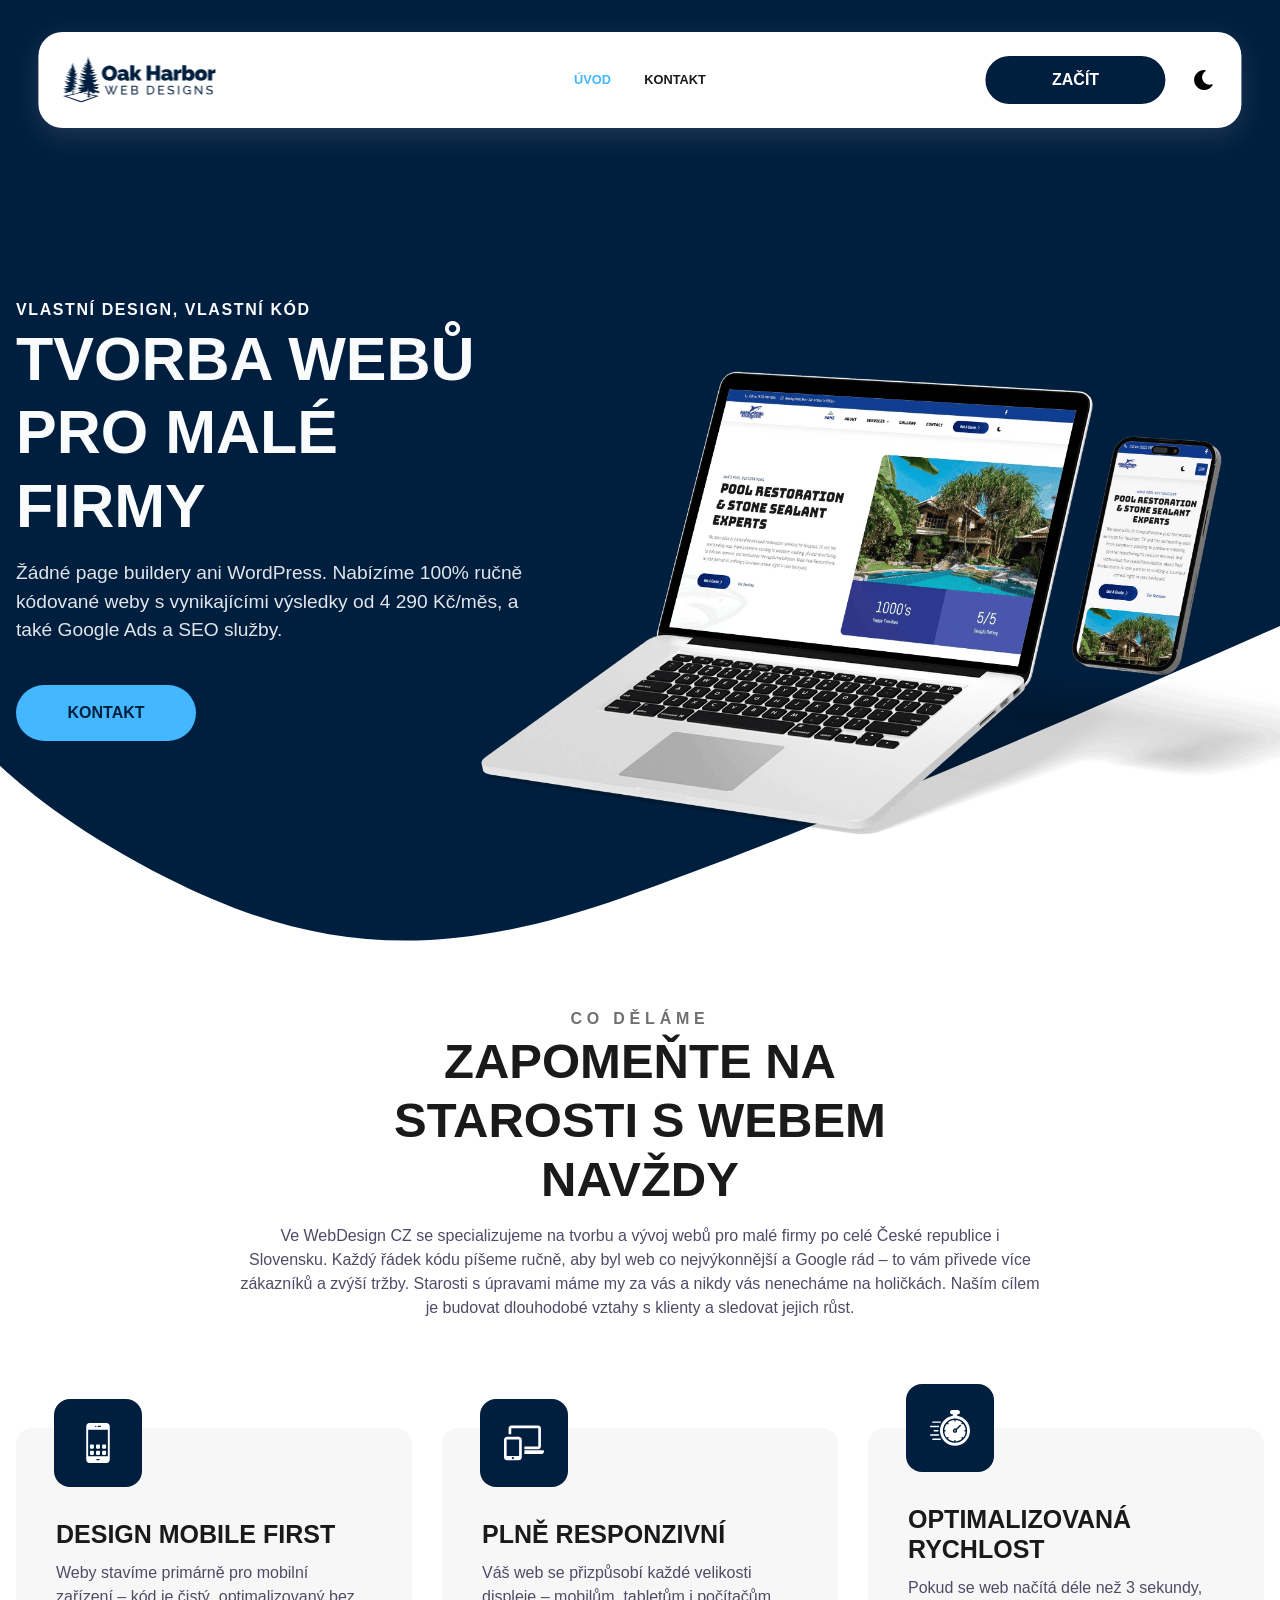
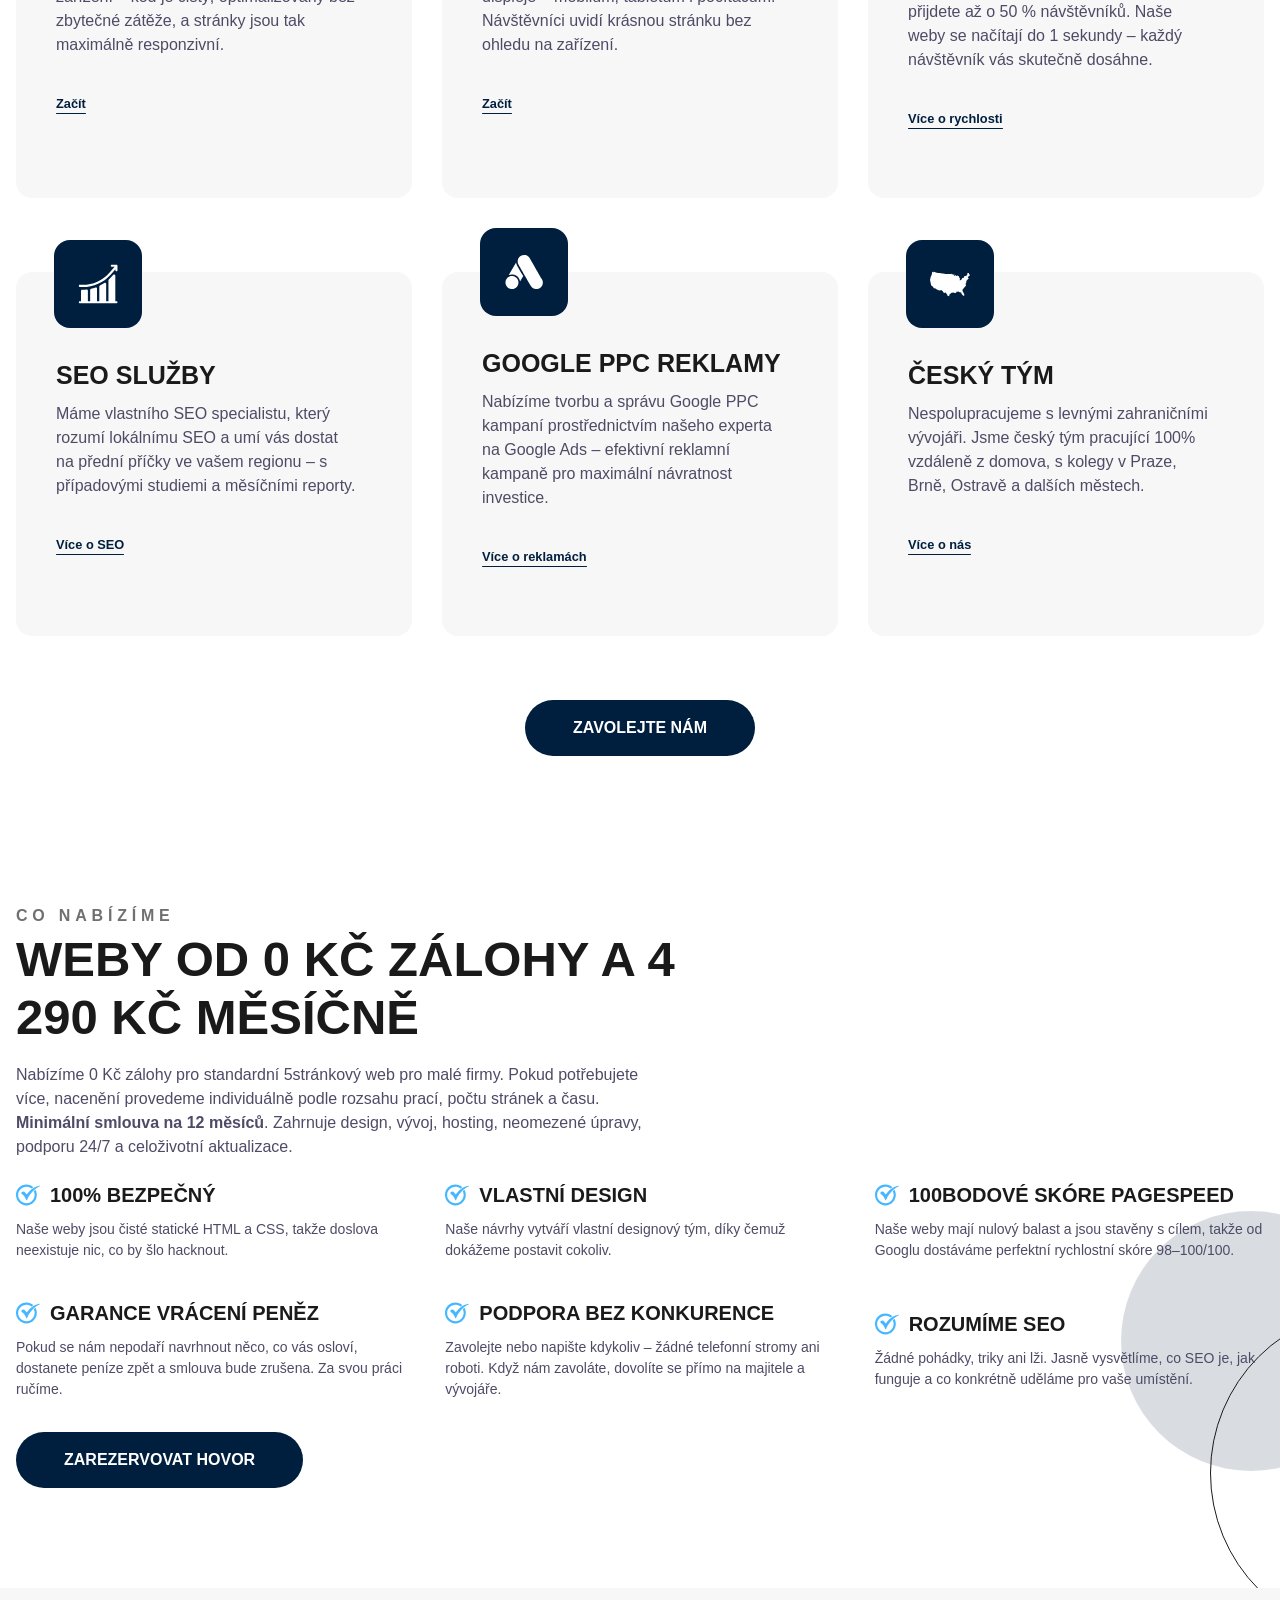
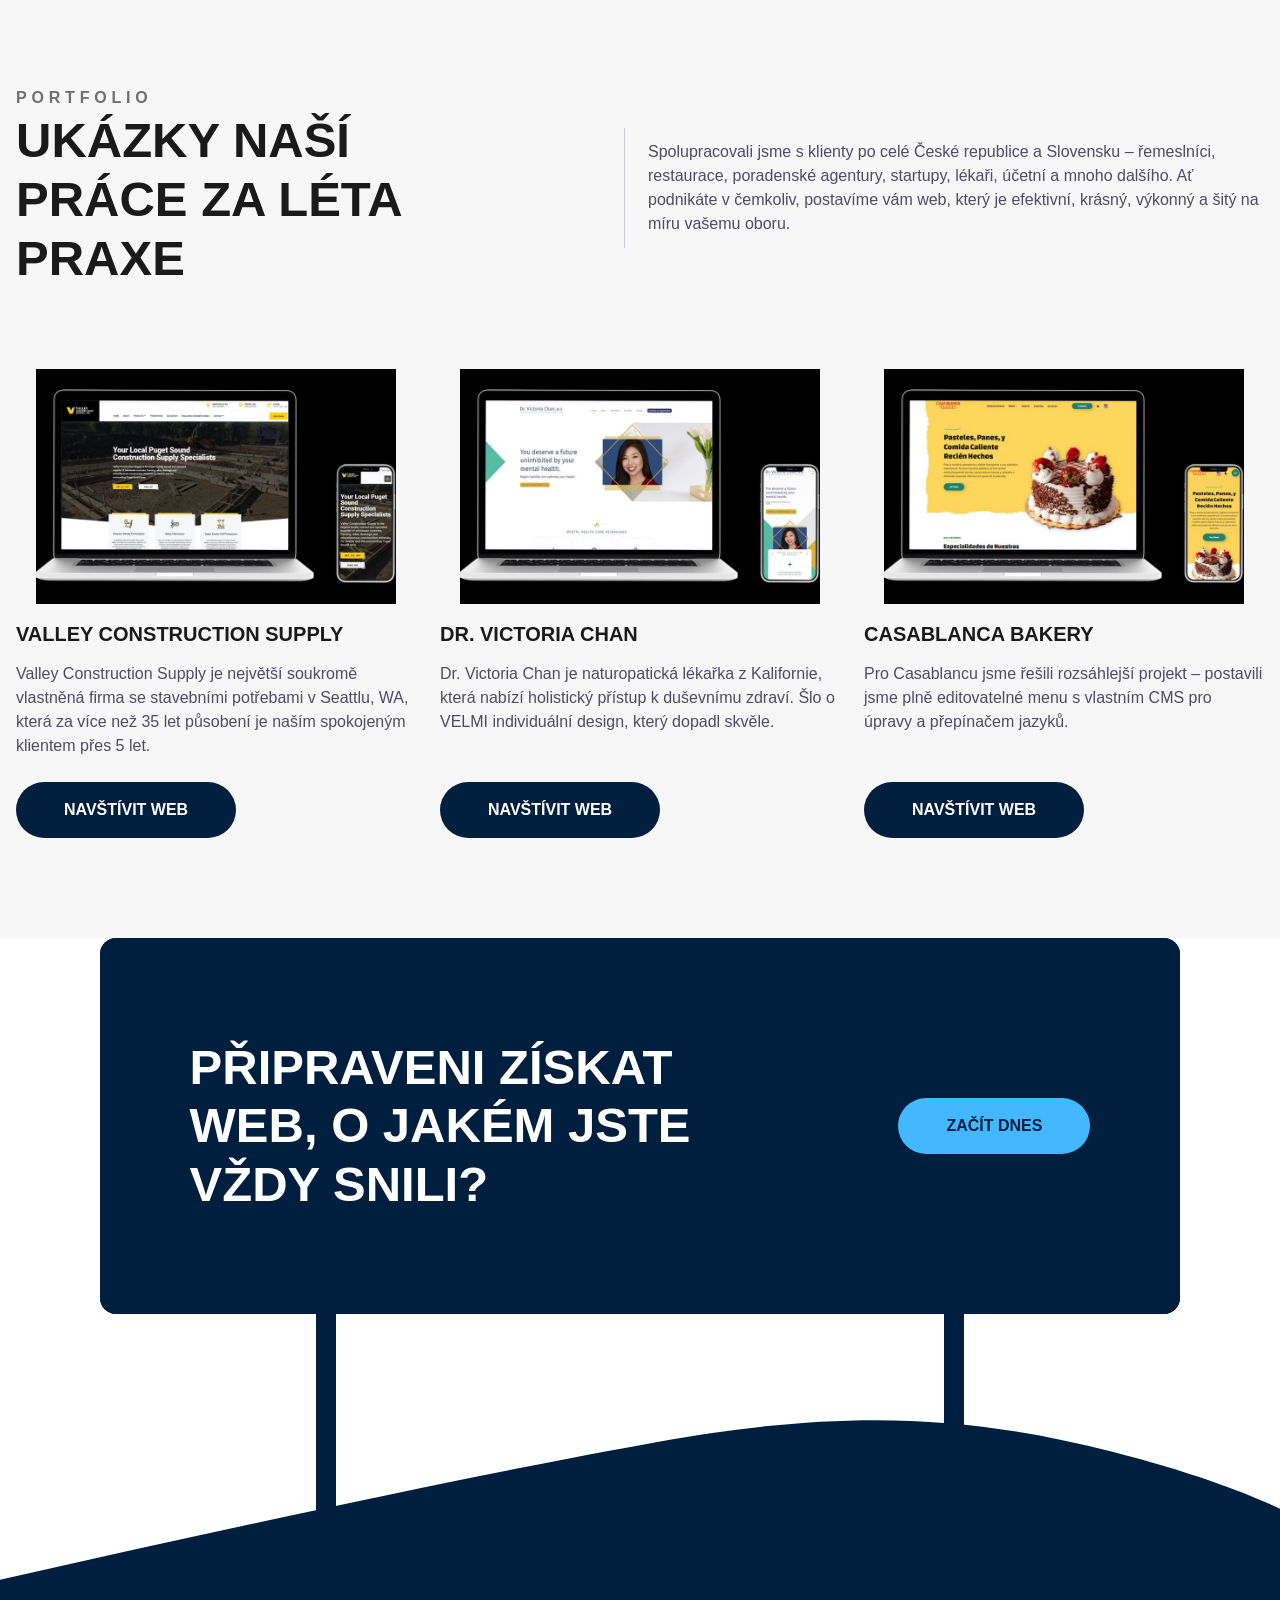
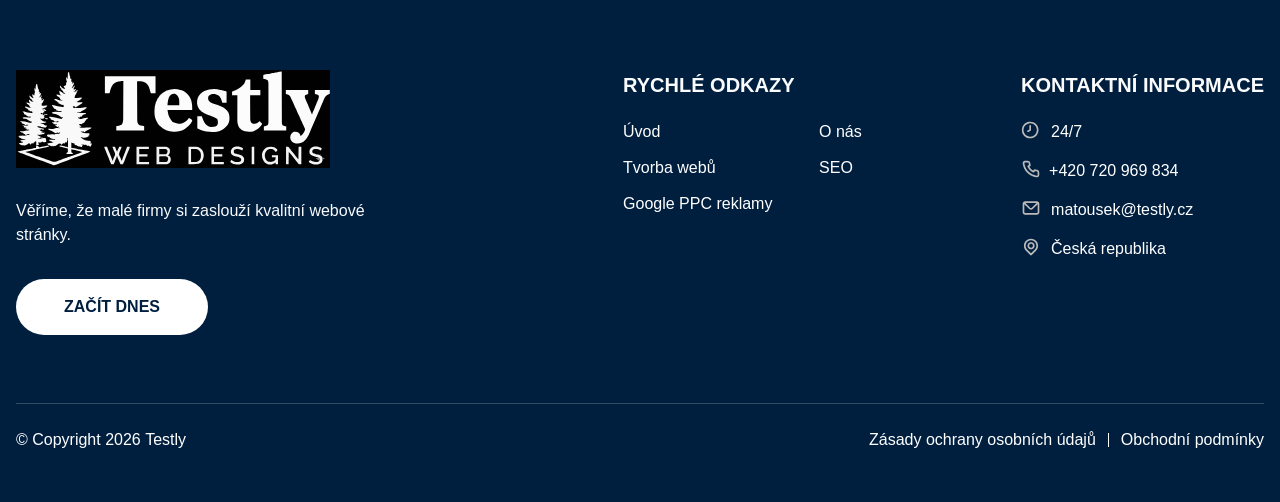
==== portfolio/index.html @ b595e2d2 "bruh" ====
<!DOCTYPE html>
<html lang="cs">
<head>
  <meta charset="UTF-8">
  <meta content="IE=edge" http-equiv="X-UA-Compatible">
  <meta content="width=device-width,initial-scale=1" name="viewport">
  <meta content="Jsme jiná agentura pro tvorbu webů – každý web ručně kódujeme, bez použití page builderů. S našimi výkonnými weby, SEO a Google Ads týmem vám pomůžeme rozrůst vaše podnikání a získat více online zákazníků." name="description">
  <meta content="telephone=no" name="format-detection">
  <meta content="Tvorba webů pro malé firmy | WebDesign CZ | 0 Kč záloha, od 4 290 Kč/měs" property="og:title">
  <meta content="Jsme jiná agentura pro tvorbu webů – každý web ručně kódujeme, bez použití page builderů." property="og:description">
  <meta content="website" property="og:type">
  <link href="./Small Business Web Designer _ Oak Harbor Web Designs _ $0 Down $175 Per Month_files/logo-white.svg" rel="preload" as="image">
  <link href="./Small Business Web Designer _ Oak Harbor Web Designs _ $0 Down $175 Per Month_files/satellite.svg" rel="preload" as="image">
  <link href="./Small Business Web Designer _ Oak Harbor Web Designs _ $0 Down $175 Per Month_files/root.css" rel="stylesheet">
  <link href="./Small Business Web Designer _ Oak Harbor Web Designs _ $0 Down $175 Per Month_files/dark.css" rel="stylesheet">
  <script defer src="./Small Business Web Designer _ Oak Harbor Web Designs _ $0 Down $175 Per Month_files/dark.js"></script>
  <script defer src="./Small Business Web Designer _ Oak Harbor Web Designs _ $0 Down $175 Per Month_files/nav.js"></script>
  <link href="./Small Business Web Designer _ Oak Harbor Web Designs _ $0 Down $175 Per Month_files/critical.css" rel="stylesheet">
  <link href="./Small Business Web Designer _ Oak Harbor Web Designs _ $0 Down $175 Per Month_files/local.css" rel="stylesheet" media="all">
  <style>
    /* After Dark neon text — smaller, pushed below logo */
    #cs-navigation .neon,
    #cs-footer-840 .neon {
      bottom: -1.6rem;
    }
    #cs-navigation .neon span,
    #cs-footer-840 .neon span {
      font-size: clamp(0.6rem, 0.9vw, 0.85rem) !important;
    }

    /* Remove photo — stretch content full width */
    #sbs-1362 .cs-container {
      max-width: 80rem !important;
    }
    #sbs-1362 .cs-content {
      max-width: 100% !important;
      width: 100% !important;
    }
    #sbs-1362 #list-1597 {
      max-width: 100% !important;
    }
    @media only screen and (min-width: 48rem) {
      #sbs-1362 #list-1597 {
        grid-template-columns: repeat(3, 1fr) !important;
      }
      #sbs-1362 #list-1597 .cs-item {
        grid-column: span 1 !important;
      }
    }
  </style>
  <script type="application/ld+json">{
    "@context": "http://schema.org",
    "@type": "LocalBusiness",
    "name": "WebDesign CZ",
    "telephone": "+420 123 456 789",
    "email": "info@webdesigncz.cz",
    "url": "https://webdesigncz.cz/"
  }</script>
  <title>Tvorba webů pro malé firmy | WebDesign CZ | 0 Kč záloha, od 4 290 Kč/měs</title>
</head>
<body class="dark-mode" br-mode="off">

<a class="skip" href="#main" aria-label="Přejít na hlavní obsah">Přejít na hlavní obsah</a>

<!-- NAVIGATION -->
<header id="cs-navigation">
  <div class="cs-container">
    <a class="cs-logo" href="index.html" aria-label="zpět na úvod">
      <img alt="logo" decoding="async" height="43" src="./Small Business Web Designer _ Oak Harbor Web Designs _ $0 Down $175 Per Month_files/logo.svg" width="197" aria-hidden="true" class="cs-default">
      <img alt="logo" decoding="async" height="43" src="./Small Business Web Designer _ Oak Harbor Web Designs _ $0 Down $175 Per Month_files/logo-white.svg" width="197" aria-hidden="true" class="cs-onscroll" loading="lazy">
      <div class="neon" aria-hidden="true" aria-label="after dark"><span>A</span> <span>f</span> <span>t</span> <span>e</span> <span>r</span> <span>D</span> <span>a</span> <span>r</span> <span>k</span></div>
    </a>
    <nav class="cs-nav" role="navigation">
      <button aria-label="přepnout mobilní menu" class="cs-toggle">
        <div class="cs-box" aria-hidden="true">
          <span class="cs-line cs-line1" aria-hidden="true"></span>
          <span class="cs-line cs-line2" aria-hidden="true"></span>
          <span class="cs-line cs-line3" aria-hidden="true"></span>
        </div>
      </button>
      <div class="cs-ul-wrapper">
        <ul class="cs-ul" id="cs-expanded" aria-expanded="false">
          <li class="cs-li"><a class="cs-li-link cs-active" href="index.html">Úvod</a></li>

          <li class="cs-li"><a class="cs-li-link" href="kontakt.html">Kontakt</a></li>
        </ul>
      </div>
    </nav>
    <a class="cs-button-solid" href="#">Začít</a>
    <button aria-label="přepnout tmavý režim" id="dark-mode-toggle">
      <img alt="měsíc" decoding="async" height="15" src="./Small Business Web Designer _ Oak Harbor Web Designs _ $0 Down $175 Per Month_files/moon.svg" width="15" aria-hidden="true" class="cs-moon">
      <img alt="slunce" decoding="async" height="15" src="./Small Business Web Designer _ Oak Harbor Web Designs _ $0 Down $175 Per Month_files/sun.svg" width="15" aria-hidden="true" class="cs-sun">
    </button>
  </div>
</header>

<!-- MAIN CONTENT -->
<main id="main">

  <!-- HERO SECTION -->
  <section id="hero-855">
    <div class="cs-container">
      <div class="cs-content">
        <span class="cs-topper">Vlastní design, vlastní kód</span>
        <h1 class="cs-title">Tvorba webů pro malé firmy</h1>
        <p class="cs-text">Žádné page buildery ani WordPress. Nabízíme 100% ručně kódované weby s vynikajícími výsledky od 4 290 Kč/měs, a také Google Ads a SEO služby.</p>
        <div class="cs-button-box">
          <a class="cs-button-solid cs-secondary" href="kontakt.html">Kontakt</a>
        </div>
      </div>
      <picture class="cs-picture">
        <source media="(max-width: 600px)" srcset="./Small Business Web Designer _ Oak Harbor Web Designs _ $0 Down $175 Per Month_files/laptop.png">
        <source media="(min-width: 601px)" srcset="./Small Business Web Designer _ Oak Harbor Web Designs _ $0 Down $175 Per Month_files/laptop.png">
        <img alt="laptop zobrazující ukázkový web" decoding="async" height="493" src="./Small Business Web Designer _ Oak Harbor Web Designs _ $0 Down $175 Per Month_files/laptop.png" width="936" loading="eager">
      </picture>
    </div>
    <svg class="cs-wave desktop" fill="none" preserveAspectRatio="none" viewBox="0 0 1920 500" xmlns="http://www.w3.org/2000/svg">
      <path d="M251.463 378.438C126.937 315.555 47.343 253.833 0 209.721V501h1920V0c-356.51 157.88-717.07 312.544-986.268 407.584-269.195 95.039-457.636 84.299-682.269-29.146Z" fill="#fff"></path>
    </svg>
    <svg class="cs-wave mobile" fill="none" preserveAspectRatio="none" viewBox="0 0 1920 760" xmlns="http://www.w3.org/2000/svg" height="990" width="1920">
      <g clip-path="url(#a)"><path d="M251.463 378.438C126.937 315.555 47.343 253.833 0 209.721V501h1920V0c-356.51 157.88-717.07 312.544-986.268 407.584-269.195 95.039-457.636 84.299-682.269-29.146Z" fill="#fff"></path></g>
      <path d="M0 498h1920v492H0z" fill="#fff"></path>
      <defs><clipPath id="a"><path d="M0 0h1920v501H0z" fill="#fff"></path></clipPath></defs>
    </svg>
    <img alt="ufo" decoding="async" height="15" src="./Small Business Web Designer _ Oak Harbor Web Designs _ $0 Down $175 Per Month_files/hero-dark.svg" width="15" aria-hidden="true" class="cs-wave cs-dark desktop" loading="lazy">
    <img alt="ufo" decoding="async" height="15" src="./Small Business Web Designer _ Oak Harbor Web Designs _ $0 Down $175 Per Month_files/mobile-trees.svg" width="15" aria-hidden="true" class="cs-wave cs-dark mobile" loading="lazy">
    <div class="universe universe1">
      <span class="shooting-star"></span>
      <span class="shooting-star shooting-star2"></span>
      <img alt="ikona" decoding="async" height="20" src="./Small Business Web Designer _ Oak Harbor Web Designs _ $0 Down $175 Per Month_files/satellite.svg" width="20" aria-hidden="true" class="satellite" loading="lazy">
      <span class="star star1"></span><span class="star star2"></span><span class="star star3"></span><span class="star star4"></span><span class="star star5"></span><span class="star star6"></span><span class="star star7"></span><span class="star star8"></span><span class="star star9"></span><span class="star star10"></span><span class="star star11"></span><span class="star star12"></span><span class="star star13"></span>
    </div>
    <div class="universe universe2">
      <img alt="ikona" decoding="async" height="20" src="./Small Business Web Designer _ Oak Harbor Web Designs _ $0 Down $175 Per Month_files/satellite.svg" width="20" aria-hidden="true" class="satellite" loading="lazy">
      <span class="star star1"></span><span class="star star2"></span><span class="star star3"></span><span class="star star4"></span><span class="star star5"></span><span class="star star6"></span><span class="star star7"></span><span class="star star8"></span><span class="star star9"></span><span class="star star10"></span><span class="star star11"></span><span class="star star12"></span><span class="star star13"></span>
    </div>
    <div class="universe universe3">
      <img alt="ikona" decoding="async" height="20" src="./Small Business Web Designer _ Oak Harbor Web Designs _ $0 Down $175 Per Month_files/satellite.svg" width="20" aria-hidden="true" class="satellite" loading="lazy">
      <span class="star star1"></span><span class="star star2"></span><span class="star star3"></span><span class="star star4"></span><span class="star star5"></span><span class="star star6"></span><span class="star star7"></span><span class="star star8"></span><span class="star star9"></span><span class="star star10"></span><span class="star star11"></span><span class="star star12"></span><span class="star star13"></span>
    </div>
    <div class="cs-ufo-wrapper">
      <div class="cs-ufo">
        <img alt="ufo" decoding="async" height="15" src="./Small Business Web Designer _ Oak Harbor Web Designs _ $0 Down $175 Per Month_files/ufo.svg" width="15" aria-hidden="true" class="cs-alien" loading="lazy">
        <img alt="ufo" decoding="async" height="15" src="./Small Business Web Designer _ Oak Harbor Web Designs _ $0 Down $175 Per Month_files/tractor-beam.svg" width="15" aria-hidden="true" class="cs-beam" loading="lazy">
      </div>
    </div>
  </section>

  <!-- SERVICES SECTION -->
  <section id="services-966">
    <div class="cs-container">
      <div class="cs-content">
        <span class="cs-topper">Co děláme</span>
        <h2 class="cs-title">Zapomeňte na starosti s webem navždy</h2>
        <p class="cs-text">Ve WebDesign CZ se specializujeme na tvorbu a vývoj webů pro malé firmy po celé České republice i Slovensku. Každý řádek kódu píšeme ručně, aby byl web co nejvýkonnější a Google rád – to vám přivede více zákazníků a zvýší tržby. Starosti s úpravami máme my za vás a nikdy vás nenecháme na holičkách. Naším cílem je budovat dlouhodobé vztahy s klienty a sledovat jejich růst.</p>
      </div>
      <ul class="cs-card-group">
        <li class="cs-item">
          <a class="cs-link" href="#">
            <picture class="cs-icon-wrapper">
              <img alt="ikona" decoding="async" height="40" src="./Small Business Web Designer _ Oak Harbor Web Designs _ $0 Down $175 Per Month_files/i1.svg" width="40" class="cs-icon" loading="lazy">
            </picture>
            <h3 class="cs-h3">Design Mobile First</h3>
            <p class="cs-item-text">Weby stavíme primárně pro mobilní zařízení – kód je čistý, optimalizovaný bez zbytečné zátěže, a stránky jsou tak maximálně responzivní.</p>
            <span class="cs-fake-link">Začít</span>
            <div class="cs-background" aria-hidden="true">
              <div class="universe universe1">
                <span class="shooting-star"></span>
                <span class="shooting-star shooting-star2"></span>
                <img alt="ikona" decoding="async" height="20" src="./Small Business Web Designer _ Oak Harbor Web Designs _ $0 Down $175 Per Month_files/satellite.svg" width="20" aria-hidden="true" class="satellite" loading="lazy">
                <span class="star star1"></span><span class="star star2"></span><span class="star star3"></span><span class="star star4"></span><span class="star star5"></span><span class="star star6"></span><span class="star star7"></span><span class="star star8"></span><span class="star star9"></span><span class="star star10"></span><span class="star star11"></span><span class="star star12"></span><span class="star star13"></span>
              </div>
              <img alt="grafika stromů" decoding="async" height="1200" src="./Small Business Web Designer _ Oak Harbor Web Designs _ $0 Down $175 Per Month_files/trees-m.webp" width="1920" aria-hidden="true" class="cs-graphic" loading="lazy">
            </div>
          </a>
        </li>
        <li class="cs-item">
          <a class="cs-link" href="#">
            <picture class="cs-icon-wrapper">
              <img alt="ikona" decoding="async" height="40" src="./Small Business Web Designer _ Oak Harbor Web Designs _ $0 Down $175 Per Month_files/i2.svg" width="40" class="cs-icon" loading="lazy">
            </picture>
            <h3 class="cs-h3">Plně responzivní</h3>
            <p class="cs-item-text">Váš web se přizpůsobí každé velikosti displeje – mobilům, tabletům i počítačům. Návštěvníci uvidí krásnou stránku bez ohledu na zařízení.</p>
            <span class="cs-fake-link">Začít</span>
            <div class="cs-background" aria-hidden="true">
              <div class="universe universe1">
                <span class="shooting-star"></span>
                <span class="shooting-star shooting-star2"></span>
                <img alt="ikona" decoding="async" height="20" src="./Small Business Web Designer _ Oak Harbor Web Designs _ $0 Down $175 Per Month_files/satellite.svg" width="20" aria-hidden="true" class="satellite" loading="lazy">
                <span class="star star1"></span><span class="star star2"></span><span class="star star3"></span><span class="star star4"></span><span class="star star5"></span><span class="star star6"></span><span class="star star7"></span><span class="star star8"></span><span class="star star9"></span><span class="star star10"></span><span class="star star11"></span><span class="star star12"></span><span class="star star13"></span>
              </div>
              <img alt="grafika stromů" decoding="async" height="1200" src="./Small Business Web Designer _ Oak Harbor Web Designs _ $0 Down $175 Per Month_files/trees-m.webp" width="1920" aria-hidden="true" class="cs-graphic" loading="lazy">
            </div>
          </a>
        </li>
        <li class="cs-item">
          <a class="cs-link" href="#">
            <picture class="cs-icon-wrapper">
              <img alt="ikona" decoding="async" height="40" src="./Small Business Web Designer _ Oak Harbor Web Designs _ $0 Down $175 Per Month_files/i3.svg" width="40" class="cs-icon" loading="lazy">
            </picture>
            <h3 class="cs-h3">Optimalizovaná rychlost</h3>
            <p class="cs-item-text">Pokud se web načítá déle než 3 sekundy, přijdete až o 50 % návštěvníků. Naše weby se načítají do 1 sekundy – každý návštěvník vás skutečně dosáhne.</p>
            <span class="cs-fake-link">Více o rychlosti</span>
            <div class="cs-background" aria-hidden="true">
              <div class="universe universe1">
                <span class="shooting-star"></span>
                <span class="shooting-star shooting-star2"></span>
                <img alt="ikona" decoding="async" height="20" src="./Small Business Web Designer _ Oak Harbor Web Designs _ $0 Down $175 Per Month_files/satellite.svg" width="20" aria-hidden="true" class="satellite" loading="lazy">
                <span class="star star1"></span><span class="star star2"></span><span class="star star3"></span><span class="star star4"></span><span class="star star5"></span><span class="star star6"></span><span class="star star7"></span><span class="star star8"></span><span class="star star9"></span><span class="star star10"></span><span class="star star11"></span><span class="star star12"></span><span class="star star13"></span>
              </div>
              <img alt="grafika stromů" decoding="async" height="1200" src="./Small Business Web Designer _ Oak Harbor Web Designs _ $0 Down $175 Per Month_files/trees-m.webp" width="1920" aria-hidden="true" class="cs-graphic" loading="lazy">
            </div>
          </a>
        </li>
        <li class="cs-item">
          <a class="cs-link" href="#">
            <picture class="cs-icon-wrapper">
              <img alt="ikona" decoding="async" height="40" src="./Small Business Web Designer _ Oak Harbor Web Designs _ $0 Down $175 Per Month_files/i4.svg" width="40" class="cs-icon" loading="lazy">
            </picture>
            <h3 class="cs-h3">SEO služby</h3>
            <p class="cs-item-text">Máme vlastního SEO specialistu, který rozumí lokálnímu SEO a umí vás dostat na přední příčky ve vašem regionu – s případovými studiemi a měsíčními reporty.</p>
            <span class="cs-fake-link">Více o SEO</span>
            <div class="cs-background" aria-hidden="true">
              <div class="universe universe1">
                <span class="shooting-star"></span>
                <span class="shooting-star shooting-star2"></span>
                <img alt="ikona" decoding="async" height="20" src="./Small Business Web Designer _ Oak Harbor Web Designs _ $0 Down $175 Per Month_files/satellite.svg" width="20" aria-hidden="true" class="satellite" loading="lazy">
                <span class="star star1"></span><span class="star star2"></span><span class="star star3"></span><span class="star star4"></span><span class="star star5"></span><span class="star star6"></span><span class="star star7"></span><span class="star star8"></span><span class="star star9"></span><span class="star star10"></span><span class="star star11"></span><span class="star star12"></span><span class="star star13"></span>
              </div>
              <img alt="grafika stromů" decoding="async" height="1200" src="./Small Business Web Designer _ Oak Harbor Web Designs _ $0 Down $175 Per Month_files/trees-m.webp" width="1920" aria-hidden="true" class="cs-graphic" loading="lazy">
            </div>
          </a>
        </li>
        <li class="cs-item">
          <a class="cs-link" href="https://ads.google.com/intl/cs_cz/start/overview-ha/?subid=cz-cs-ha-aw-bk-c-bau!o3~CjwKCAjwspPOBhB9EiwATFbi5O9p_pi_tSjLSWrz1aA0Buwq6qA2xYbIZ4iX1MxZfJCILfYXDT4BzhoCUCwQAvD_BwE~147425892701~kwd-17760923~20305114751~663525535393&utm_source=aw&utm_medium=ha&utm_campaign=cz-cs-ha-aw-bk-c-bau!o3~CjwKCAjwspPOBhB9EiwATFbi5O9p_pi_tSjLSWrz1aA0Buwq6qA2xYbIZ4iX1MxZfJCILfYXDT4BzhoCUCwQAvD_BwE~147425892701~kwd-17760923~20305114751~663525535393&gclsrc=aw.ds&gad_source=1&gad_campaignid=20305114751&gclid=CjwKCAjwspPOBhB9EiwATFbi5O9p_pi_tSjLSWrz1aA0Buwq6qA2xYbIZ4iX1MxZfJCILfYXDT4BzhoCUCwQAvD_BwE" target="_blank">
            <picture class="cs-icon-wrapper">
              <img alt="ikona" decoding="async" height="40" src="./Small Business Web Designer _ Oak Harbor Web Designs _ $0 Down $175 Per Month_files/i5.svg" width="40" class="cs-icon" loading="lazy">
            </picture>
            <h3 class="cs-h3">Google PPC reklamy</h3>
            <p class="cs-item-text">Nabízíme tvorbu a správu Google PPC kampaní prostřednictvím našeho experta na Google Ads – efektivní reklamní kampaně pro maximální návratnost investice.</p>
            <span class="cs-fake-link">Více o reklamách</span>
            <div class="cs-background" aria-hidden="true">
              <div class="universe universe1">
                <span class="shooting-star"></span>
                <span class="shooting-star shooting-star2"></span>
                <img alt="ikona" decoding="async" height="20" src="./Small Business Web Designer _ Oak Harbor Web Designs _ $0 Down $175 Per Month_files/satellite.svg" width="20" aria-hidden="true" class="satellite" loading="lazy">
                <span class="star star1"></span><span class="star star2"></span><span class="star star3"></span><span class="star star4"></span><span class="star star5"></span><span class="star star6"></span><span class="star star7"></span><span class="star star8"></span><span class="star star9"></span><span class="star star10"></span><span class="star star11"></span><span class="star star12"></span><span class="star star13"></span>
              </div>
              <img alt="grafika stromů" decoding="async" height="1200" src="./Small Business Web Designer _ Oak Harbor Web Designs _ $0 Down $175 Per Month_files/trees-m.webp" width="1920" aria-hidden="true" class="cs-graphic" loading="lazy">
            </div>
          </a>
        </li>
        <li class="cs-item">
          <a class="cs-link" href="#">
            <picture class="cs-icon-wrapper">
              <img alt="ikona" decoding="async" height="40" src="./Small Business Web Designer _ Oak Harbor Web Designs _ $0 Down $175 Per Month_files/i6.svg" width="40" class="cs-icon" loading="lazy">
            </picture>
            <h3 class="cs-h3">Český tým</h3>
            <p class="cs-item-text">Nespolupracujeme s levnými zahraničními vývojáři. Jsme český tým pracující 100% vzdáleně z domova, s kolegy v Praze, Brně, Ostravě a dalších městech.</p>
            <span class="cs-fake-link">Více o nás</span>
            <div class="cs-background" aria-hidden="true">
              <div class="universe universe1">
                <span class="shooting-star"></span>
                <span class="shooting-star shooting-star2"></span>
                <img alt="ikona" decoding="async" height="20" src="./Small Business Web Designer _ Oak Harbor Web Designs _ $0 Down $175 Per Month_files/satellite.svg" width="20" aria-hidden="true" class="satellite" loading="lazy">
                <span class="star star1"></span><span class="star star2"></span><span class="star star3"></span><span class="star star4"></span><span class="star star5"></span><span class="star star6"></span><span class="star star7"></span><span class="star star8"></span><span class="star star9"></span><span class="star star10"></span><span class="star star11"></span><span class="star star12"></span><span class="star star13"></span>
              </div>
              <img alt="grafika stromů" decoding="async" height="1200" src="./Small Business Web Designer _ Oak Harbor Web Designs _ $0 Down $175 Per Month_files/trees-m.webp" width="1920" aria-hidden="true" class="cs-graphic" loading="lazy">
            </div>
          </a>
        </li>
      </ul>
      <a class="cs-button-solid" href="#">Zavolejte nám</a>
    </div>
  </section>

  <!-- SIDE BY SIDE - ABOUT SECTION -->
  <section id="sbs-1362">
    <div class="cs-container">
      <div class="cs-content">
        <span class="cs-topper">Co nabízíme</span>
        <h2 class="cs-title">Weby od 0 Kč zálohy a 4 290 Kč měsíčně</h2>
        <p class="cs-text">Nabízíme 0 Kč zálohy pro standardní 5stránkový web pro malé firmy. Pokud potřebujete více, nacenění provedeme individuálně podle rozsahu prací, počtu stránek a času. <b>Minimální smlouva na 12 měsíců</b>. Zahrnuje design, vývoj, hosting, neomezené úpravy, podporu 24/7 a celoživotní aktualizace.</p>
        <ul class="cs-card-group" id="list-1597">
          <li class="cs-item">
            <div class="wrapper">
              <img alt="zaškrtnutí" decoding="async" height="24" src="./Small Business Web Designer _ Oak Harbor Web Designs _ $0 Down $175 Per Month_files/check-blue.svg" width="24" aria-hidden="true" class="cs-check" loading="lazy">
              <h3 class="cs-h3">100% bezpečný</h3>
            </div>
            <p class="cs-item-text">Naše weby jsou čisté statické HTML a CSS, takže doslova neexistuje nic, co by šlo hacknout.</p>
          </li>
          <li class="cs-item">
            <div class="wrapper">
              <img alt="zaškrtnutí" decoding="async" height="24" src="./Small Business Web Designer _ Oak Harbor Web Designs _ $0 Down $175 Per Month_files/check-blue.svg" width="24" aria-hidden="true" class="cs-check" loading="lazy">
              <h3 class="cs-h3">Vlastní design</h3>
            </div>
            <p class="cs-item-text">Naše návrhy vytváří vlastní designový tým, díky čemuž dokážeme postavit cokoliv.</p>
          </li>
          <li class="cs-item">
            <div class="wrapper">
              <img alt="zaškrtnutí" decoding="async" height="24" src="./Small Business Web Designer _ Oak Harbor Web Designs _ $0 Down $175 Per Month_files/check-blue.svg" width="24" aria-hidden="true" class="cs-check" loading="lazy">
              <h3 class="cs-h3">100bodové skóre PageSpeed</h3>
            </div>
            <p class="cs-item-text">Naše weby mají nulový balast a jsou stavěny s cílem, takže od Googlu dostáváme perfektní rychlostní skóre 98–100/100.</p>
          </li>
          <li class="cs-item">
            <div class="wrapper">
              <img alt="zaškrtnutí" decoding="async" height="24" src="./Small Business Web Designer _ Oak Harbor Web Designs _ $0 Down $175 Per Month_files/check-blue.svg" width="24" aria-hidden="true" class="cs-check" loading="lazy">
              <h3 class="cs-h3">Garance vrácení peněz</h3>
            </div>
            <p class="cs-item-text">Pokud se nám nepodaří navrhnout něco, co vás osloví, dostanete peníze zpět a smlouva bude zrušena. Za svou práci ručíme.</p>
          </li>
          <li class="cs-item">
            <div class="wrapper">
              <img alt="zaškrtnutí" decoding="async" height="24" src="./Small Business Web Designer _ Oak Harbor Web Designs _ $0 Down $175 Per Month_files/check-blue.svg" width="24" aria-hidden="true" class="cs-check" loading="lazy">
              <h3 class="cs-h3">Podpora bez konkurence</h3>
            </div>
            <p class="cs-item-text">Zavolejte nebo napište kdykoliv – žádné telefonní stromy ani roboti. Když nám zavoláte, dovolíte se přímo na majitele a vývojáře.</p>
          </li>
          <li class="cs-item">
            <div class="wrapper">
              <img alt="zaškrtnutí" decoding="async" height="24" src="./Small Business Web Designer _ Oak Harbor Web Designs _ $0 Down $175 Per Month_files/check-blue.svg" width="24" aria-hidden="true" class="cs-check" loading="lazy">
              <h3 class="cs-h3">Rozumíme SEO</h3>
            </div>
            <p class="cs-item-text">Žádné pohádky, triky ani lži. Jasně vysvětlíme, co SEO je, jak funguje a co konkrétně uděláme pro vaše umístění.</p>
          </li>
        </ul>
        <a class="cs-button-solid" href="/home/domino/money/portfolio/kontakt.html">Zarezervovat hovor</a>
      </div>
    </div>
    <div class="cs-bubbles" aria-hidden="true"></div>
  </section>

  <!-- PORTFOLIO SECTION -->
  <section id="portfolio">
    <div class="cs-container">
      <div class="cs-content">
        <div class="cs-flex">
          <span class="cs-topper">Portfolio</span>
          <h2 class="cs-title">Ukázky naší práce za léta praxe</h2>
        </div>
        <p class="cs-text">Spolupracovali jsme s klienty po celé České republice a Slovensku – řemeslníci, restaurace, poradenské agentury, startupy, lékaři, účetní a mnoho dalšího. Ať podnikáte v čemkoliv, postavíme vám web, který je efektivní, krásný, výkonný a šitý na míru vašemu oboru.</p>
      </div>
      <ul class="cs-card-group">
        <li class="cs-item">
          <a class="cs-link" href="/home/domino/money/funeral/car/index-cs.html" target="_blank">
            <picture class="cs-picture">
              <img alt="náhled webu na obrazovce počítače" decoding="async" height="270" src="./Small Business Web Designer _ Oak Harbor Web Designs _ $0 Down $175 Per Month_files/port1-be3f4cc7290de003f5eed93ea16c9364.jpeg" width="413" aria-hidden="true" loading="lazy">
            </picture>
            <h3 class="cs-h3">Valley Construction Supply</h3>
            <p class="cs-item-text">Valley Construction Supply je největší soukromě vlastněná firma se stavebními potřebami v Seattlu, WA, která za více než 35 let působení je naším spokojeným klientem přes 5 let.</p>
            <span class="cs-button-solid">Navštívit web</span>
          </a>
        </li>
        <li class="cs-item">
          <a class="cs-link" href="/home/domino/money/funeral/tulip/index-cs.html" target="_blank">
            <picture class="cs-picture">
              <img alt="náhled webu na obrazovce počítače" decoding="async" height="270" src="./Small Business Web Designer _ Oak Harbor Web Designs _ $0 Down $175 Per Month_files/port2-8a0e680787c6a40e5e281e27f2e8a8a7.jpeg" width="413" aria-hidden="true" loading="lazy">
            </picture>
            <h3 class="cs-h3">Dr. Victoria Chan</h3>
            <p class="cs-item-text">Dr. Victoria Chan je naturopatická lékařka z Kalifornie, která nabízí holistický přístup k duševnímu zdraví. Šlo o VELMI individuální design, který dopadl skvěle.</p>
            <span class="cs-button-solid">Navštívit web</span>
          </a>
        </li>
        <li class="cs-item">
          <a class="cs-link" href="/home/domino/money/funeral/minimalist/generated-page%20(1).html" target="_blank">
            <picture class="cs-picture">
              <img alt="náhled webu na obrazovce počítače" decoding="async" height="270" src="./Small Business Web Designer _ Oak Harbor Web Designs _ $0 Down $175 Per Month_files/port3-c19771ca73a0fc4dd8dd555de97a7541.jpeg" width="413" aria-hidden="true" loading="lazy">
            </picture>
            <h3 class="cs-h3">Casablanca Bakery</h3>
            <p class="cs-item-text">Pro Casablancu jsme řešili rozsáhlejší projekt – postavili jsme plně editovatelné menu s vlastním CMS pro úpravy a přepínačem jazyků.</p>
            <span class="cs-button-solid">Navštívit web</span>
          </a>
        </li>
      </ul>
    </div>
  </section>

  <!-- DEVELOPER POPUP -->
  <div id="popup-2064">
    <div class="cs-container">
      <button class="cs-close">
        <img alt="zavřít" decoding="async" height="16" src="./Small Business Web Designer _ Oak Harbor Web Designs _ $0 Down $175 Per Month_files/cookie-close.svg" width="16" loading="lazy">
      </button>
      <div class="cs-content">
        <div class="cs-flex">
          <h3 class="cs-h3">Jste vývojář?</h3>
          <p class="cs-text">Vytvořili jsme knihovnu HTML a CSS šablon speciálně pro vývojáře, která vám pomůže stavět weby rychleji.</p>
        </div>
        <a class="cs-button-solid cs-accept" href="https://codestitch.app/" target="_blank">Vyzkoušet zdarma</a>
      </div>
    </div>
  </div>
  <script>
    document.addEventListener("DOMContentLoaded", function () {
      const e = document.getElementById("popup-2064");
      var t = document.querySelector(".cs-close"),
        c = document.querySelector(".cs-accept");
      function o() {
        e.classList.remove("cs-show");
        localStorage.setItem("cookiesAccepted", "false");
        setTimeout(function () { e.style.display = "none"; }, 300);
      }
      if ("true" === localStorage.getItem("cookiesAccepted")) {
        e.style.display = "block";
        setTimeout(function () { e.classList.add("cs-show"); }, 5000);
      }
      t.addEventListener("click", o);
      c.addEventListener("click", o);
    });
  </script>

  <!-- CTA SECTION -->
  <section id="cta-1693">
    <div class="cs-wrapper">
      <div class="cs-container">
        <div class="cs-content">
          <h2 class="cs-title">Připraveni získat web, o jakém jste vždy snili?</h2>
          <a class="cs-button-solid cs-secondary" href="#">Začít dnes</a>
        </div>
      </div>
      <div class="cs-lights-wrapper" aria-hidden="true">
        <picture class="cs-lights">
          <source media="(max-width: 1023px)" srcset="./Small Business Web Designer _ Oak Harbor Web Designs _ $0 Down $175 Per Month_files/lights-m.svg">
          <source media="(min-width: 1024px)" srcset="./Small Business Web Designer _ Oak Harbor Web Designs _ $0 Down $175 Per Month_files/lights-m.svg">
          <img alt="grafika" decoding="async" height="132" src="./Small Business Web Designer _ Oak Harbor Web Designs _ $0 Down $175 Per Month_files/lights-m.svg" width="275" aria-hidden="true" loading="lazy">
        </picture>
        <div class="cs-flare light1"></div>
        <div class="cs-flare light2"></div>
        <div class="cs-flare light3"></div>
        <div class="cs-flare light4"></div>
        <div class="cs-flare light5"></div>
        <div class="cs-bulb cs-bulb1"></div>
        <div class="cs-bulb cs-bulb2"></div>
        <div class="cs-bulb cs-bulb3"></div>
        <div class="cs-bulb cs-bulb4"></div>
        <div class="cs-bulb cs-bulb5"></div>
      </div>
    </div>
  </section>

</main>

<!-- FOOTER -->
<footer id="cs-footer-840">
  <div class="cs-container">
    <div class="cs-logo-group">
      <a class="cs-logo" href="index.html" aria-label="zpět na úvod">
        <img alt="logo" decoding="async" height="32" src="./Small Business Web Designer _ Oak Harbor Web Designs _ $0 Down $175 Per Month_files/logo-white.svg" width="240" aria-hidden="true" class="cs-logo-img" loading="lazy">
        <div class="neon" aria-hidden="true" aria-label="after dark"><span>A</span> <span>f</span> <span>t</span> <span>e</span> <span>r</span> <span>D</span> <span>a</span> <span>r</span> <span>k</span></div>
      </a>
      <p class="cs-text">Věříme, že malé firmy si zaslouží kvalitní webové stránky.</p>
      <a class="cs-button-solid cs-white" href="#">Začít dnes</a>
    </div>
    <div class="cs-ul-wrapper">
      <span class="cs-header">Rychlé odkazy</span>
      <ul class="cs-ul cs-ul-1">
        <li class="cs-li"><a class="cs-link" href="#">Úvod</a></li>
        <li class="cs-li"><a class="cs-link" href="#">O nás</a></li>
        <li class="cs-li"><a class="cs-link" href="#">Tvorba webů</a></li>
        <li class="cs-li"><a class="cs-link" href="#">SEO</a></li>
        <li class="cs-li"><a class="cs-link" href="#">Google PPC reklamy</a></li>
      </ul>
    </div>
    <div class="cs-ul-wrapper">
      <span class="cs-header">Kontaktní informace</span>
      <ul class="cs-ul">
        <li class="cs-li">
          <span class="cs-link">
            <img alt="ikona hodin" decoding="async" height="20" src="./Small Business Web Designer _ Oak Harbor Web Designs _ $0 Down $175 Per Month_files/clock-grey.svg" width="20" aria-hidden="true" class="cs-icon" loading="lazy">
            24/7
          </span>
        </li>
        <li class="cs-li">
          <a class="cs-link" href="tel:+420123456789">
            <img alt="ikona telefonu" decoding="async" height="20" src="./Small Business Web Designer _ Oak Harbor Web Designs _ $0 Down $175 Per Month_files/phone-grey.svg" width="20" aria-hidden="true" class="cs-contact-icon" loading="lazy">
            +420 720 969 834
          </a>
        </li>
        <li class="cs-li">
          <a class="cs-link" href="mailto:info@webdesigncz.cz">
            <img alt="ikona e-mailu" decoding="async" height="20" src="./Small Business Web Designer _ Oak Harbor Web Designs _ $0 Down $175 Per Month_files/message-grey.svg" width="20" aria-hidden="true" class="cs-icon" loading="lazy">
            matousek@testly.cz
          </a>
        </li>
        <li class="cs-li">
          <span class="cs-link">
            <img alt="ikona špendlíku" decoding="async" height="20" src="./Small Business Web Designer _ Oak Harbor Web Designs _ $0 Down $175 Per Month_files/pin-grey.svg" width="20" aria-hidden="true" class="cs-icon" loading="lazy">
            Česká republika
          </span>
        </li>
      </ul>
    </div>
  </div>
  <div class="cs-bottom">
    <span class="cs-credit">© Copyright 2026 <span class="cs-credit-link">Testly</span></span>
    <div class="cs-bottom-links">
      <a class="cs-bottom-link" href="#">Zásady ochrany osobních údajů</a>
      <a class="cs-bottom-link" href="#">Obchodní podmínky</a>
    </div>
  </div>
  <svg class="cs-footer-swoosh" fill="none" preserveAspectRatio="none" viewBox="0 0 1920 254" xmlns="http://www.w3.org/2000/svg">
    <path d="M1668.54 58.137c124.52 31.881 204.12 63.173 251.46 85.537V-4H0v254C356.508 169.957 717.072 91.544 986.268 43.36 1255.46-4.822 1443.9.623 1668.54 58.138Z" fill="var(--footerSwish)"></path>
  </svg>
</footer>

<script defer>
  document.addEventListener("scroll", e => {
    100 <= document.documentElement.scrollTop
      ? document.querySelector("body").classList.add("scroll")
      : document.querySelector("body").classList.remove("scroll");
  });
</script>

</body>
</html>
---- portfolio/Small Business Web Designer _ Oak Harbor Web Designs _ $0 Down $175 Per Month_files/root.css ----
@media only screen and (min-width: 0rem) {:root {--primary: #001f3f;--primaryLight: #43b7ff;--secondary: #43b7ff;--secondaryLight: #001f3f;--headerColor: #1a1a1a;--bodyTextColor: #4e4b66;--bodyTextColorWhite: #fafbfc;--topperFontSize: clamp(0.8125rem, 1.6vw, 1rem);--headerFontSize: clamp(1.9375rem, 3.9vw, 3.0625rem);--bodyFontSize: 1rem;--sectionPadding: clamp(3.75rem, 7.82vw, 6.25rem) 1rem;--headerFont: "Oswald", Arial, sans-serif;--bodyFont: "Source Sans 3", Arial, sans-serif;--navNeon: "Yellowtail", "Adjusted Verdana Fallback", "Verdana", sans-serif;}.cs-topper {display: block;margin-bottom: 0.25rem;text-transform: uppercase;font-family: var(--headerFont);font-size: var(--topperFontSize);line-height: 1.2em;letter-spacing: 0.3em;font-weight: 700;color: #707070;text-align: inherit;}body.dark-mode .cs-topper {color: var(--secondary);}.cs-title {position: relative;margin: 0 0 1rem 0;max-width: 43.75rem;font-size: var(--headerFontSize);line-height: 1.2em;font-weight: 900;color: var(--headerColor);text-align: inherit;}.cs-text {margin: 0;max-width: 40.625rem;width: 100%;font-size: var(--bodyFontSize);line-height: 1.5em;color: var(--bodyTextColor);text-align: inherit;}.cs-button-solid {z-index: 1;position: relative;display: inline-block;border-radius: 3.75rem;margin: 0;background-color: var(--primary);min-width: 11.25rem;box-sizing: border-box;overflow: hidden;padding: 0 3rem;text-decoration: none;text-transform: uppercase;font-family: var(--headerFont);font-size: 1rem;line-height: clamp(2.875rem, 5.5vw, 3.5rem);font-weight: 700;color: #fff;transition: box-shadow 0.3s, color 0.3s, background-color 0.3s;text-align: center;white-space: nowrap;}.cs-button-solid:before {z-index: -1;position: absolute;top: 0;left: 0;content: "";opacity: 1;border-radius: 0.25rem;background: var(--secondary);height: 100%;width: 0%;transition: width 0.3s;}.cs-button-solid:hover {background-color: var(--secondary);color: var(--primary);}.cs-button-solid:hover:before {width: 100%;}.cs-button-solid.cs-secondary {background-color: var(--secondary);color: var(--primary);transition: color 0.3s, background-color 0.3s;}.cs-button-solid.cs-secondary:hover {background-color: #fff;}.cs-button-solid.cs-secondary:before {background-color: #fff;}.cs-button-solid.cs-white {background-color: #fff;color: var(--primary);transition: color 0.3s, background-color 0.3s;}.cs-button-solid.cs-white:hover {background-color: #fff;}.cs-button-solid.cs-white:before {background-color: #fff;}body.dark-mode .cs-button-solid:not(.cs-button-transparent) {background: linear-gradient(45deg, #cecece 0%, #ffffff 100%);color: var(--primary);transition: box-shadow 0.3s;box-shadow: rgba(67, 183, 255, 0.2) 0px 0px 24px, rgba(67, 183, 255, 0.2) 0px 0px 39px, rgba(67, 183, 255, 0.2) 0px 0px 60px;}body.dark-mode .cs-button-solid:not(.cs-button-transparent):before {opacity: 0;background-color: #fff;width: 100%;transition: opacity 0.4s;}body.dark-mode .cs-button-solid:not(.cs-button-transparent):hover {animation: none;box-shadow: rgba(67, 183, 255, 0.2) 0px 0px 24px, rgba(67, 183, 255, 0.2) 0px 0px 39px, rgba(67, 183, 255, 0.2) 0px 0px 54px, rgba(67, 183, 255, 0.2) 0px 0px 74px;}body.dark-mode .cs-button-solid:not(.cs-button-transparent):hover:before {opacity: 1;}@keyframes buttonGlow {0% {box-shadow: rgba(67, 183, 255, 0.2) 0px 0px 24px, rgba(67, 183, 255, 0.2) 0px 0px 39px, rgba(67, 183, 255, 0.2) 0px 0px 60px;}50% {box-shadow: rgba(67, 183, 255, 0.2) 0px 0px 24px, rgba(67, 183, 255, 0.2) 0px 0px 39px, rgba(67, 183, 255, 0.2) 0px 0px 54px, rgba(67, 183, 255, 0.2) 0px 0px 74px;}78% {box-shadow: rgba(67, 183, 255, 0.2) 0px 0px 24px, rgba(67, 183, 255, 0.2) 0px 0px 39px, rgba(67, 183, 255, 0.2) 0px 0px 54px, rgba(67, 183, 255, 0.2) 0px 0px 74px;}100% {box-shadow: rgba(67, 183, 255, 0.2) 0px 0px 24px, rgba(67, 183, 255, 0.2) 0px 0px 39px, rgba(67, 183, 255, 0.2) 0px 0px 60px;}}@keyframes ulGlow {0% {box-shadow: rgba(67, 183, 255, 0.2) 0px 0px 24px, inset rgba(67, 183, 255, 0.2) 0px 0px 69px, inset rgba(67, 183, 255, 0.2) 0px 0px 60px, rgba(67, 183, 255, 0.2) 0px 0px 74px;}50% {box-shadow: rgba(67, 183, 255, 0.2) 0px 0px 24px, inset rgba(67, 183, 255, 0.2) 0px 0px 39px, inset rgba(67, 183, 255, 0.2) 0px 0px 24px, rgba(67, 183, 255, 0.2) 0px 0px 74px;}51% {box-shadow: none;}52% {box-shadow: rgba(67, 183, 255, 0.2) 0px 0px 24px, inset rgba(67, 183, 255, 0.2) 0px 0px 69px, inset rgba(67, 183, 255, 0.2) 0px 0px 24px, rgba(67, 183, 255, 0.2) 0px 0px 74px;}53% {box-shadow: none;}64% {box-shadow: rgba(67, 183, 255, 0.2) 0px 0px 24px, inset rgba(67, 183, 255, 0.2) 0px 0px 69px, inset rgba(67, 183, 255, 0.2) 0px 0px 24px, rgba(67, 183, 255, 0.2) 0px 0px 74px;}78% {box-shadow: rgba(67, 183, 255, 0.2) 0px 0px 14px, inset rgba(67, 183, 255, 0.2) 0px 0px 49px, inset rgba(67, 183, 255, 0.2) 0px 0px 14px, rgba(67, 183, 255, 0.2) 0px 0px 54px;}92% {box-shaodw: none;}93% {box-shadow: rgba(67, 183, 255, 0.2) 0px 0px 14px, inset rgba(67, 183, 255, 0.2) 0px 0px 49px, inset rgba(67, 183, 255, 0.2) 0px 0px 14px, rgba(67, 183, 255, 0.2) 0px 0px 54px;}94% {box-shaodw: none;}95% {box-shadow: rgba(67, 183, 255, 0.2) 0px 0px 14px, inset rgba(67, 183, 255, 0.2) 0px 0px 49px, inset rgba(67, 183, 255, 0.2) 0px 0px 24px, rgba(67, 183, 255, 0.2) 0px 0px 54px;}100% {box-shadow: rgba(67, 183, 255, 0.2) 0px 0px 24px, inset rgba(67, 183, 255, 0.2) 0px 0px 69px, inset rgba(67, 183, 255, 0.2) 0px 0px 60px, rgba(67, 183, 255, 0.2) 0px 0px 74px;}}.cs-button-transparent {background-color: transparent;min-width: 0;padding: 0 1.5rem;color: var(--bodyTextColorWhite);box-shadow: none;}.cs-button-transparent:hover {color: var(--primary);}.cs-hide-on-mobile {display: none;}}@media only screen and (min-width: 1024px) {.cs-hide-on-mobile {display: block;}.cs-hide-on-desktop {display: none;}}@media only screen and (min-width: 0rem) {body, html {margin: 0;overflow-x: hidden;padding: 0;font-family: var(--bodyFont);font-size: 100%;color: var(--bodyTextColor);scroll-behavior: smooth;}*, *:before, *:after {margin: 0;box-sizing: border-box;padding: 0;}body {transition: background-color 0.3s;}.container {position: relative;margin: auto;width: 92%;}h1, h2, h3, h4, h5, h6 {margin: 0;text-transform: uppercase;font-family: var(--headerFont);color: var(--headerColor);}p, li, a {margin: 0;font-size: 1rem;line-height: 1.5em;}p, li {color: #353535;}a:hover, button:hover {cursor: pointer;}.skip {z-index: -1111111;position: absolute;top: 0;left: 0;opacity: 0;}@font-face {font-style: normal;font-family: "Yellowtail";font-weight: 400;font-display: swap;src: url("/assets/fonts/yellowtail-v22-latin-regular.woff2") format("woff2");}@font-face {font-style: normal;font-family: "Oswald";font-weight: 400;font-display: swap;src: url("../fonts/oswald-v53-latin-regular.woff2") format("woff2");}@font-face {font-style: normal;font-family: "Oswald";font-weight: 600;font-display: swap;src: url("../fonts/oswald-v53-latin-600.woff2") format("woff2");}}@media only screen and (min-width: 1024px) {body, html {margin: 0;padding: 0;}}@media only screen and (min-width: 2500px) {body, html {font-size: 0.55vw;}}@media only screen and (min-width: 0rem) {body.dark-mode #dark-mode-toggle .cs-sun {opacity: 1;transform: translate(-50%, -50%);}body.dark-mode #dark-mode-toggle .cs-moon {opacity: 0;transform: translate(-50%, -150%);}#dark-mode-toggle {order: 2;z-index: 1000;position: relative;display: block;border: none;margin: 0;background: transparent;height: 3rem;width: 3rem;overflow: hidden;padding: 0;flex: none;}#dark-mode-toggle img, #dark-mode-toggle svg {position: absolute;top: 50%;left: 50%;transform: translate(-50%, -50%);height: 1.25rem;width: 1.25rem;pointer-events: none;}#dark-mode-toggle .cs-moon {z-index: 2;transition: transform 0.3s, opacity 0.3s;}#dark-mode-toggle .cs-sun {z-index: 1;opacity: 0;transform: translate(-50%, 100%);transition: transform 0.3s, opacity 0.3s;}}@media only screen and (min-width: 1024px) {#dark-mode-toggle {position: relative;top: auto;right: -0.625rem;transform: none;margin: 0;}#dark-mode-toggle:hover {cursor: pointer;}}@media only screen and (min-width: 0rem) {#cs-navigation .neon {z-index: 1000;position: absolute;bottom: -0.625rem;right: 0;visibility: hidden;opacity: 0;display: flex;font-family: "Yellowtail";color: #fff;transition: 100ms ease-in;}#cs-navigation .neon span {display: table-cell;margin: 0;padding: 0;font-family: var(--navNeon);font-size: clamp(1rem, 1.5vw, 1.5rem);color: #646464;animation: neonGlow 3s linear infinite;}#cs-navigation .neon span:nth-child(5) {padding-right: 3px;}#cs-navigation .neon span:nth-child(1), #cs-navigation .neon span:nth-child(2), #cs-navigation .neon span:nth-child(4) {animation-delay: 1s;}#cs-navigation .neon span:nth-child(3) {animation-delay: 1.2s;}#cs-navigation .neon span:nth-child(5) {margin-right: 3px !important;animation-delay: 2s;}#cs-navigation .neon span:nth-child(6) {animation-delay: 2.45s;}#cs-navigation .neon span:nth-child(7), #cs-navigation .neon span:nth-child(8), #cs-navigation .neon span:nth-child(9) {animation-delay: 2.75s;}@keyframes neonGlow {0%, 100% {text-shadow: 0 0 10px #43b7ff, 0 0 20px #43b7ff, 0 0 40px #43b7ff, 0 0 50px #43b7ff, 0 0 60px #43b7ff;color: #abe1fe;filter: blur(2px);}5%, 95% {text-shadow: 0;color: #fff;filter: blur(0px);}}}@media only screen and (min-width: 0rem) {body.dark-mode #cs-navigation .neon {visibility: visible;opacity: 1;display: block;}}@media only screen and (max-width: 1023px) {body.cs-open {overflow: hidden;}body.scroll #cs-navigation {top: 0;max-width: 100%;width: 100%;}body.scroll #cs-navigation:before {border-radius: 0;}#cs-navigation {z-index: 10000;position: fixed;top: 1rem;left: 50%;transform: translateX(-50%);border-radius: clamp(0.75rem, 2vw, 1.5rem);max-width: 80rem;width: 94%;box-sizing: border-box;padding: clamp(0.75rem, 2vw, 1.5rem);transition: top 0.3s, border-radius 0.3s, width 0.3s, max-width 0.3s;}#cs-navigation .cs-container {display: flex;justify-content: flex-end;align-items: center;width: 100%;gap: 1.5rem;}#cs-navigation .cs-logo {z-index: 10;position: relative;transform-style: preserve-3d;perspective: 700px;display: flex;justify-content: flex-start;align-items: center;margin: 0 auto 0 0;height: 100%;max-width: 7.5rem;width: auto;box-sizing: border-box;padding: 0;}#cs-navigation .cs-logo img {height: auto;width: 100%;object-fit: contain;}#cs-navigation .cs-logo .cs-default {-webkit-backface-visibility: hidden;backface-visibility: hidden;transition: opacity 0.3s, transform 0.6s;}#cs-navigation .cs-logo .cs-onscroll {z-index: -1;position: absolute;top: 0;left: 0;-webkit-backface-visibility: hidden;backface-visibility: hidden;opacity: 0;transform: rotateX(180deg);width: 100%;transition: opacity 0.3s, transform 0.6s;}#cs-navigation .cs-toggle {z-index: 10;position: relative;display: flex;justify-content: center;align-items: center;border: none;border-radius: 0.5rem;margin: 0 0 0 auto;background-color: var(--primary);height: 3rem;width: 3rem;transition: transform 0.6s, background-color 0.3s;}#cs-navigation .cs-nav {order: 3;}#cs-navigation .cs-contact-group {z-index: 10;position: relative;display: none;}#cs-navigation .cs-active .cs-line1 {top: 50%;transform: translate(-50%, -50%) rotate(225deg);}#cs-navigation .cs-active .cs-line2 {top: 50%;transform: translate(-50%, -50%) translateY(0) rotate(-225deg);transform-origin: center;}#cs-navigation .cs-active .cs-line3 {bottom: 100%;opacity: 0;}#cs-navigation .cs-box {position: relative;height: 1rem;width: clamp(1.5rem, 2vw, 1.75rem);}#cs-navigation .cs-line {position: absolute;left: 50%;transform: translateX(-50%);border-radius: 2px;background-color: #fafbfc;height: 2px;width: 100%;transition: background-color 0.3s;}#cs-navigation .cs-line1 {top: 0;transition: transform 0.5s, top 0.3s, left 0.3s;animation-duration: 0.7s;animation-timing-function: ease;animation-direction: normal;animation-fill-mode: forwards;transform-origin: center;}#cs-navigation .cs-line2 {top: 50%;transform: translateX(-50%) translateY(-50%);transition: top 0.3s, left 0.3s, transform 0.5s;animation-duration: 0.7s;animation-timing-function: ease;animation-direction: normal;animation-fill-mode: forwards;}#cs-navigation .cs-line3 {bottom: 0;transition: bottom 0.3s, opacity 0.3s;}#cs-navigation .cs-ul-wrapper {z-index: -1;position: absolute;top: 0.9375rem;left: 0;transform: scaleY(0);border-radius: 3.125rem 3.125rem 1.5rem 1.5rem;background-color: #fff;max-height: 95dvh;height: auto;width: 100%;box-sizing: border-box;overflow: hidden;padding-bottom: 2.4em;transition: transform 0.4s;box-shadow: rgba(149, 157, 165, 0.2) 0px 8px 24px;transform-origin: top;}#cs-navigation .cs-ul {display: flex;flex-direction: column;justify-content: flex-start;align-items: center;margin: 0;max-height: 90vh;height: auto;width: 100%;box-sizing: border-box;overflow: auto;padding: 6.25rem 0 0 0;gap: 1.25rem;}#cs-navigation .cs-li {opacity: 0;transform: translateY(-70/16rem);margin-right: 0;width: 100%;list-style: none;transition: transform 0.6s, opacity 0.9s;text-align: center;}#cs-navigation .cs-li:nth-of-type(1) {transition-delay: 0.05s;}#cs-navigation .cs-li:nth-of-type(2) {transition-delay: 0.1s;}#cs-navigation .cs-li:nth-of-type(3) {transition-delay: 0.15s;}#cs-navigation .cs-li:nth-of-type(4) {transition-delay: 0.2s;}#cs-navigation .cs-li:nth-of-type(5) {transition-delay: 0.25s;}#cs-navigation .cs-li:nth-of-type(6) {transition-delay: 0.3s;}#cs-navigation .cs-li:nth-of-type(7) {transition-delay: 0.35s;}#cs-navigation .cs-li:nth-of-type(8) {transition-delay: 0.4s;}#cs-navigation .cs-li:nth-of-type(9) {transition-delay: 0.45s;}#cs-navigation .cs-li:nth-of-type(10) {transition-delay: 0.5s;}#cs-navigation .cs-li:nth-of-type(11) {transition-delay: 0.55s;}#cs-navigation .cs-li:nth-of-type(12) {transition-delay: 0.6s;}#cs-navigation .cs-li:nth-of-type(13) {transition-delay: 0.65s;}#cs-navigation .cs-li-link {position: relative;display: inline-block;margin: 0;text-decoration: none;text-transform: uppercase;font-family: var(--headerFont);font-size: clamp(1rem, 2.5vw, 1.5rem);line-height: 1.2em;font-weight: 600;color: var(--headerColor);}#cs-navigation .cs-li-link.cs-active {color: var(--primaryLight);}#cs-navigation .cs-button-solid {display: none;}#cs-navigation:before {position: absolute;top: 0;left: 50%;content: "";opacity: 1;transform: translateX(-50%);display: block;border-radius: clamp(0.75rem, 2vw, 1.5rem);background: #fff;height: 100%;width: 100%;transition: transform 0.2s, border-radius 0.3s, background-color 0.3s ease-in-out;box-shadow: rgba(149, 157, 165, 0.2) 0px 8px 24px;}#cs-navigation.cs-active .cs-toggle {transform: rotate(180deg);}#cs-navigation.cs-active .cs-ul-wrapper {transform: scaleY(1);transition-delay: 0.15s;}#cs-navigation.cs-active .cs-li {opacity: 1;transform: translateY(0);}#cs-navigation.cs-active:before {transform: translateX(-50%) scale(1.03);}}@media only screen and (min-width: 48rem) and (max-width: 1023px) {#cs-navigation .cs-contact-group {display: flex;align-items: center;gap: 1.5rem;}#cs-navigation .login {text-decoration: none;font-size: 1em;font-weight: 700;color: var(--bodyText);}#cs-navigation .login:hover {text-decoration: underline;}}@media only screen and (max-width: 63.999rem) {body.dark-mode #cs-navigation .cs-logo .cs-default {opacity: 1;transform: rotateX(-180deg);}body.dark-mode #cs-navigation .cs-logo .cs-onscroll {opacity: 1;transform: rotateX(0deg);}body.dark-mode #cs-navigation .cs-toggle {background-color: var(--bodyTextColorWhite);box-shadow: rgba(67, 183, 255, 0.2) 0px 0px 44px, inset rgba(67, 183, 255, 0.2) 0px 0px 30px, rgba(67, 183, 255, 0.2) 0px 0px 55px, rgba(67, 183, 255, 0.4) 0px 0px 75px, rgba(67, 183, 255, 0.4) 0px 0px 95px;}body.dark-mode #cs-navigation .cs-phone {color: var(--bodyTextColorWhite);}body.dark-mode #cs-navigation .cs-phone-icon {filter: grayscale(1) brightness(1000%);}body.dark-mode #cs-navigation .cs-line {background-color: var(--dark);}body.dark-mode #cs-navigation .cs-ul-wrapper {background-color: var(--dark);}body.dark-mode #cs-navigation .cs-li-link, body.dark-mode #cs-navigation .login {color: var(--bodyTextColorWhite);}body.dark-mode #cs-navigation .cs-li-link.cs-active {color: var(--secondary);}body.dark-mode #cs-navigation:before {background-color: var(--dark);}}@media only screen and (max-width: 63.999rem) {#cs-navigation .cs-li {display: block;width: 100%;text-align: center;}#cs-navigation .cs-dropdown {position: relative;color: var(--bodyTextColorWhite);}#cs-navigation .cs-dropdown .cs-li-link {position: relative;transition: opacity 0.3s;}#cs-navigation .cs-dropdown.cs-active .cs-drop-ul {visibility: visible;opacity: 1;margin: 0.75rem auto 0 auto;height: auto;padding: 1.75rem 0;}#cs-navigation .cs-dropdown.cs-active .cs-drop-link {opacity: 1;}#cs-navigation .cs-drop-icon {position: absolute;top: 50%;right: -1.25rem;transform: translateY(-50%);height: auto;width: 0.75rem;}#cs-navigation .cs-drop-ul {visibility: hidden;opacity: 0;display: flex;flex-direction: column;justify-content: flex-start;align-items: center;border-radius: 1em;margin: 0 auto;background-color: var(--primary);height: 0;width: 90%;overflow: hidden;padding: 0;transition: padding 0.3s, margin 0.3s, height 0.3s, opacity 0.3s, visibility 0.3s;gap: 0.75rem;}#cs-navigation .cs-drop-li {list-style: none;}#cs-navigation .cs-li-link {text-transform: uppercase;font-family: var(--headerFont);font-weight: 600;}#cs-navigation .cs-li-link.cs-drop-link {font-size: clamp(0.875rem, 2vw, 1.25rem);color: #fff;}}@media only screen and (min-width: 1024px) {#cs-navigation .cs-dropdown {position: relative;}#cs-navigation .cs-dropdown:hover {cursor: pointer;}#cs-navigation .cs-dropdown:hover .cs-drop-ul {visibility: visible;opacity: 1;transform: scaleY(1);}#cs-navigation .cs-dropdown:hover .cs-drop-li {opacity: 1;transform: translateY(0);}#cs-navigation .cs-drop-icon {display: inline-block;height: auto;width: 0.75rem;}#cs-navigation .cs-drop-ul {z-index: -100;position: absolute;top: 100%;visibility: hidden;opacity: 0;transform: scaleY(0);border-bottom: 5px solid var(--secondary);margin: 0;background-color: #fff;min-width: 12.5rem;overflow: hidden;padding: 0;transition: transform 0.3s, visibility 0.3s, opacity 0.3s;box-shadow: inset rgba(149, 157, 165, 0.1) 0px 8px 10px;transform-origin: top;}#cs-navigation .cs-drop-li {opacity: 0;transform: translateY(-0.625rem);display: block;height: auto;width: 100%;list-style: none;text-decoration: none;font-size: 1rem;transition: opacity 0.6s, transform 0.6s;}#cs-navigation .cs-drop-li:nth-of-type(1) {transition-delay: 0.05s;}#cs-navigation .cs-drop-li:nth-of-type(2) {transition-delay: 0.1s;}#cs-navigation .cs-drop-li:nth-of-type(3) {transition-delay: 0.15s;}#cs-navigation .cs-drop-li:nth-of-type(4) {transition-delay: 0.2s;}#cs-navigation .cs-drop-li:nth-of-type(5) {transition-delay: 0.25s;}#cs-navigation .cs-drop-li:nth-of-type(6) {transition-delay: 0.3s;}#cs-navigation .cs-drop-li:nth-of-type(7) {transition-delay: 0.35s;}#cs-navigation .cs-drop-li:nth-of-type(8) {transition-delay: 0.4s;}#cs-navigation .cs-drop-li:nth-of-type(9) {transition-delay: 0.45s;}#cs-navigation .cs-li-link.cs-drop-link {display: block;width: 100%;box-sizing: border-box;padding: 0.75rem;white-space: nowrap;text-decoration: none;text-transform: uppercase;font-family: var(--headerFont);font-size: 0.875rem;line-height: 1.5em;font-weight: 600;color: var(--headerColor);transition: color 0.3s, background-color 0.3s;}#cs-navigation .cs-li-link.cs-drop-link:hover {background-color: #f7f7f7;}#cs-navigation .cs-li-link.cs-drop-link:before {display: none;}}@media only screen and (max-width: 1023px) {body.dark-mode #cs-navigation .cs-drop-ul {background-color: transparent;border: 1px solid #fff;animation: ulGlow 7.2s forwards infinite;box-shadow: rgba(67, 183, 255, 0.2) 0px 0px 44px, inset rgba(67, 183, 255, 0.2) 0px 0px 30px, inset rgba(67, 183, 255, 0.2) 0px 0px 55px, rgba(67, 183, 255, 0.4) 0px 0px 10px;}body.dark-mode #cs-navigation .cs-li-link.cs-drop-link:hover {color: #1a1a1a;}body.dark-mode #cs-navigation .cs-drop-icon {filter: grayscale(1) brightness(1000%);}}@media only screen and (min-width: 1024px) {body.dark-mode #cs-navigation .cs-drop-ul {background-color: var(--dark);border-color: #fff;overflow: visible;}body.dark-mode #cs-navigation .cs-li-link.cs-drop-link {color: var(--bodyTextColorWhite);transition: color 0.3s, background-color 0.3s, box-shadow 0.3s;}body.dark-mode #cs-navigation .cs-li-link.cs-drop-link:hover {color: var(--primary);box-shadow: rgba(67, 183, 255, 0.2) 0px 0px 24px, rgba(67, 183, 255, 0.2) 0px 0px 39px, rgba(67, 183, 255, 0.2) 0px 0px 60px;}body.dark-mode #cs-navigation .cs-drop-li:last-of-type .cs-drop-link {border-radius: 0 0 1.3125rem 1.3125rem;}body.dark-mode #cs-navigation .cs-drop-icon {filter: grayscale(1) brightness(1000%);}}@media only screen and (max-width: 1023px) {#cs-navigation .cs-dropdown.cs-active .cs-drop-ul {visibility: visible;opacity: 1;transform: scale(1);margin: 0.75rem auto 0;height: auto;padding: 1.5rem;}#cs-navigation .cs-dropdown.cs-active .cs-drop-link {opacity: 1;}#cs-navigation .cs-dropdown.cs-active .cs-dropdown-toggle {pointer-events: none;}#cs-navigation .cs-dropdown-toggle {pointer-events: none;}#cs-navigation .cs-drop3 {visibility: hidden;opacity: 0;transform: scale(0);display: flex;flex-direction: column;background-color: rgba(255, 255, 255, 0.1);height: 0;width: 100%;border-radius: 0.5rem;overflow: hidden;padding: 0;transition: padding 0.3s, margin 0.3s, height 0.3s, opacity 0.3s, transform 0.3s, visibility 0.3s;gap: 0.5rem;transform-origin: top;}#cs-navigation .cs-drop-li {width: 100%;}#cs-navigation .cs-drop-li.drop3-active .cs-drop3 {visibility: visible;opacity: 1;transform: scale(1);height: auto;padding: 1.25rem 1rem 1.25rem 1rem;}#cs-navigation .cs-drop-li.drop3-active .cs-drop3-main {margin-bottom: 0.75rem;}#cs-navigation .cs-drop3-main {font-weight: bold;transition: margin 0.3s;}#cs-navigation .cs-drop3-main .cs-drop-icon {filter: grayscale(1) brightness(1000%);}#cs-navigation .cs-drop-li3 {list-style: none;}}@media only screen and (min-width: 64rem) {#cs-navigation .cs-drop-ul {overflow: visible;}#cs-navigation .cs-drop-li {z-index: 1;position: relative;}#cs-navigation .cs-drop-li:hover .cs-drop3 {display: block;}#cs-navigation .cs-drop3 {z-index: 10;position: absolute;top: 0;left: 100%;display: none;background-color: #fff;min-width: 12.5rem;padding: 0;box-shadow: rgba(149, 157, 165, 0.2) 0px 8px 24px;}#cs-navigation .cs3 {columns: 3;}#cs-navigation .cs-drop3-main:hover .cs-drop-icon {transform: rotate(-90deg);}#cs-navigation .cs-drop-icon {transition: transform 0.3s;}#cs-navigation .cs-drop-li3 {list-style: none;}}@media only screen and (min-width: 64rem) {body.dark-mode #cs-navigation .cs-drop3 {background-color: var(--dark);}}@media only screen and (min-width: 1024px) {body.scroll #cs-navigation {top: 0;border-radius: 0;max-width: 100%;width: 100%;}#cs-navigation {z-index: 10000;position: fixed;top: 2rem;left: 50%;transform: translateX(-50%);display: flex;align-items: center;border-radius: clamp(0.75rem, 2vw, 1.5rem);background-color: #fff;height: 6rem;max-width: 90rem;width: 94%;box-sizing: border-box;padding: clamp(0.75rem, 2vw, 1.5rem) 0;transition: top 0.3s, border-radius 0.3s, width 0.3s, max-width 0.3s, background-color 0.3s;box-shadow: rgba(149, 157, 165, 0.2) 0px 8px 24px;}#cs-navigation .cs-container {display: flex;justify-content: space-between;align-items: center;margin: auto;max-width: 90rem;width: 100%;box-sizing: border-box;padding: 0 1.5rem;gap: 1.5rem;}#cs-navigation .cs-toggle {display: none;}#cs-navigation .cs-logo {z-index: 100;position: relative;transform-style: preserve-3d;perspective: 700px;display: flex;justify-content: flex-start;align-items: center;margin: 0 auto 0 0;height: 3rem;max-width: 10.125rem;width: 18.4%;padding: 0;}#cs-navigation .cs-logo img {height: 100%;width: auto;object-fit: contain;}#cs-navigation .cs-logo .cs-default {-webkit-backface-visibility: hidden;backface-visibility: hidden;transition: opacity 0.3s, transform 0.6s;}#cs-navigation .cs-logo .cs-onscroll {z-index: -1;position: absolute;top: 0;left: 0;-webkit-backface-visibility: hidden;backface-visibility: hidden;opacity: 1;transform: rotateX(180deg);width: 100%;transition: opacity 0.3s, transform 0.6s;}#cs-navigation .cs-contact-group {display: flex;justify-content: center;align-items: center;gap: 1.5rem;}#cs-navigation .login {text-decoration: none;font-size: 0.875em;font-weight: 700;color: var(--bodyText);}#cs-navigation .login:hover {text-decoration: underline;}#cs-navigation .cs-ul-wrapper {position: absolute;top: 50%;left: 50%;transform: translate(-50%, -50%);display: flex;align-items: center;height: 100%;}#cs-navigation .cs-ul {display: flex;justify-content: flex-start;align-items: center;margin: 0;height: 100%;width: 100%;padding: 0;gap: clamp(1.25rem, 2.6vw, 2.25rem);}#cs-navigation .cs-li {display: flex;align-items: center;height: 100%;padding: 0;list-style: none;flex: none;}#cs-navigation .cs-li-link {position: relative;display: block;margin: 0;text-decoration: none;text-transform: uppercase;font-family: var(--headerFont);font-size: clamp(0.7rem, 1vw, 1rem);line-height: 1.5em;font-weight: 600;color: var(--headerColor);transition: color 0.3s;}#cs-navigation .cs-li-link:hover {color: var(--primaryLight);}#cs-navigation .cs-li-link.cs-active {font-weight: 700;color: var(--primaryLight);}#cs-navigation .cs-button-solid {display: none;}}@media only screen and (min-width: 1200px) {#cs-navigation .cs-social {display: flex;}#cs-navigation .cs-button-solid {z-index: 1;position: relative;display: block;right: -1.25rem;line-height: 3rem;}}@media only screen and (min-width: 1300px) {#cs-navigation .button-orange, #cs-navigation .cs-button-solid {display: block;}}@media only screen and (min-width: 1024px) {body.dark-mode #cs-navigation {background-color: var(--dark);}body.dark-mode #cs-navigation .cs-logo .cs-default {opacity: 1;transform: rotateX(-180deg);}body.dark-mode #cs-navigation .cs-logo .cs-onscroll {opacity: 1;transform: rotateX(0deg);}body.dark-mode #cs-navigation .cs-li-link, body.dark-mode #cs-navigation .login {color: var(--bodyTextColorWhite);}body.dark-mode #cs-navigation .cs-li-link:hover {color: var(--secondary);}body.dark-mode #cs-navigation .cs-li-link.cs-active {color: var(--secondary);}}@media only screen and (min-width: 0rem) {#banner-1519 {z-index: 1;position: relative;background-color: var(--primary);overflow: hidden;padding: var(--sectionPadding);padding-top: clamp(11.875rem, 25vw, 16.75rem);padding-bottom: clamp(3rem, 7vw, 6.25rem);}#banner-1519 .cs-container {display: flex;flex-direction: column;justify-content: center;align-items: center;margin: auto;max-width: 80rem;width: 100%;text-align: center;}#banner-1519 .cs-int-title {position: relative;margin: 0;text-transform: uppercase;font-family: var(--headerFont);font-size: clamp(2.4375rem, 6.4vw, 3.8125rem);line-height: 1.2em;font-weight: 900;color: var(--bodyTextColorWhite);text-align: center;text-align: inherit;}#banner-1519 .cs-breadcrumbs {display: flex;justify-content: center;align-items: center;}#banner-1519 .cs-link {position: relative;display: flex;justify-content: center;align-items: center;text-decoration: none;font-size: 1rem;line-height: 1.2em;color: var(--bodyTextColor);}#banner-1519 .cs-link:last-of-type {}#banner-1519 .cs-link:last-of-type::after {display: none;}#banner-1519 .cs-link:after {position: relative;content: "";display: block;margin: 0 1rem;background: url("https://csimg.nyc3.cdn.digitaloceanspaces.com/Images/Icons/grey-chevron.svg");background-position: center;background-size: contain;background-repeat: no-repeat;height: 0.75rem;width: 0.4375rem;}#banner-1519 .cs-link.cs-active {color: var(--primary);}#banner-1519 .cs-background {z-index: -1;position: absolute;top: 0;left: 0;display: block;height: 100%;width: 100%;}#banner-1519 .cs-background img {position: absolute;top: 0;left: 0;height: 100%;width: 100%;object-fit: cover;}#banner-1519 .cs-background:before {z-index: 1;position: absolute;top: 0;left: 0;content: "";opacity: 0.8;display: block;background: #fff3ec;height: 100%;width: 100%;}#banner-1519 .cs-mask {--maskBG: #ffffff;z-index: 100;position: absolute;bottom: -1px;left: 0;display: block;height: auto;width: 100%;}}@media only screen and (min-width: 48rem) {#banner-1519 .cs-background:before {opacity: 1;background: linear-gradient(90deg, rgba(255, 243, 236, 0.9) 23.05%, rgba(255, 243, 236, 0) 80.08%);height: 100%;width: 100%;}}@media only screen and (min-width: 0rem) {body.dark-mode #banner-1519 {z-index: 1;position: relative;background-color: #000;}body.dark-mode #banner-1519 .cs-mask {--maskBG: var(--dark);}body.dark-mode #banner-1519:before {z-index: -1;position: absolute;top: 0;left: 0;content: "";opacity: 1;display: block;background: rgba(0, 16, 153, 0.3);background: -o-linear-gradient(305deg, rgba(0, 16, 153, 0.2) 0%, rgba(58, 217, 255, 0.2) 96%);background: linear-gradient(145deg, rgba(0, 16, 153, 0.2) 0%, rgba(58, 217, 255, 0.2) 96%);height: 100%;width: 100%;filter: progid:DXImageTransform.Microsoft.gradient(startColorstr="#001099", endColorstr="#3ad9ff", GradientType=1);}}@media only screen and (min-width: 0rem) {#cta-1693 {position: relative;padding: var(--sectionPadding);padding-top: 0;z-index: 100;}#cta-1693 .cs-container {display: flex;flex-direction: column;align-items: center;border-radius: 1rem;margin: auto;background-color: var(--primary);max-width: 90rem;width: 100%;padding: clamp(3rem, 9vw, 6.25rem) clamp(2rem, 7vw, 6.25rem);gap: clamp(3rem, 6vw, 4rem);}#cta-1693 .cs-content {display: flex;flex-direction: column;align-items: center;width: 100%;text-align: center;gap: 1.5rem;}#cta-1693 .cs-title {margin: 0;max-width: 20ch;color: #fff;}#cta-1693 .cs-wrapper {z-index: 1;position: absolute;top: 0;left: 50%;transform: translateX(-50%);height: 100%;max-width: 120rem;width: 100%;}#cta-1693 .cs-graphic {position: absolute;top: 50%;opacity: 0.1;transform: translateY(-50%);height: 23.25rem;width: 23.25rem;}#cta-1693 .cs-graphic-1 {left: -16.3125rem;}#cta-1693 .cs-graphic-2 {right: -16.3125rem;}}@media only screen and (min-width: 48rem) {#cta-1693 .cs-content {flex-direction: row;justify-content: space-between;text-align: left;}#cta-1693 .cs-graphic-1 {left: -7.8125rem;}#cta-1693 .cs-graphic-2 {right: -7.8125rem;}}@media only screen and (min-width: 0rem) {body.dark-mode #cta-1693 .cs-container {z-index: 1;position: relative;background-color: #0a2030;}}@media only screen and (min-width: 0rem) {#cta-1693 .cs-container, #cta-1693 .cs-wrapper {max-width: 67.5rem;position: relative;z-index: 1;}#cta-1693 .cs-container:after, #cta-1693 .cs-wrapper:after {content: '';width: 60%;height: clamp(12rem, 25vw, 25rem);border-left: 1.25rem solid var(--primary);border-right: 1.25rem solid var(--primary);opacity: 1;position: absolute;display: block;top: 80%;left: 50%;transform: translateX(-50%);z-index: -2;}#cta-1693 .cs-container:before {content: '';width: 100%;height: 100%;background: var(--primary);opacity: 1;border-radius: 1rem;position: absolute;display: block;top: 0;left: 0;z-index: 1;}#cta-1693 .cs-content {z-index: 2;}#cta-1693 .cs-lights-wrapper {font-size: min(1.9vw, 1rem);width: 44.5625em;position: absolute;left: 50%;z-index: -1;pointer-events: none;transform: translateX(-50%) translateY(-100px);transition: transform 0.4s;}#cta-1693 .cs-lights {width: 100%;height: auto;position: absolute;top: 100%;left: 50%;transform: translateX(-50%);z-index: -10;}#cta-1693 .cs-lights img {width: 100%;height: auto;}#cta-1693 .cs-flare {width: 14.625em;height: 25.0625em;border-radius: 50%;background: linear-gradient(to bottom, rgba(255, 255, 255, 0) 0%, rgba(255, 255, 255, 0) 46%, #ffffff 93%, #ffffff 100%), linear-gradient(to bottom, rgba(255, 255, 255, 0) 78%, #ffffff 89%, #ffffff 93%, #ffffff 100%);filter: blur(1.25em);animation-delay: 0.7s;opacity: 0;position: absolute;bottom: -2.6875em;}#cta-1693 .cs-flare:before {content: '';width: 1.75em;height: 1em;background: #fff;border-radius: 50%;opacity: 1;position: absolute;display: block;bottom: 0;left: 50%;transform: translateY(-50%);}#cta-1693 .light1 {left: 4.375em;animation-delay: 3s;}#cta-1693 .light2 {left: 14.9375em;animation-delay: 5s;}#cta-1693 .light3 {left: 26.6875em;animation-delay: 0.1s;}#cta-1693 .light4 {display: none;left: 16.3125em;}#cta-1693 .light5 {display: none;left: 16.3125em;}@keyframes wrapperZ {0% {z-index: -1;}98% {z-index: -1;}99% {z-index: 2;}100% {z-index: 2;}}@keyframes bilboardGlow {0% {opacity: 0.18;}19% {opacity: 0.18;}20% {opacity: 0;}21% {opacity: 0.3;}59% {opacity: 0.18;}60% {opacity: 0;}61% {opacity: 0.18;}62% {opacity: 0;}63% {opacity: 0.25;}100% {opacity: 0.18;}}#cta-1693 .cs-bulb {width: 1.75em;height: 1em;background: #fff;border-radius: 50%;opacity: 0.3;position: absolute;display: block;bottom: -3.25em;z-index: -20;animation-delay: 0.7s;}#cta-1693 .cs-bulb1 {left: 10.375em;animation-delay: 3s;}#cta-1693 .cs-bulb2 {left: 21.4375em;animation-delay: 5s;}#cta-1693 .cs-bulb3 {left: 33.125em;animation-delay: 0.1s;}#cta-1693 .cs-bulb4 {display: none;}#cta-1693 .cs-bulb5 {display: none;}@keyframes bulbGlow {0% {opacity: 1;}19% {opacity: 1;}20% {opacity: 0.3;}21% {opacity: 1;}59% {opacity: 1;}60% {opacity: 0.3;}61% {opacity: 1;}62% {opacity: 0.3;}63% {opacity: 1;}100% {opacity: 1;}}}@media only screen and (min-width: 64rem) {#cta-1693 .cs-lights-wrapper {width: 57.75em;}#cta-1693 .cs-lights {width: 57.75em;}#cta-1693 .light1 {left: -1.25em;animation-delay: 3s;}#cta-1693 .light2 {left: 9.9375em;animation-delay: 5s;}#cta-1693 .light3 {left: 21.1875em;animation-delay: 0.1s;}#cta-1693 .light4 {left: 32.9375em;animation-delay: 4s;display: block;}#cta-1693 .light5 {left: 44.125em;animation-delay: 2.5s;display: block;}#cta-1693 .cs-bulb1 {left: 4.875em;animation-delay: 3s;}#cta-1693 .cs-bulb2 {left: 16.875em;animation-delay: 5s;}#cta-1693 .cs-bulb3 {left: 28em;animation-delay: 0.1s;}#cta-1693 .cs-bulb4 {display: block;left: 39.6875em;animation-delay: 4s;}#cta-1693 .cs-bulb5 {display: block;left: 50.9375em;animation-delay: 2.5s;}}@media only screen and (min-width: 0rem) {body.dark-mode #cta-1693 .cs-container:before {box-sizing: border-box;border: 5px solid rgba(255, 255, 255, 0.1);background: radial-gradient(ellipse at center, #143f6d 0%, #01060a 78%);}body.dark-mode #cta-1693 .cs-container:after {border-color: #01060a;}body.dark-mode #cta-1693 .cs-flare {animation: bilboardGlow 15.2s forwards infinite;animation-delay: 0.7s;}body.dark-mode #cta-1693 .cs-bulb {animation: bulbGlow 15.2s forwards infinite;animation-delay: 0.7s;}body.dark-mode #cta-1693 .light1 {animation-delay: 3s;}body.dark-mode #cta-1693 .light2 {animation-delay: 5s;}body.dark-mode #cta-1693 .light3 {animation-delay: 0.1s;}body.dark-mode #cta-1693 .light4 {animation-delay: 4s;}body.dark-mode #cta-1693 .light5 {animation-delay: 2.5s;}body.dark-mode #cta-1693 .cs-bulb1 {animation-delay: 3s;}body.dark-mode #cta-1693 .cs-bulb2 {animation-delay: 5s;}body.dark-mode #cta-1693 .cs-bulb3 {animation-delay: 0.1s;}body.dark-mode #cta-1693 .cs-bulb4 {animation-delay: 4s;}body.dark-mode #cta-1693 .cs-bulb5 {animation-delay: 2.5s;}body.dark-mode #cta-1693 .cs-lights-wrapper {transform: translateX(-50%) translateY(0);animation: wrapperZ 0.35s forwards;}}@media only screen and (min-width: 0rem) {#cs-footer-840 {z-index: 10;position: relative;background-color: var(--primary);padding: var(--sectionPadding);padding-top: clamp(6.25rem, 20vw, 18.5rem);padding-bottom: clamp(1.875rem, 5vw, 3.125rem);}#cs-footer-840 .cs-container {display: flex;flex-wrap: wrap;justify-content: flex-start;align-items: flex-start;margin: auto;max-width: 34.375rem;width: 100%;column-gap: 3rem;row-gap: 2rem;}#cs-footer-840 .cs-logo-group {position: relative;width: 100%;}#cs-footer-840 .cs-logo {display: block;margin: 0 0 1.5rem 0;height: auto;width: 19.625rem;position: relative;z-index: 1;}#cs-footer-840 .cs-text {margin: 0 0 2rem;color: var(--bodyTextColorWhite);}#cs-footer-840 .cs-logo-img {height: auto;width: 100%;}#cs-footer-840 .cs-header {position: relative;display: block;margin: 0 0 1.25rem 0;text-transform: uppercase;font-family: var(--headerFont);font-size: 1.25rem;line-height: 1.5em;font-weight: 700;color: var(--bodyTextColorWhite);}#cs-footer-840 .cs-ul {display: flex;flex-direction: column;margin: 0;padding: 0;gap: 0.75rem;}#cs-footer-840 .cs-ul-1 {flex-direction: row;flex-wrap: wrap;justify-content: space-between;max-width: 21.875rem;width: 100%;column-gap: 2rem;}#cs-footer-840 .cs-ul-1 .cs-li {width: 44%;}#cs-footer-840 .cs-li {list-style: none;}#cs-footer-840 .cs-link {display: inline-flex;align-items: flex-start;text-decoration: none;font-size: 1rem;line-height: 1.5em;color: #fff;transition: color 0.3s;text-align: left;gap: 0.5rem;}#cs-footer-840 .cs-link:hover {color: var(--secondary);}#cs-footer-840 .cs-icon {display: block;margin-right: 0.125rem;height: auto;width: 1.25rem;}#cs-footer-840 .cs-bottom {display: flex;flex-wrap: wrap;justify-content: center;border-top: 1px solid rgba(255, 255, 255, 0.2);margin: clamp(3rem, 7vw, 4rem) auto 0;max-width: 80rem;width: 100%;padding-top: 1.5rem;text-align: center;gap: 0.75rem;}#cs-footer-840 .cs-credit, #cs-footer-840 .cs-bottom-link, #cs-footer-840 .cs-credit-link {position: relative;display: inline-block;margin: 0;width: auto;text-decoration: none;font-size: clamp(0.875rem, 1.5vw, 1rem);line-height: 1.5em;color: #fff;transition: color 0.3s;}#cs-footer-840 .cs-credit {width: 100%;}#cs-footer-840 .cs-credit-link {position: relative;display: inline-block;margin: 0;width: auto;text-decoration: none;font-size: clamp(0.875rem, 1.5vw, 1rem);line-height: 1.5em;color: #fff;}#cs-footer-840 .cs-credit-link:hover {color: var(--secondary);}#cs-footer-840 .cs-bottom-links {display: flex;justify-content: center;align-items: center;width: 100%;}#cs-footer-840 .cs-bottom-link {display: flex;align-items: center;}#cs-footer-840 .cs-bottom-link:hover {color: var(--secondary);}#cs-footer-840 .cs-bottom-link:last-of-type:before {content: "";opacity: 1;display: block;margin: 0 0.75rem;background: currentColor;height: 0.875rem;width: 1px;}#cs-footer-840 .cs-footer-swoosh {--footerSwish: #fff;position: absolute;top: -1px;left: 0;height: auto;pointer-events: none;width: 100%;}}@media only screen and (min-width: 48rem) {#cs-footer-840 .cs-container {max-width: 80rem;row-gap: clamp(3rem, 7vw, 4rem);}#cs-footer-840 .cs-bottom {flex-wrap: nowrap;justify-content: space-between;}#cs-footer-840 .cs-credit {text-align: left;}#cs-footer-840 .cs-bottom-links {justify-content: flex-end;}}@media only screen and (min-width: 1024px) {#cs-footer-840 .cs-container {flex-wrap: nowrap;justify-content: flex-end;align-items: flex-start;}#cs-footer-840 .cs-logo-group {margin-right: auto;max-width: 25rem;width: 30%;}#cs-footer-840 .cs-text {width: 100%;}#cs-footer-840 .cs-social {position: relative;top: auto;right: auto;flex-direction: row;}}@media only screen and (min-width: 0rem) {body.dark-mode #cs-footer-840 {background-color: #01060a;}body.dark-mode #cs-footer-840 .cs-footer-swoosh {--footerSwish: var(--dark);}}@media only screen and (min-width: 0rem) {#cs-footer-840 .neon {z-index: 1000;position: absolute;bottom: 0.3125rem;right: 0;visibility: hidden;opacity: 0;display: flex;font-family: "Yellowtail";color: #fff;transition: 100ms ease-in;}#cs-footer-840 .neon span {display: table-cell;margin: 0;padding: 0;font-family: var(--navNeon);font-size: clamp(2rem, 1.5vw, 2.5rem);color: #646464;animation: neonGlow 3s linear infinite;}#cs-footer-840 .neon span:nth-child(5) {padding-right: 3px;}#cs-footer-840 .neon span:nth-child(1), #cs-footer-840 .neon span:nth-child(2), #cs-footer-840 .neon span:nth-child(4) {animation-delay: 1s;}#cs-footer-840 .neon span:nth-child(3) {animation-delay: 1.2s;}#cs-footer-840 .neon span:nth-child(5) {margin-right: 3px !important;animation-delay: 2s;}#cs-footer-840 .neon span:nth-child(6) {animation-delay: 2.45s;}#cs-footer-840 .neon span:nth-child(7), #cs-footer-840 .neon span:nth-child(8), #cs-footer-840 .neon span:nth-child(9) {animation-delay: 2.75s;}@keyframes neonGlow {0%, 100% {text-shadow: 0 0 10px #43b7ff, 0 0 20px #43b7ff, 0 0 40px #43b7ff, 0 0 50px #43b7ff, 0 0 60px #43b7ff;color: #abe1fe;filter: blur(2px);}5%, 95% {text-shadow: 0;color: #fff;filter: blur(0px);}}}@media only screen and (min-width: 0rem) {body.dark-mode #cs-footer-840 .neon {visibility: visible;opacity: 1;display: block;}}
---- portfolio/Small Business Web Designer _ Oak Harbor Web Designs _ $0 Down $175 Per Month_files/dark.css ----
@media only screen and (min-width: 0rem) {:root {--dark: #030f18;--medium: #2c394b;--accent: #334756;}body.dark-mode {background-color: var(--dark);}body.dark-mode p, body.dark-mode li, body.dark-mode h1, body.dark-mode h2, body.dark-mode h3, body.dark-mode h4, body.dark-mode h5, body.dark-mode h6 {color: #fff;}body.dark-mode .light {display: none;}body.dark-mode .dark {display: block !important;}.dark {display: none;}}
---- portfolio/Small Business Web Designer _ Oak Harbor Web Designs _ $0 Down $175 Per Month_files/critical.css ----
@media only screen and (min-width: 0rem) {#hero-855 {padding: clamp(11.25rem, 23.82vw, 18.75rem) 1rem clamp(3.75rem, 7.82vw, 6.25rem);background-color: var(--primary);overflow: hidden;position: relative;z-index: 1;}#hero-855 .cs-container {width: 100%;max-width: 80rem;margin: auto;display: flex;justify-content: center;align-items: center;flex-direction: column;gap: clamp(4rem, 10vw, 7rem);position: relative;z-index: 2;}#hero-855 .cs-content {text-align: center;max-width: 39.375rem;display: flex;justify-content: center;align-items: center;flex-direction: column;position: relative;z-index: 10;}#hero-855 .cs-topper {font-size: clamp(0.875rem, 1.5vw, 1rem);line-height: 1.2em;text-transform: uppercase;text-align: inherit;letter-spacing: 0.1em;font-weight: 700;color: var(--bodyTextColorWhite);margin-bottom: 0.25rem;display: block;}#hero-855 .cs-title {font-size: clamp(2.4375rem, 5vw, 3.8125rem);font-weight: 900;line-height: 1.2em;text-align: center;max-width: 15ch;margin: 0 0 1rem 0;color: var(--bodyTextColorWhite);position: relative;}#hero-855 .cs-text {font-size: clamp(1rem, 1.5vw, 1.25rem);line-height: 1.5em;text-align: center;width: 100%;max-width: 33.1875rem;margin: 0 0 clamp(1.75rem, 3.92vw, 2.5rem) 0;color: var(--bodyTextColorWhite);opacity: 0.9;}#hero-855 .cs-button-box {display: flex;justify-content: center;gap: 1rem;align-items: center;}#hero-855 .cs-picture {width: 100%;max-width: 37.5rem;display: flex;justify-content: flex-start;align-items: flex-end;}#hero-855 .cs-picture img {width: 100%;height: auto;}#hero-855 .cs-wave {width: 100%;height: auto;display: block;position: absolute;left: 0;bottom: -1px;z-index: 1;}#hero-855 .cs-wave path {width: 100%;height: auto;}#hero-855 .mobile {bottom: -0.4375rem;}#hero-855 .desktop {display: none;}#hero-855 .cs-dark {display: none;visibility: hidden;opacity: 0;bottom: -1.875rem;transition: visibility 0.3s, opacity 0.3s, bottom 0.5s;}#hero-855 .cs-dark.desktop {display: none;}}@media only screen and (min-width: 64rem) {#hero-855 {text-align: left;padding-bottom: 17vw;}#hero-855 .cs-container {flex-direction: row;justify-content: space-between;}#hero-855 .cs-content {width: 40vw;flex: none;align-items: flex-start;}#hero-855 .cs-title, #hero-855 .cs-text {text-align: left;}#hero-855 .cs-dark {display: none;}#hero-855 .cs-dark.desktop {display: block;}#hero-855 .desktop {display: block;}#hero-855 .mobile {display: none;}#hero-855 .cs-picture {width: 70vw;max-width: 58.5rem;position: absolute;top: auto;bottom: -6.25rem;right: -6.25rem;}}@media only screen and (min-width: 93.75rem) {#hero-855 {padding-bottom: 12.5rem;}#hero-855 .cs-picture {right: -9.375rem;}}@media only screen and (min-width: 0rem) {body.dark-mode #hero-855 {background-color: #000;}body.dark-mode #hero-855:before {content: '';width: 100%;height: 100%;background: rgba(0, 16, 153, 0.3);background: -o-linear-gradient(305deg, rgba(0, 16, 153, 0.2) 0%, rgba(58, 217, 255, 0.2) 96%);background: linear-gradient(145deg, rgba(0, 16, 153, 0.2) 0%, rgba(58, 217, 255, 0.2) 96%);filter: progid:DXImageTransform.Microsoft.gradient(startColorstr="#001099", endColorstr="#3ad9ff", GradientType=1);opacity: 1;position: absolute;display: block;top: 0;left: 0;z-index: -1;}body.dark-mode #hero-855 .cs-title, body.dark-mode #hero-855 .cs-topper, body.dark-mode #hero-855 .cs-text, body.dark-mode #hero-855 .cs-number, body.dark-mode #hero-855 .cs-desc {color: var(--bodyTextColorWhite);}body.dark-mode #hero-855 .cs-wave path {fill: var(--dark);}body.dark-mode #hero-855 .cs-dark.mobile {visibility: visible;opacity: 1;bottom: -1px;}}@media only screen and (min-width: 64rem) {body.dark-mode #hero-855 .cs-desktop, body.dark-mode #hero-855 .mobile {display: none;}body.dark-mode #hero-855 .cs-dark.mobile {display: none;}body.dark-mode #hero-855 .cs-dark.desktop {visibility: visible;opacity: 1;bottom: -1px;}}@media only screen and (min-width: 0rem) {.universe {display: none;}.universe1 {width: 100%;height: 100%;position: absolute;top: 0;}.universe2 {position: absolute;width: 100%;height: 70%;left: -20% !important;top: 0% !important;-webkit-transform: scaleY(-1);-ms-transform: scaleY(-1);transform: scaleY(-1);}.universe2 .satellite {-webkit-animation-delay: 10s;animation-delay: 10s;left: -20%;top: 30%;}.universe3 {position: absolute;width: 100%;height: 70%;left: -10% !important;top: 20% !important;-webkit-transform: scaleX(-1);-ms-transform: scaleX(-1);transform: scaleX(-1);}.universe3 .satellite {display: none;}.satellite {width: 10px !important;position: absolute;top: 50%;left: 30%;-webkit-animation-name: orbit;animation-name: orbit;-webkit-animation-duration: 11s;animation-duration: 11s;-webkit-animation-iteration-count: 1;animation-iteration-count: 1;-webkit-animation-timing-function: linear;animation-timing-function: linear;-webkit-animation-fill-mode: forwards;animation-fill-mode: forwards;}@-webkit-keyframes orbit {0% {top: 60%;left: 0px;-webkit-transform: rotate(0deg);transform: rotate(0deg);}100% {top: -40%;left: 120%;-webkit-transform: rotate(560deg);transform: rotate(560deg);}}@keyframes orbit {0% {top: 60%;left: 0px;-webkit-transform: rotate(0deg);transform: rotate(0deg);}100% {top: -40%;left: 120%;-webkit-transform: rotate(360deg);transform: rotate(360deg);}}.shooting-star {position: absolute;right: 50%;top: -13.59%;width: 1px;height: 70px;background: #fff;-webkit-transform: rotate(-15deg);-ms-transform: rotate(-15deg);transform: rotate(-15deg);-webkit-animation: shootingStar;animation: shootingStar;-webkit-animation-duration: 9s;animation-duration: 9s;-webkit-animation-iteration-count: infinite;animation-iteration-count: infinite;-webkit-animation-timing-function: ease-in;animation-timing-function: ease-in;-webkit-animation-delay: 1s;animation-delay: 1s;}.shooting-star2 {top: -23.59%;-webkit-animation: shootingStar2;animation: shootingStar2;-webkit-animation-duration: 10s;animation-duration: 10s;-webkit-animation-iteration-count: infinite;animation-iteration-count: infinite;-webkit-animation-timing-function: ease-in;animation-timing-function: ease-in;-webkit-animation-delay: 1.5s;animation-delay: 1.5s;}@-webkit-keyframes shootingStar {0% {top: -13.59%;right: 60%;}2% {opacity: 0;top: 100%;right: 0%;}86% {opacity: 0;}100% {opacity: 0;}}@keyframes shootingStar {0% {top: -13.59%;right: 60%;}2% {opacity: 0;top: 100%;right: 0%;}86% {opacity: 0;}100% {opacity: 0;}}@-webkit-keyframes shootingStar2 {0% {top: -23.59%;right: 50%;}2% {opacity: 0;top: 100%;right: -17%;}86% {opacity: 0;}100% {opacity: 0;}}@keyframes shootingStar2 {0% {top: -23.59%;right: 50%;}2% {opacity: 0;top: 100%;right: -17%;}86% {opacity: 0;}100% {opacity: 0;}}.star {width: 2px;height: 2px;border-radius: 50%;background-color: #fff;position: absolute;opacity: 0.5;display: block;}.star1 {top: 2%;left: 25%;-webkit-animation: starFlicker;animation: starFlicker;-webkit-animation-duration: 3s;animation-duration: 6s;-webkit-animation-iteration-count: infinite;animation-iteration-count: infinite;-webkit-animation-timing-function: ease-in-out;animation-timing-function: ease-in-out;-webkit-animation-fill-mode: forwards;animation-fill-mode: forwards;}.star2 {top: 1.3%;left: 48%;-webkit-animation: starFlicker;animation: starFlicker;-webkit-animation-duration: 2s;animation-duration: 4s;-webkit-animation-iteration-count: infinite;animation-iteration-count: infinite;-webkit-animation-timing-function: ease-in-out;animation-timing-function: ease-in-out;-webkit-animation-fill-mode: forwards;animation-fill-mode: forwards;-webkit-animation-delay: 0.5s;animation-delay: 0.5s;}.star3 {top: 20%;left: 36%;-webkit-animation: starFlicker;animation: starFlicker;-webkit-animation-duration: 4s;animation-duration: 8s;-webkit-animation-iteration-count: infinite;animation-iteration-count: infinite;-webkit-animation-timing-function: ease-in-out;animation-timing-function: ease-in-out;-webkit-animation-fill-mode: forwards;animation-fill-mode: forwards;-webkit-animation-delay: 1s;animation-delay: 1s;}.star4 {top: 17%;left: 5%;-webkit-animation: starFlicker;animation: starFlicker;-webkit-animation-duration: 4s;animation-duration: 7s;-webkit-animation-iteration-count: infinite;animation-iteration-count: infinite;-webkit-animation-timing-function: ease-in-out;animation-timing-function: ease-in-out;-webkit-animation-fill-mode: forwards;animation-fill-mode: forwards;-webkit-animation-delay: 0.8s;animation-delay: 0.8s;}.star5 {top: 11%;right: 19%;-webkit-animation: starFlicker;animation: starFlicker;-webkit-animation-duration: 4s;animation-duration: 8s;-webkit-animation-iteration-count: infinite;animation-iteration-count: infinite;-webkit-animation-timing-function: ease-in-out;animation-timing-function: ease-in-out;-webkit-animation-fill-mode: forwards;animation-fill-mode: forwards;-webkit-animation-delay: 0.2s;animation-delay: 0.2s;}.star6 {top: 4%;right: 24%;-webkit-animation: starFlicker;animation: starFlicker;-webkit-animation-duration: 3s;animation-duration: 3s;-webkit-animation-iteration-count: infinite;animation-iteration-count: infinite;-webkit-animation-timing-function: ease-in-out;animation-timing-function: ease-in-out;-webkit-animation-fill-mode: forwards;animation-fill-mode: forwards;-webkit-animation-delay: 0.9s;animation-delay: 0.9s;}.star7 {top: 3%;left: 29%;-webkit-animation: starFlicker;animation: starFlicker;-webkit-animation-duration: 5s;animation-duration: 5s;-webkit-animation-iteration-count: infinite;animation-iteration-count: infinite;-webkit-animation-timing-function: ease-in-out;animation-timing-function: ease-in-out;-webkit-animation-fill-mode: forwards;animation-fill-mode: forwards;-webkit-animation-delay: 1.2s;animation-delay: 1.2s;}.star8 {top: 18%;left: 56%;-webkit-animation: starFlicker;animation: starFlicker;-webkit-animation-duration: 3s;animation-duration: 7s;-webkit-animation-iteration-count: infinite;animation-iteration-count: infinite;-webkit-animation-timing-function: ease-in-out;animation-timing-function: ease-in-out;-webkit-animation-fill-mode: forwards;animation-fill-mode: forwards;-webkit-animation-delay: 0.4s;animation-delay: 0.4s;}.star9 {top: 31%;left: 57%;-webkit-animation: starFlicker;animation: starFlicker;-webkit-animation-duration: 4s;animation-duration: 4s;-webkit-animation-iteration-count: infinite;animation-iteration-count: infinite;-webkit-animation-timing-function: ease-in-out;animation-timing-function: ease-in-out;-webkit-animation-fill-mode: forwards;animation-fill-mode: forwards;-webkit-animation-delay: 0.1s;animation-delay: 0.1s;}.star10 {top: 27%;left: 12%;-webkit-animation: starFlicker;animation: starFlicker;-webkit-animation-duration: 4s;animation-duration: 4s;-webkit-animation-iteration-count: infinite;animation-iteration-count: infinite;-webkit-animation-timing-function: ease-in-out;animation-timing-function: ease-in-out;-webkit-animation-fill-mode: forwards;animation-fill-mode: forwards;-webkit-animation-delay: 0.2s;animation-delay: 0.2s;}.star11 {top: 7%;right: 31%;-webkit-animation: starFlicker;animation: starFlicker;-webkit-animation-duration: 3s;animation-duration: 3s;-webkit-animation-iteration-count: infinite;animation-iteration-count: infinite;-webkit-animation-timing-function: ease-in-out;animation-timing-function: ease-in-out;-webkit-animation-fill-mode: forwards;animation-fill-mode: forwards;-webkit-animation-delay: 1.4s;animation-delay: 1.4s;}.star12 {top: 35%;right: 12%;-webkit-animation: starFlicker;animation: starFlicker;-webkit-animation-duration: 4.5s;animation-duration: 4.5s;-webkit-animation-iteration-count: infinite;animation-iteration-count: infinite;-webkit-animation-timing-function: ease-in-out;animation-timing-function: ease-in-out;-webkit-animation-fill-mode: forwards;animation-fill-mode: forwards;-webkit-animation-delay: 1.1s;animation-delay: 1.1s;}.star13 {top: 12%;right: 25%;-webkit-animation: starFlicker;animation: starFlicker;-webkit-animation-duration: 3.3s;animation-duration: 3.3s;-webkit-animation-iteration-count: infinite;animation-iteration-count: infinite;-webkit-animation-timing-function: ease-in-out;animation-timing-function: ease-in-out;-webkit-animation-fill-mode: forwards;animation-fill-mode: forwards;-webkit-animation-delay: 0.7s;animation-delay: 0.7s;}@-webkit-keyframes starFlicker {0% {opacity: 0.2;}50% {opacity: 0.8;}100% {opacity: 0.2;}}@keyframes starFlicker {0% {opacity: 0.2;}50% {opacity: 0.8;}100% {opacity: 0.2;}}.universe2 .star:nth-child(7) {top: -10% !important;}.universe2 .star:nth-child(2) {top: -15% !important;}body.dark-mode .universe {display: block;}.cs-ufo-wrapper {display: none;}}@media only screen and (min-width: 64rem) {.universe1 {height: 50%;width: 100%;left: -18.75rem;}.universe2 {position: absolute;width: 100%;height: 40%;left: 0% !important;top: 30% !important;-webkit-transform: scaleX(-1);-ms-transform: scaleX(-1);transform: scaleX(-1);}.universe2 .satellite {-webkit-animation-delay: 10s;animation-delay: 10s;}.universe3 {position: absolute;width: 100%;height: 50%;left: 10% !important;top: 0% !important;-webkit-transform: scaleY(-1);-ms-transform: scaleY(-1);transform: scaleY(-1);}.universe3 .satellite {display: none;}.shooting-star {position: absolute;right: 50%;top: -13.59%;width: 1px;height: 70px;background: #fff;-webkit-transform: rotate(-62deg);-ms-transform: rotate(-62deg);transform: rotate(-62deg);-webkit-animation: shootingStar;animation: shootingStar;animation-duration: 9s;-webkit-animation-iteration-count: infinite;animation-iteration-count: infinite;-webkit-animation-timing-function: ease-in;animation-timing-function: ease-in;-webkit-animation-delay: 1s;animation-delay: 1s;}.shooting-star2 {top: -23.59%;-webkit-animation: shootingStar2;animation: shootingStar2;-webkit-animation-duration: 10s;animation-duration: 10s;-webkit-animation-iteration-count: infinite;animation-iteration-count: infinite;-webkit-animation-timing-function: ease-in;animation-timing-function: ease-in;-webkit-animation-delay: 1.5s;animation-delay: 1.5s;}@-webkit-keyframes shootingStar {0% {top: -13.59%;right: 60%;}2% {opacity: 0;top: 100%;right: 0%;}86% {opacity: 0;}100% {opacity: 0;}}@keyframes shootingStar {0% {top: -13.59%;right: 60%;}2% {opacity: 0;top: 100%;right: 0%;}86% {opacity: 0;}100% {opacity: 0;}}@-webkit-keyframes shootingStar2 {0% {top: -23.59%;right: 50%;}2% {opacity: 0;top: 100%;right: -17%;}86% {opacity: 0;}100% {opacity: 0;}}@keyframes shootingStar2 {0% {top: -23.59%;right: 50%;}2% {opacity: 0;top: 100%;right: -17%;}86% {opacity: 0;}100% {opacity: 0;}}.satellite {-webkit-animation-duration: 20s;animation-duration: 20s;-webkit-animation-delay: 0s;animation-delay: 0s;}.universe2 .satellite {-webkit-animation-delay: 10s;animation-delay: 10s;left: -10%;}.desktop-star {top: 20%;left: 20%;}body.dark-mode .cs-ufo-wrapper {max-width: 80rem;z-index: 1;width: 100%;display: block;position: absolute;left: 50%;top: 0;pointer-events: none;bottom: 10rem;transform: translateX(-50%);animation: containerZ1 16s ease-in-out 8s forwards;z-index: -1;}body.dark-mode .cs-ufo {width: 1.25rem;height: auto;position: absolute;bottom: -10.625rem;left: 50%;animation: ufoFlight1 17s ease-in-out 8s forwards;z-index: -2;}body.dark-mode .cs-alien {width: 1.25rem;height: auto;}body.dark-mode .cs-beam {width: 100%;max-width: 1.875rem;height: auto;position: absolute;left: 50%;transform: translateX(-50%);top: 67%;z-index: -1;opacity: 0;animation: beamFlicker 16s ease-in-out 8s forwards;transition: opacity 0s;}@keyframes ufoFlight1 {0% {left: 50%;transform: translate(-60px, 0) scale(1);z-index: -1;}10% {transform: translate(-60px, -45vw) scale(1);}57.9% {z-index: 3;}60% {transform: translate(180px, -39vh) scale(5);}66% {transform: translate(100px, -30vh) scale(5);}75% {transform: translate(100px, -30vh) scale(3);}90% {transform: translate(100px, -50vw) scale(4);}94.9% {transform: translate(100px, -50vw) scale(4);}95% {transform: translate(100px, -50vw) scale(4) rotate(-5deg);}95.5% {transform: translate(100px, -50vw) scale(4) rotate(5deg);}96% {transform: translate(100px, -50vw) scale(4) rotate(-5deg);}96.9% {transform: translate(100px, -50vw) scale(4) rotate(5deg);z-index: 3;}97% {transform: translate(100px, -50vw) scale(4);z-index: -5;}100% {transform: translate(250px, 200px) scale(0.5);}}@keyframes beamFlicker {0% {opacity: 0;}57.9% {opacity: 0;}58% {opacity: 1;}59% {opacity: 0;}60% {opacity: 1;}61% {opacity: 0;}76.9% {opacity: 0;}77% {opacity: 1;}78% {opacity: 0;}79% {opacity: 1;}80% {opacity: 0;}}@keyframes containerZ1 {0% {z-index: -2;}57.9% {z-index: 6;}96.9% {z-index: 6;}97% {z-index: -6;}100% {z-index: -6;}}}@media only screen and (min-width: 1200px) {body.dark-mode #hero-855 .cs-container.cs-ufo-wrapper {animation: containerZ2 17s ease-in-out 8s forwards;position: absolute !important;bottom: 6.25rem;}body.dark-mode #hero-855 .cs-ufo {animation: ufoFlight3 17s ease-in-out 8s forwards;}@keyframes ufoFlight3 {0% {left: 50%;bottom: -12.5rem;transform: translate(-60px, 0) scale(1);z-index: -1;}10% {transform: translate(-60px, -550px) scale(1);}57.9% {z-index: 3;}60% {transform: translate(180px, -30vh) scale(5);}66% {transform: translate(100px, -30vh) scale(5);}75% {transform: translate(100px, -30vh) scale(3);}90% {transform: translate(100px, -580px) scale(4);}94.9% {transform: translate(100px, -580px) scale(4);}95% {transform: translate(100px, -580px) scale(4) rotate(-5deg);}95.5% {transform: translate(100px, -580px) scale(4) rotate(5deg);}96% {transform: translate(100px, -580px) scale(4) rotate(-5deg);}96.9% {transform: translate(100px, -580px) scale(4) rotate(5deg);z-index: 3;}97% {transform: translate(100px, -580px) scale(4);z-index: -5;}100% {transform: translate(250px, 200px) scale(0.5);}}@keyframes containerZ2 {0% {z-index: -2;}70% {z-index: 6;}96.9% {z-index: 6;}97% {z-index: -3;}}}@media only screen and (min-width: 1500px) {body.dark-mode #hero-855 .cs-ufo-wrapper {left: 50%;width: 100%;top: 0;animation: containerZ2 17s ease-in-out 8s forwards;opacity: 1;display: block;position: absolute;z-index: -6;}body.dark-mode #hero-855 .cs-ufo {width: 1.25rem;height: auto;position: absolute;bottom: -6.25rem;left: -6.25rem;animation: ufoFlight2 17s ease-in-out 8s forwards;z-index: -2;}@keyframes ufoFlight2 {0% {transform: translate(0, 0) scale(1);z-index: -1;}10% {transform: translate(0, -550px) scale(1);}57.9% {z-index: 3;}60% {transform: translate(900px, -250px) scale(5);}75% {transform: translate(1100px, -300px) scale(3);}90% {transform: translate(900px, -590px) scale(4);}94.9% {transform: translate(900px, -590px) scale(4);}95% {transform: translate(900px, -590px) scale(4) rotate(-5deg);}95.5% {transform: translate(900px, -590px) scale(4) rotate(5deg);}96% {transform: translate(900px, -590px) scale(4) rotate(-5deg);}96.9% {transform: translate(900px, -590px) scale(4) rotate(5deg);z-index: 3;}97% {transform: translate(900px, -590px) scale(4);z-index: -5;}100% {transform: translate(1400px, 0) scale(0.5);}}@keyframes containerZ2 {0% {z-index: -2;}60% {z-index: 6;}70% {z-index: 6;}94.9% {z-index: 6;}95% {z-index: -1;}}}@media only screen and (min-width: 2500px) {body.dark-mode #hero-855 .cs-ufo {bottom: -18.75rem;animation: ufoFlight2 17s ease-in-out 8s forwards;}@keyframes ufoFlight2 {0% {bottom: -18.75rem;transform: translate(0rem, 0) scale(1);z-index: -1;}10% {bottom: -6.25rem;transform: translate(0rem, -31.375rem) scale(1);}57.9% {z-index: 3;}60% {transform: translate(56.25rem, -25.625rem) scale(5);}75% {transform: translate(63.75rem, -18.75rem) scale(3);}90% {transform: translate(56.25rem, -48rem) scale(4);}94.9% {transform: translate(56.25rem, -48rem) scale(4);}95% {transform: translate(56.25rem, -48rem) scale(4) rotate(-5deg);}95.5% {transform: translate(56.25rem, -48rem) scale(4) rotate(5deg);}96% {transform: translate(56.25rem, -48rem) scale(4) rotate(-5deg);}96.9% {transform: translate(56.25rem, -48rem) scale(4) rotate(5deg);z-index: 3;}97% {transform: translate(56.25rem, -48rem) scale(4);z-index: -5;}100% {transform: translate(87.5rem, 0) scale(0.5);}}}
---- portfolio/Small Business Web Designer _ Oak Harbor Web Designs _ $0 Down $175 Per Month_files/local.css ----
@media only screen and (min-width: 0rem) {#services-966 {z-index: 1;position: relative;padding: var(--sectionPadding);padding-top: 0rem;}#services-966 .cs-container {display: flex;flex-direction: column;align-items: center;margin: auto;max-width: 34.375rem;width: 100%;gap: clamp(3rem, 6vw, 4rem);}#services-966 .cs-content {display: flex;flex-direction: column;align-items: center;max-width: 50rem;width: 100%;text-align: center;}#services-966 .cs-text {margin: 0;max-width: 40.625rem;width: 100%;font-size: var(--bodyFontSize);line-height: 1.5em;color: var(--bodyTextColor);text-align: inherit;}#services-966 .cs-title, #services-966 .cs-text {max-width: 100%;}#services-966 .cs-title {max-width: 20ch;}#services-966 .cs-card-group {display: grid;grid-template-columns: repeat(12, 1fr);margin: 0;width: 100%;padding: 0;row-gap: 1.875rem;}#services-966 .cs-item {list-style: none;text-align: left;margin: 2.75rem 0 0 0;grid-column: span 12;grid-row: span 1;}#services-966 .cs-item:hover .cs-icon-wrapper {background-color: var(--primaryLight);}#services-966 .cs-item:hover .cs-icon {filter: none;}#services-966 .cs-item:hover .cs-h3 {color: var(--bodyTextColorWhite);}#services-966 .cs-item:hover .cs-item-text {opacity: 0.9;color: var(--bodyTextColorWhite);}#services-966 .cs-item:hover .cs-fake-link {color: var(--bodyTextColorWhite);}#services-966 .cs-item:hover .cs-background {opacity: 1;}#services-966 .cs-item:hover .cs-background::after {transform: rotate(35deg) translate(2.25rem, 1.5rem);}#services-966 .cs-item:hover .cs-graphic {opacity: 1;bottom: -1px;}#services-966 .cs-link {text-decoration: none;z-index: 1;position: relative;display: flex;flex-direction: column;justify-content: center;align-items: flex-start;border-radius: 1rem;background-color: #f7f7f7;width: 100%;box-sizing: border-box;padding: 0 clamp(1.5rem, 4vw, 2.5rem) clamp(1.5rem, 6vw, 4rem);transition: background-color 0.3s;}#services-966 .cs-link:hover {cursor: pointer;}#services-966 .cs-icon-wrapper {position: relative;left: calc(clamp(1.5rem, 4vw, 2.5rem)*-1);display: flex;justify-content: center;align-items: center;border-radius: 1rem;margin: -2.75rem auto 2rem 2.375rem;background-color: var(--primary);height: 5.5rem;width: 5.5rem;transition: background-color 0.3s, border-radius 0.3s;}#services-966 .cs-icon {height: 2.5rem;width: 2.5rem;filter: grayscale(1) brightness(1000%);}#services-966 .cs-h3 {margin: 0 0 0.75rem 0;font-size: clamp(1.25rem, 2.5vw, 1.5625rem);line-height: 1.2em;font-weight: bold;color: var(--headerColor);transition: color 0.3s;text-align: inherit;}#services-966 .cs-item-text {margin: 0 0 2rem 0;max-width: 18.75rem;padding: 0;font-size: clamp(0.875rem, 1.5vw, 1rem);line-height: 1.5em;color: var(--bodyTextColor);transition: color 0.3s;}#services-966 .cs-fake-link {position: relative;margin: 0;padding: 0;text-decoration: none;font-size: 0.8rem;line-height: 1.2em;font-weight: bold;color: var(--primary);transition: color 0.3s;}#services-966 .cs-fake-link:hover {color: #fff;}#services-966 .cs-fake-link:before {position: absolute;bottom: 0rem;left: 0;content: "";opacity: 1;display: block;background: currentColor;height: 1px;width: 100%;}#services-966 .cs-background {z-index: -1;position: absolute;top: 0;left: 0;opacity: 0;display: block;border-radius: 1rem;background: var(--primary);height: 100%;width: 100%;overflow: hidden;transition: opacity 0.3s;}#services-966 .cs-background::after {position: absolute;bottom: 0;right: 0;content: "";transform: rotate(35deg) translate(5rem, 4rem);background-color: var(--primaryLight);height: 8rem;width: 3rem;transition: transform 0.3s;}#services-966 .cs-graphic {width: 100%;height: auto;opacity: 0;pointer-events: none;position: absolute;bottom: -3.125rem;left: 0;z-index: -1;transition: opacity 0.5s, bottom 0.5s;}#services-966 .universe {display: none;left: 0;top: 0;width: 100%;height: 100%;}#services-966 .satellite {left: -0.625rem;}#services-966 .shooting-star {position: absolute;right: 50%;top: -23.59%;width: 1px;height: 70px;background: #fff;transform: rotate(-33deg);animation: none;}#services-966 .shooting-star2 {top: -26.59%;}}@media only screen and (min-width: 48rem) {#services-966 {padding-top: 3.125rem;}#services-966 .cs-container {max-width: 80rem;}#services-966 .cs-card-group {column-gap: 1.875rem;}#services-966 .cs-item {grid-column: span 4;}#services-966 .cs-item:hover .cs-fake-link:hover {color: var(--primary);}#services-966 .cs-link {height: 100%;}#services-966 .cs-fake-link {line-height: 1.875rem;padding: 0 1rem;position: relative;z-index: 1;transform-style: preserve-3d;perspective: 700px;transform: translateX(-1rem);transition: color 0.3s;}#services-966 .cs-fake-link:hover:before {height: 1.875rem;left: 0;right: 0;background-color: var(--secondary);bottom: 0;}#services-966 .cs-fake-link:before {width: auto;left: 1rem;right: 1rem;bottom: 0.3125rem;border-radius: 0.5rem;transition: width 0.3s, height 0.3s, background-color 0.3s, transform 0.3s, bottom 0.3s, left 0.3s, right 0.3s, box-shadow 0.3s;z-index: -1;}}@media only screen and (min-width: 0rem) {body.dark-mode #services-966 .cs-title, body.dark-mode #services-966 .cs-text, body.dark-mode #services-966 .cs-h3, body.dark-mode #services-966 .cs-item-text, body.dark-mode #services-966 .cs-fake-link {color: var(--bodyTextColorWhite);}body.dark-mode #services-966 .cs-text, body.dark-mode #services-966 .cs-item-text {opacity: 0.9;}body.dark-mode #services-966 .cs-item:hover .cs-icon-wrapper {background-color: #fff;box-shadow: rgba(67, 183, 255, 0.2) 0px 0px 44px, inset rgba(67, 183, 255, 0.2) 0px 0px 30px, rgba(67, 183, 255, 0.2) 0px 0px 55px, rgba(67, 183, 255, 0.4) 0px 0px 75px, rgba(67, 183, 255, 0.4) 0px 0px 95px;}body.dark-mode #services-966 .cs-item:hover .cs-link {background-color: #000;}body.dark-mode #services-966 .cs-item:hover .cs-background {opacity: 0.7;}body.dark-mode #services-966 .cs-item:hover .shooting-star {-webkit-animation: shootingStar;animation: shootingStar;-webkit-animation-duration: 9s;animation-duration: 9s;-webkit-animation-iteration-count: infinite;animation-iteration-count: infinite;-webkit-animation-timing-function: ease-in;animation-timing-function: ease-in;-webkit-animation-delay: 1s;animation-delay: 1s;}body.dark-mode #services-966 .cs-item:hover .shooting-star2 {-webkit-animation: shootingStar2;animation: shootingStar2;-webkit-animation-duration: 10s;animation-duration: 10s;-webkit-animation-iteration-count: infinite;animation-iteration-count: infinite;-webkit-animation-timing-function: ease-in;animation-timing-function: ease-in;-webkit-animation-delay: 1.5s;animation-delay: 1.5s;}body.dark-mode #services-966 .cs-item .cs-background {background: rgba(1, 13, 114, 0.2);background: -o-linear-gradient(305deg, rgba(1, 13, 114, 0.2) 0%, rgba(2, 101, 126, 0.2) 96%);background: linear-gradient(145deg, rgba(1, 13, 114, 0.2) 0%, rgba(10, 120, 148, 0.2) 96%);filter: progid:DXImageTransform.Microsoft.gradient(startColorstr="#001099", endColorstr="#3ad9ff", GradientType=1);}body.dark-mode #services-966 .cs-link {background-color: rgba(0, 0, 0, 0.4);}body.dark-mode #services-966 .cs-icon-wrapper {transition: background-color 0.3s, box-shadow 0.3s;}}@media only screen and (min-width: 64rem) {body.dark-mode #services-966 .cs-fake-link:before {background-color: #fff;box-shadow: rgba(67, 183, 255, 0.2) 0px 0px 44px, inset rgba(67, 183, 255, 0.2) 0px 0px 30px, rgba(67, 183, 255, 0.2) 0px 0px 55px, rgba(67, 183, 255, 0.4) 0px 0px 75px, rgba(67, 183, 255, 0.4) 0px 0px 95px;}body.dark-mode #services-966 .cs-item:hover .cs-icon-wrapper {border-radius: 50%;transform: rotate(-45deg);}body.dark-mode #services-966 .cs-item:hover .cs-icon-wrapper:before {opacity: 0.6;}body.dark-mode #services-966 .cs-item:hover .cs-icon {opacity: 0;transform: scale(0) rotate(-45deg);filter: grayscale(1) brightness(1000%);}body.dark-mode #services-966 .cs-icon {transition: opacity 0.3s, transform 0.5s;}body.dark-mode #services-966 .cs-icon-wrapper {position: relative;z-index: 1;transition: border-radius 0.5s, background-color 0.3s, transform 0.5s;}body.dark-mode #services-966 .cs-icon-wrapper:before {content: '';position: absolute;display: block;height: 3.75rem;width: 3.75rem;background: url("/assets/svgs/moon2.svg");background-size: contain;background-position: center;background-repeat: no-repeat;opacity: 0;bottom: 0rem;right: 1.125rem;transform: rotate(45deg);transition: opacity 0.3s;}body.dark-mode #services-966 .universe {display: block;}}@media only screen and (min-width: 0rem) {#sbs-1362 {z-index: 1;position: relative;overflow: hidden;padding: var(--sectionPadding);padding-top: 0rem;}#sbs-1362 .cs-container {display: flex;flex-direction: column;align-items: center;margin: auto;max-width: 36.5rem;width: 100%;gap: clamp(3rem, 6vw, 4rem);}#sbs-1362 .cs-content {display: flex;flex-direction: column;align-items: flex-start;max-width: 39.375rem;width: 100%;text-align: left;}#sbs-1362 .cs-title {max-width: 26ch;}#sbs-1362 .cs-text {margin-bottom: 1.5rem;}#sbs-1362 #list-1597 {display: grid;align-items: center;margin: 0 0 2rem;max-width: clamp(34.375rem, 50vw, 39.375rem);width: 100%;padding: 0;gap: clamp(1rem, 4vw, 2.5rem);}#sbs-1362 #list-1597 .cs-item {display: flex;flex-direction: column;align-items: flex-start;box-sizing: border-box;list-style: none;gap: 0.75rem;}#sbs-1362 #list-1597 .wrapper {display: flex;flex-direction: row;align-items: flex-start;width: 100%;gap: 0.625rem;}#sbs-1362 #list-1597 .cs-h3 {display: flex;justify-content: flex-start;align-items: center;margin: 0;font-size: 1.25rem;line-height: 1.2em;font-weight: 700;color: var(--headerColor);gap: 0.5rem;}#sbs-1362 #list-1597 .cs-item-text {margin: 0;font-size: 0.875rem;line-height: 1.5em;color: var(--bodyTextColor);}#sbs-1362 .cs-image-group {position: relative;border-radius: clamp(1rem, 10vw, 6.25rem);height: 32.5rem;max-width: 36.625rem;width: 100%;overflow: hidden;border-bottom-right-radius: 1rem;}#sbs-1362 .cs-background {display: block;height: 100%;width: 100%;object-fit: cover;}#sbs-1362 .cs-background img {display: block;height: 100%;width: 100%;object-fit: cover;}#sbs-1362 .cs-box {position: absolute;bottom: clamp(0.75rem, 1.9vw, 1.5rem);right: clamp(0.75rem, 1.9vw, 1.5rem);display: flex;justify-content: space-between;align-items: center;border-radius: 0.5rem 0.5rem 0.5rem 0.5rem;background-color: #fff;width: 80%;max-width: 19rem;box-sizing: border-box;padding: 1.5rem;text-align: left;gap: 1.5rem;}#sbs-1362 .cs-flex {display: flex;flex-direction: column;}#sbs-1362 .cs-name {display: block;text-transform: uppercase;font-family: var(--headerFont);font-size: clamp(1rem, 1.8vw, 1.25rem);line-height: 1.2em;font-weight: 700;color: var(--headerColor);}#sbs-1362 .cs-job {display: block;font-size: clamp(0.875rem, 1.8vw, 1rem);line-height: 1.2em;color: var(--primary);}#sbs-1362 .cs-box-icon {display: block;height: 3rem;width: auto;}#sbs-1362 .cs-bubbles {z-index: -1;position: absolute;bottom: -3.125em;right: -16.25em;height: 26.6875em;width: 26.1875em;font-size: min(2.5vw, .7em);}#sbs-1362 .cs-bubbles:before {position: absolute;bottom: 0;right: 0;content: "";opacity: 1;display: block;border: 1px solid #1a1a1a;border-radius: 50%;background: transparent;height: 20.625em;width: 20.625em;animation-name: floatAnimation;animation-duration: 5s;animation-timing-function: ease-in-out;animation-iteration-count: infinite;animation-fill-mode: forwards;}#sbs-1362 .cs-bubbles:after {z-index: -1;position: absolute;top: 0;left: 0;content: "";opacity: 0.15;display: block;border-radius: 50%;background: var(--primary);height: 16.25em;width: 16.25em;animation-name: floatAnimation2;animation-duration: 14s;animation-timing-function: ease-in-out;animation-iteration-count: infinite;animation-fill-mode: forwards;transition: box-shadow 0.3s;}@keyframes floatAnimation {0% {transform: translateY(0);}50% {transform: translateY(-2rem);}100% {transform: translateY(0);}}@keyframes floatAnimation2 {0% {transform: translateY(0);}50% {transform: translateY(-3rem);}100% {transform: translateY(0);}}}@media only screen and (min-width: 48rem) {#sbs-1362 {padding-top: 3.125rem;}#list-1597 {grid-template-columns: repeat(12, 1fr);}#list-1597 .cs-item {grid-column: span 6;}}@media only screen and (min-width: 64rem) {#sbs-1362 .cs-container {flex-direction: row;justify-content: space-between;align-items: stretch;max-width: 80rem;}#sbs-1362 .cs-image-group {height: auto;}#sbs-1362 .cs-content {align-self: center;}#sbs-1362 .cs-bubbles {font-size: min(2.5vw, 1em);}}@media only screen and (min-width: 100rem) {#sbs-1362 .cs-bubbles {bottom: 1.875rem;left: 50%;right: auto;margin-left: 40.625rem;}}@media only screen and (min-width: 0rem) {body.dark-mode #sbs-1362 .cs-title, body.dark-mode #sbs-1362 .cs-text {color: var(--bodyTextColorWhite);}body.dark-mode #sbs-1362 .cs-text {opacity: 0.8;}body.dark-mode #sbs-1362 #list-1597 .cs-item-text, body.dark-mode #sbs-1362 #list-1597 .cs-h3 {color: var(--bodyTextColorWhite);}body.dark-mode #sbs-1362 #list-1597 .cs-item-text {opacity: 0.8;}body.dark-mode #sbs-1362 .cs-h3 {color: var(--bodyTextColorWhite);}body.dark-mode #sbs-1362 .cs-bubbles:before {border-color: #ffffff;box-shadow: rgba(67, 183, 255, 0.2) 0px 0px 44px, inset rgba(67, 183, 255, 0.2) 0px 0px 30px, inset rgba(67, 183, 255, 0.2) 0px 0px 55px, inset rgba(67, 183, 255, 0.4) 0px 0px 75px, rgba(67, 183, 255, 0.4) 0px 0px 105px;}body.dark-mode #sbs-1362 .cs-bubbles:after {background-color: var(--secondary);}}@media only screen and (min-width: 0rem) {#portfolio {background-color: #f7f7f7;padding: var(--sectionPadding);}#portfolio .cs-container {display: flex;flex-direction: column;align-items: center;margin: auto;max-width: 34.375rem;width: 100%;gap: clamp(3rem, 6vw, 4rem);}#portfolio .cs-content {display: flex;flex-direction: column;align-items: flex-start;max-width: 80rem;width: 100%;text-align: left;}#portfolio .cs-text {z-index: 1;position: relative;max-width: 40rem;}#portfolio .cs-text:after {position: relative;content: "";opacity: 1;display: block;margin-top: 1.5rem;background: var(--primary);height: 1px;width: 100%;opacity: 0.2;}#portfolio .cs-title {max-width: 20ch;}#portfolio .cs-card-group {display: grid;grid-template-columns: repeat(12, 1fr);margin: 0;padding: 0;gap: clamp(1rem, 2vw, 1.5rem);row-gap: 2rem;}#portfolio .cs-item {list-style: none;grid-column: span 12;}#portfolio .cs-item:hover .cs-picture {transform: scale(1.06);}#portfolio .cs-link {display: flex;flex-direction: column;align-items: flex-start;height: 100%;text-decoration: none;position: relative;z-index: 1;}#portfolio .cs-link:hover {text-decoration: none;}#portfolio .cs-picture {z-index: -1;position: relative;display: block;border-radius: 1rem;margin: 0 0 0rem;height: clamp(12.5rem, 25vw, 16.875rem);width: 100%;overflow: hidden;transition: transform 0.65s;}#portfolio .cs-picture img {position: absolute;top: 0;left: 0;height: 100%;width: 100%;object-fit: contain;padding: 0 1.25rem;}#portfolio .cs-h3 {margin: 0 0 1rem;font-size: 1.25rem;line-height: 1.2em;font-weight: 700;color: var(--headerColor);}#portfolio .cs-item-text {display: block;margin-bottom: 1.5rem;font-size: clamp(0.875rem, 1.5vw, 1rem);line-height: 1.5em;color: var(--bodyTextColor);text-align: inherit;}#portfolio .cs-button-solid {margin-top: auto;justify-self: flex-end;}}@media only screen and (min-width: 48rem) {#portfolio .cs-container {max-width: 80rem;}#portfolio .cs-content {flex-direction: row;justify-content: space-between;align-items: center;}#portfolio .cs-text {padding: 0.75rem 0 0.75rem 1.5rem;}#portfolio .cs-text:after {order: -1;position: absolute;top: 0;left: 0;margin: 0 1.5rem 0 0;height: 100%;width: 1px;}#portfolio .cs-flex {max-width: 40rem;width: 40vw;text-align: left;flex: none;}#portfolio .cs-title {margin: 0;}#portfolio .cs-item {grid-column: span 4;}}@media only screen and (min-width: 0rem) {body.dark-mode #portfolio {background-color: rgba(0, 0, 0, 0.2);}body.dark-mode #portfolio .cs-title, body.dark-mode #portfolio .cs-text, body.dark-mode #portfolio .cs-h3, body.dark-mode #portfolio .cs-item-text {color: var(--bodyTextColorWhite);}body.dark-mode #portfolio .cs-item-text {opacity: 0.8;}body.dark-mode #portfolio .cs-text {opacity: 0.8;}}@media only screen and (min-width: 0rem) {#sbs-1640 {background-color: var(--primary);overflow: hidden;padding: var(--sectionPadding);}#sbs-1640 .cs-container {display: flex;flex-direction: column;align-items: center;margin: auto;max-width: 36.5rem;width: 100%;gap: clamp(3rem, 6vw, 4rem);}#sbs-1640 .cs-stats-group {z-index: 10;position: relative;display: flex;flex-direction: column;align-items: flex-start;max-width: 39.375rem;width: 100%;text-align: left;gap: clamp(2rem, 4vw, 3rem);}#sbs-1640 .cs-stats {display: flex;grid-template-columns: repeat(12, 1fr);justify-content: space-between;margin: 0;max-width: 39.375rem;width: 100%;padding: 0;row-gap: 1.5rem;column-gap: clamp(1.5rem, 4vw, 4.5vw);}#sbs-1640 .cs-stat {display: flex;flex-direction: column;align-content: space-between;margin: 0;padding: 0;list-style: none;grid-column: span 4;align-self: stretch;}#sbs-1640 .cs-number {font-family: var(--headerFont);display: block;margin: 0 0 0.25rem 0;font-size: clamp(2.4375rem, 5vw, 3.8125rem);line-height: 1.2em;font-weight: 900;color: var(--primaryLight);text-align: left;}#sbs-1640 .cs-desc {margin: 0;font-size: clamp(0.875rem, 1.6vw, 1.25rem);line-height: 1.5em;color: var(--bodyTextColorWhite);text-align: left;}#sbs-1640 .cs-picture {z-index: 1;position: relative;display: block;border-radius: 1rem;overflow: hidden;height: 28.8125rem;width: 100%;}#sbs-1640 .cs-picture img {position: absolute;top: 0;left: 0;height: 100%;width: 100%;object-fit: cover;}#sbs-1640 .cs-content {display: flex;flex-direction: column;align-items: flex-start;max-width: 35.625rem;width: 100%;}#sbs-1640 .cs-topper {color: var(--bodyTextColorWhite);}#sbs-1640 .cs-title {margin: 0 0 2.5rem 0;color: var(--bodyTextColorWhite);}#sbs-1640 .cs-color {color: var(--primaryLight);}#sbs-1640 .cs-text {opacity: 0.8;margin-bottom: 1rem;color: var(--bodyTextColorWhite);}#sbs-1640 .cs-text:last-of-type {margin-bottom: 2rem;}#sbs-1640 #list-823 {display: flex;flex-direction: column;align-items: flex-start;margin: 0 0 2rem 0;max-width: 27.3125rem;padding: 0;row-gap: clamp(1.5rem, 4vw, 2rem);}#sbs-1640 #list-823 .cs-li {display: flex;justify-content: flex-start;align-items: center;margin: 0;list-style: none;font-size: clamp(0.875rem, 1.5vw, 1rem);line-height: 1.5em;font-weight: 700;color: var(--bodyTextColorWhite);gap: 2rem;}#sbs-1640 .cs-icon {width: 2.5rem;height: auto;filter: grayscale(1) brightness(1000%);}}@media only screen and (min-width: 48rem) {#sbs-1640 .cs-container {flex-direction: row-reverse;justify-content: space-between;align-items: stretch;max-width: 80rem;}}@media only screen and (min-width: 0rem) {body.dark-mode #sbs-1640 {background-color: rgba(0, 0, 0, 0.6);}body.dark-mode #sbs-1640 .cs-topper {color: var(--secondary);}body.dark-mode #sbs-1640 .cs-icon {filter: grayscale(1) brightness(1000%) drop-shadow(1px 0px 5px #43b7ff);}body.dark-mode #sbs-1640 .cs-item {background-color: rgba(67, 183, 255, 0.1);}}@media only screen and (min-width: 0rem) {#video-548 {position: relative;padding: var(--sectionPadding);padding-top: 3.125rem;}#video-548 .cs-container {display: flex;flex-direction: column;align-items: center;margin: auto;max-width: 80rem;width: 100%;gap: clamp(3rem, 6vw, 4rem);}#video-548 .cs-content {display: flex;flex-direction: column;align-items: center;width: 100%;text-align: center;}#video-548 .cs-topper {color: var(--bodyTextColorWhite);}#video-548 .cs-title {margin: 0;max-width: 30ch;color: var(--bodyTextColorWhite);}#video-548 .cs-big-link {position: relative;display: flex;justify-content: center;align-items: center;border-radius: 1rem;height: clamp(12.875rem, 63vw, 37.6875rem);width: 100%;overflow: hidden;}#video-548 .cs-big-link:hover .cs-background img {transform: scale(1.1);}#video-548 .cs-background {z-index: 1;position: relative;top: 0;left: 0;display: block;height: 100%;width: 100%;overflow: hidden;}#video-548 .cs-background img {z-index: -1;position: absolute;top: 0;left: 0;height: 100%;width: 100%;object-fit: cover;transition: transform 0.7s;}#video-548 .cs-background:before {z-index: 10;position: absolute;top: 0;left: 0;content: "";opacity: 0.2;display: block;background: #000;height: 100%;width: 100%;background-blend-mode: multiply;}#video-548 .cs-link-icon {z-index: 10;position: absolute;border-radius: 50%;height: clamp(5rem, 11vw, 6.875rem);width: clamp(5rem, 11vw, 6.875rem);transition: transform 0.3s, box-shadow 0.3s;}#video-548 .cs-link-icon:hover {transform: scale(1.1);box-shadow: rgba(0, 0, 0, 0.5) 0px 7px 29px 0px;}#video-548::before {z-index: -1;position: absolute;top: 0;left: 0;content: "";background-color: var(--primary);height: 62%;width: 100%;}}@media only screen and (min-width: 0rem) {body.dark-mode #video-548 .cs-title, body.dark-mode #video-548 .cs-text {color: var(--bodyTextColorWhite);}body.dark-mode #video-548 .cs-topper {color: var(--secondary);}body.dark-mode #video-548 .cs-text {opacity: 0.8;}body.dark-mode #video-548::before {background-color: rgba(0, 0, 0, 0.6);}}@media only screen and (min-width: 0rem) {#pricing-1690 {padding: var(--sectionPadding);padding-top: 0;}#pricing-1690 .cs-container {position: relative;display: flex;flex-direction: column;align-items: center;margin: auto;max-width: 80em;width: 100%;gap: clamp(3rem, 6vw, 4rem);}#pricing-1690 .cs-content {display: flex;flex-direction: column;align-items: center;width: 100%;text-align: center;}#pricing-1690 .cs-title {max-width: 20ch;}#pricing-1690 .cs-text {max-width: 32.625rem;}#pricing-1690 .cs-card-group {transform-style: preserve-3d;perspective: 700px;display: flex;flex-direction: column;flex-flow: wrap row;justify-content: center;margin: 0;width: 100%;padding: 0;gap: clamp(1rem, 2vw, 1.25rem);}#pricing-1690 .cs-item {display: flex;flex-direction: column;align-items: stretch;border-radius: 1rem;margin: 0;background-color: #f7f7f7;max-width: 31.25rem;width: 100%;box-sizing: border-box;padding: clamp(1.5rem, 3vw, 3rem) clamp(1.5rem, 3vw, 3rem);list-style: none;}#pricing-1690 .cs-item.cs-popular {background-color: var(--primary);position: relative;z-index: 10;}#pricing-1690 .cs-item.cs-popular .cs-package, #pricing-1690 .cs-item.cs-popular .cs-li, #pricing-1690 .cs-item.cs-popular .cs-duration {color: var(--bodyTextColorWhite);}#pricing-1690 .cs-item.cs-popular .cs-price {color: var(--bodyTextColorWhite);}#pricing-1690 .cs-package {margin-bottom: 1rem;text-transform: uppercase;font-family: var(--headerFont);font-size: clamp(1.5625rem, 3vw, 2.25rem);line-height: 1.2em;font-weight: 700;color: #111926;}#pricing-1690 .cs-ul {display: flex;flex-direction: column;align-items: flex-start;margin: 0;padding: 0;gap: 0.75rem;}#pricing-1690 .cs-li {display: flex;justify-content: space-between;align-items: flex-start;margin: 0;width: 100%;padding: 0;list-style: none;font-size: clamp(0.875rem, 1.5vw, 1rem);line-height: 1.2em;color: var(--bodyTextColor);gap: 1rem;}#pricing-1690 .cs-li.cs-disabled {opacity: 0.8;}#pricing-1690 .cs-li.cs-disabled .cs-icon {width: 1rem;margin-right: 4px;}#pricing-1690 .cs-icon {display: block;height: auto;width: 1.5rem;}#pricing-1690 .cs-price {font-family: var(--headerFont);display: flex;align-items: baseline;margin: auto 0 1rem;padding-top: clamp(3rem, 6vw, 4rem);font-size: 3.0625rem;line-height: 1.2em;font-weight: 900;color: var(--headerColor);gap: 0.5rem;}#pricing-1690 .cs-duration {font-family: var(--bodyFont);font-size: 1rem;line-height: 1.5em;font-weight: 400;color: var(--bodyTextColor);}#pricing-1690 .cs-button-solid {width: fit-content;}}@media only screen and (min-width: 48rem) {#pricing-1690 .cs-content {flex-direction: row;justify-content: space-between;align-items: flex-end;text-align: left;}#pricing-1690 .cs-title {margin: 0;}#pricing-1690 .cs-option2 {top: auto;bottom: 0;}#pricing-1690 .cs-item {width: 48.9%;}}@media only screen and (min-width: 64rem) {#pricing-1690 .cs-card-group {flex-wrap: nowrap;}}@media only screen and (min-width: 0rem) {body.dark-mode #pricing-1690 .cs-title, body.dark-mode #pricing-1690 .cs-text, body.dark-mode #pricing-1690 .cs-li, body.dark-mode #pricing-1690 .cs-package, body.dark-mode #pricing-1690 .cs-price, body.dark-mode #pricing-1690 .cs-duration {color: var(--bodyTextColorWhite);}body.dark-mode #pricing-1690 .cs-text, body.dark-mode #pricing-1690 .cs-duration {opacity: 0.8;}body.dark-mode #pricing-1690 .cs-item {background-color: rgba(0, 0, 0, 0.4);}body.dark-mode #pricing-1690 .cs-item.cs-popular {background-color: rgba(0, 0, 0, 0.7);border: 1px solid #fff;animation: ulGlow 7.2s forwards infinite;box-shadow: rgba(67, 183, 255, 0.2) 0px 0px 44px, inset rgba(67, 183, 255, 0.2) 0px 0px 30px, inset rgba(67, 183, 255, 0.2) 0px 0px 55px, rgba(67, 183, 255, 0.4) 0px 0px 10px;}body.dark-mode #pricing-1690 .cs-icon {filter: grayscale(1) brightness(1000%);}@keyframes ulGlow {0% {box-shadow: rgba(67, 183, 255, 0.2) 0px 0px 24px, inset rgba(67, 183, 255, 0.2) 0px 0px 69px, inset rgba(67, 183, 255, 0.2) 0px 0px 60px, rgba(67, 183, 255, 0.2) 0px 0px 74px;}50% {box-shadow: rgba(67, 183, 255, 0.2) 0px 0px 24px, inset rgba(67, 183, 255, 0.2) 0px 0px 39px, inset rgba(67, 183, 255, 0.2) 0px 0px 24px, rgba(67, 183, 255, 0.2) 0px 0px 74px;}51% {box-shadow: none;}52% {box-shadow: rgba(67, 183, 255, 0.2) 0px 0px 24px, inset rgba(67, 183, 255, 0.2) 0px 0px 69px, inset rgba(67, 183, 255, 0.2) 0px 0px 24px, rgba(67, 183, 255, 0.2) 0px 0px 74px;}53% {box-shadow: none;}64% {box-shadow: rgba(67, 183, 255, 0.2) 0px 0px 24px, inset rgba(67, 183, 255, 0.2) 0px 0px 69px, inset rgba(67, 183, 255, 0.2) 0px 0px 24px, rgba(67, 183, 255, 0.2) 0px 0px 74px;}78% {box-shadow: rgba(67, 183, 255, 0.2) 0px 0px 14px, inset rgba(67, 183, 255, 0.2) 0px 0px 49px, inset rgba(67, 183, 255, 0.2) 0px 0px 14px, rgba(67, 183, 255, 0.2) 0px 0px 54px;}92% {box-shaodw: none;}93% {box-shadow: rgba(67, 183, 255, 0.2) 0px 0px 14px, inset rgba(67, 183, 255, 0.2) 0px 0px 49px, inset rgba(67, 183, 255, 0.2) 0px 0px 14px, rgba(67, 183, 255, 0.2) 0px 0px 54px;}94% {box-shaodw: none;}95% {box-shadow: rgba(67, 183, 255, 0.2) 0px 0px 14px, inset rgba(67, 183, 255, 0.2) 0px 0px 49px, inset rgba(67, 183, 255, 0.2) 0px 0px 24px, rgba(67, 183, 255, 0.2) 0px 0px 54px;}100% {box-shadow: rgba(67, 183, 255, 0.2) 0px 0px 24px, inset rgba(67, 183, 255, 0.2) 0px 0px 69px, inset rgba(67, 183, 255, 0.2) 0px 0px 60px, rgba(67, 183, 255, 0.2) 0px 0px 74px;}}}@media only screen and (min-width: 0rem) {#blog-1347 {z-index: 1;position: relative;background-color: #f7f7f7;overflow: hidden;padding: var(--sectionPadding);}#blog-1347 .cs-container {display: flex;flex-direction: column;align-items: center;margin: auto;max-width: 43.75rem;width: 100%;gap: clamp(3rem, 6vw, 4rem);}#blog-1347 .cs-content {display: flex;flex-direction: column;align-items: center;width: 100%;text-align: center;}#blog-1347 .cs-title {margin: 0;}#blog-1347 .cs-card-group {display: grid;grid-template-columns: repeat(12, 1fr);margin: 0;width: 100%;padding: 0;gap: 1rem;}#blog-1347 .cs-item {display: flex;flex-direction: column;list-style: none;grid-column: span 12;}#blog-1347 .cs-item:hover .cs-h3, #blog-1347 .cs-item:hover .cs-date, #blog-1347 .cs-item:hover .cs-category {color: #fff;}#blog-1347 .cs-item:hover .cs-item-text {background-color: var(--primary);}#blog-1347 .cs-item:hover .cs-icon-wrapper {border-color: #fff;}#blog-1347 .cs-item:hover .cs-icon, #blog-1347 .cs-item:hover .cs-date-icon {filter: brightness(1000%) grayscale(1);}#blog-1347 .cs-item:hover .cs-icon {transform: rotate(45deg);}#blog-1347 .cs-item:hover .cs-category::before {opacity: 0.2;background-color: #fff;}#blog-1347 .cs-link {display: flex;flex-direction: column;flex-grow: 1;text-decoration: none;gap: 1rem;}#blog-1347 .cs-picture {z-index: 1;position: relative;display: block;border-radius: 1.5rem;margin: 0;height: 20rem;width: 100%;overflow: hidden;}#blog-1347 .cs-picture img {position: absolute;top: 0;left: 0;height: 100%;width: 100%;object-fit: cover;}#blog-1347 .cs-item-text {display: flex;flex-direction: column;flex-grow: 1;justify-content: space-between;border-radius: 1.5rem;background-color: #fff;padding: 1.25rem;transition: background-color 0.3s;}#blog-1347 .cs-h3 {display: flex;justify-content: space-between;align-items: center;margin: 0;font-size: clamp(1.25rem, 1.8vw, 1.5625rem);line-height: 1.2em;color: #1a1a1a;transition: color 0.3s;text-align: left;gap: 1rem;}#blog-1347 .cs-icon-wrapper {display: flex;flex-shrink: 0;justify-content: center;align-items: center;border: 1px solid #bababa;border-radius: 50%;height: 3rem;width: 3rem;transition: border-color 0.3s;}#blog-1347 .cs-icon {height: 0.75rem;width: auto;transition: filter 0.3s, transform 0.3s;}#blog-1347 .cs-info {display: flex;justify-content: space-between;align-items: center;border-top: 1px solid #e8e8e8;margin: 1rem 0 0;padding: 1rem 0 0;}#blog-1347 .cs-date {display: flex;align-items: center;font-size: 0.875rem;line-height: 1.5em;color: #1a1a1a;transition: color 0.3s;text-align: left;gap: 0.5rem;}#blog-1347 .cs-date-icon {height: 1.5rem;width: auto;transition: filter 0.3s;}#blog-1347 .cs-category {z-index: 0;position: relative;border-radius: 5rem;overflow: hidden;padding: 0.25rem 1rem;font-size: 0.875rem;color: #1a1a1a;text-align: center;}#blog-1347 .cs-category::before {z-index: -1;position: absolute;top: 0;left: 0;content: "";background: #e8e8e8;height: 100%;width: 100%;}}@media only screen and (min-width: 64rem) {#blog-1347 .cs-container {max-width: 80rem;}#blog-1347 .cs-item {grid-column: span 4;}}@media only screen and (min-width: 0rem) {body.dark-mode #blog-1347 {background-color: rgba(0, 0, 0, 0.2);}body.dark-mode #blog-1347 .cs-title, body.dark-mode #blog-1347 .cs-text, body.dark-mode #blog-1347 .cs-h3, body.dark-mode #blog-1347 .cs-date, body.dark-mode #blog-1347 .cs-category {color: var(--bodyTextColorWhite);}body.dark-mode #blog-1347 .cs-text, body.dark-mode #blog-1347 .cs-date, body.dark-mode #blog-1347 .cs-category {opacity: 0.8;}body.dark-mode #blog-1347 .cs-item:hover .cs-item-text {background-color: #fff;box-shadow: rgba(67, 183, 255, 0.2) 0px 0px 24px, rgba(67, 183, 255, 0.2) 0px 0px 39px, rgba(67, 183, 255, 0.2) 0px 0px 60px;}body.dark-mode #blog-1347 .cs-item:hover .cs-h3 {color: var(--primary);}body.dark-mode #blog-1347 .cs-item:hover .cs-date {color: var(--primary);}body.dark-mode #blog-1347 .cs-item:hover .cs-info {border-color: var(--primary);}body.dark-mode #blog-1347 .cs-item:hover .cs-date-icon {filter: grayscale(1) brightness(0);}body.dark-mode #blog-1347 .cs-item:hover .cs-icon-wrapper {background-color: var(--primary);}body.dark-mode #blog-1347 .cs-item:hover .cs-category {color: #fff;}body.dark-mode #blog-1347 .cs-item:hover .cs-category:before {background-color: var(--primary);opacity: 1;}body.dark-mode #blog-1347 .cs-info {border-color: rgba(255, 255, 255, 0.2);}body.dark-mode #blog-1347 .cs-item-text {background-color: rgba(0, 0, 0, 0.6);}body.dark-mode #blog-1347 .cs-category::before {background-color: var(--accent);}}@media only screen and (min-width: 0rem) {#reviews-355 {position: relative;padding: var(--sectionPadding);z-index: 1;}#reviews-355 .cs-container {display: flex;flex-direction: column;align-items: center;margin: auto;max-width: 90rem;width: 100%;gap: clamp(3rem, 6vw, 4rem);position: relative;z-index: 10;}#reviews-355 .cs-content {display: flex;flex-direction: column;align-items: center;width: 100%;text-align: center;}#reviews-355 .cs-title {max-width: 20ch;}#reviews-355 .cs-card-group {display: flex;flex-direction: column;justify-content: center;align-items: center;margin: 0;padding: 0;gap: clamp(1rem, 2.5vw, 1.15rem);position: relative;}#reviews-355 .cs-item {position: relative;display: flex;flex-direction: column;justify-content: center;align-items: flex-start;border-radius: 1rem;margin: 0;background-color: #f7f7f7;max-width: 39.375rem;width: 100%;box-sizing: border-box;padding: clamp(1.5rem, 3.15vw, 2rem) clamp(1rem, 3.15vw, 2.5rem);list-style: none;}#reviews-355 .cs-quote {display: block;margin-bottom: 2rem;height: auto;width: 2.5rem;}#reviews-355 .cs-review {margin: 0;margin-bottom: clamp(1.25rem, 3vw, 2.5rem);font-size: clamp(0.875rem, 2vw, 1rem);line-height: 1.5em;color: var(--bodyTextColor);}#reviews-355 .cs-name {display: block;margin: 0;margin-top: auto;text-transform: uppercase;font-family: var(--headerFont);font-size: clamp(1.25rem, 3vw, 1.5625rem);line-height: 1.2em;font-weight: 700;color: var(--headerColor);}#reviews-355 .cs-job {display: block;margin: 0;font-size: clamp(0.875rem, 1.6vw, 1rem);line-height: 1.5em;color: var(--bodyTextColor);}#reviews-355 .cs-bubbles {z-index: -1;position: absolute;bottom: -3.125em;left: -16.25em;height: 26.6875em;width: 26.1875em;font-size: min(2.5vw, .7em);}#reviews-355 .cs-bubbles:before {position: absolute;top: 0;left: 0;content: "";opacity: 1;display: block;border: 1px solid #1a1a1a;border-radius: 50%;background: transparent;height: 20.625em;width: 20.625em;animation-name: floatAnimation;animation-duration: 5s;animation-timing-function: ease-in-out;animation-iteration-count: infinite;animation-fill-mode: forwards;}#reviews-355 .cs-bubbles:after {z-index: -1;position: absolute;bottom: 0;right: 0;content: "";opacity: 0.15;display: block;border-radius: 50%;background: var(--primary);height: 16.25em;width: 16.25em;animation-name: floatAnimation2;animation-duration: 14s;animation-timing-function: ease-in-out;animation-iteration-count: infinite;animation-fill-mode: forwards;transition: box-shadow 0.3s;}@keyframes floatAnimation {0% {transform: translateY(0);}50% {transform: translateY(-2rem);}100% {transform: translateY(0);}}@keyframes floatAnimation2 {0% {transform: translateY(0);}50% {transform: translateY(-3rem);}100% {transform: translateY(0);}}}@media only screen and (min-width: 48rem) {#reviews-355 .cs-card-group {display: grid;flex-direction: row;flex-wrap: wrap;grid-template-columns: repeat(12, 1fr);justify-content: center;align-items: stretch;}#reviews-355 .cs-item {grid-column: span 4;}}@media only screen and (min-width: 64rem) {#reviews-355 .cs-card-group {display: flex;}#reviews-355 .cs-item {width: clamp(31.5%, 30vw, 32.3%);}#reviews-355 .cs-bubbles {font-size: min(2.5vw, 1em);}}@media only screen and (min-width: 100rem) {#reviews-355 .cs-bubbles {bottom: 1.875rem;right: 50%;margin-right: 40.625rem;}}@media only screen and (min-width: 0rem) {body.dark-mode #reviews-355:after {border-color: #0a2030;}body.dark-mode #reviews-355 .cs-title, body.dark-mode #reviews-355 .cs-text {color: var(--bodyTextColorWhite);}body.dark-mode #reviews-355 .cs-item {background-color: var(--dark);position: relative;z-index: 1;overflow: hidden;}body.dark-mode #reviews-355 .cs-item:before {content: '';width: 100%;height: 100%;background: #000;opacity: 0.6;position: absolute;display: block;top: 0;left: 0;z-index: -1;}body.dark-mode #reviews-355 .cs-review, body.dark-mode #reviews-355 .cs-name {color: var(--bodyTextColorWhite);}body.dark-mode #reviews-355 .cs-job {opacity: 0.7;color: var(--bodyTextColorWhite);}body.dark-mode #reviews-355 .cs-quote {filter: grayscale(1) brightness(1350%);}body.dark-mode #reviews-355 .cs-bubbles:before {border-color: #ffffff;box-shadow: rgba(67, 183, 255, 0.2) 0px 0px 44px, inset rgba(67, 183, 255, 0.2) 0px 0px 30px, inset rgba(67, 183, 255, 0.2) 0px 0px 55px, inset rgba(67, 183, 255, 0.4) 0px 0px 75px, rgba(67, 183, 255, 0.4) 0px 0px 105px;}body.dark-mode #reviews-355 .cs-bubbles:after {background-color: var(--secondary);}}@media only screen and (min-width: 0rem) {#popup-2064 {max-width: 52.625rem;margin-top: clamp(3.75rem, 7vw, 6.25rem);margin-left: clamp(1rem, 3vw, 2.5rem);padding: clamp(1rem, 4vw, 2.5rem) clamp(1rem, 3vw, 3rem);background-color: #f3fcfb;box-shadow: rgba(100, 100, 111, 0.2) 0px 7px 29px 0px;opacity: 0;border-radius: 1rem;display: none;position: fixed;right: 0;bottom: 0;z-index: 1400;transform: translateY(10rem);transition: transform 0.3s, opacity 0.3s;}#popup-2064 .cs-container {display: flex;flex-direction: column;}#popup-2064 .cs-content {display: flex;flex-direction: column;gap: clamp(1.5rem, 3vw, 2rem);}#popup-2064 .cs-text {font-size: clamp(0.8rem, 0.8vw, 1rem);}#popup-2064 .cs-close {width: 1.5rem;height: 1.5rem;margin-left: auto;padding: 0;background-color: rgba(0, 0, 0, 0);border: none;display: flex;justify-content: center;align-items: center;position: absolute;top: 1rem;right: 1rem;transition: transform 0.3s;}#popup-2064 .cs-close:hover {cursor: pointer;transform: rotate(90deg);}#popup-2064 .cs-h3 {font-size: clamp(1.25rem, 4vw, 1.5625rem);font-weight: 700;line-height: 1.2em;margin: 0 0 0.5rem;color: var(--headerColor);}#popup-2064 .cs-link {font-size: 1rem;font-weight: 700;line-height: 1.2em;margin-top: 0.25rem;color: var(--secondary);display: block;}#popup-2064.cs-show {opacity: 1;transform: translateY(0);}#popup-2064 .cs-accept:hover {cursor: pointer;}}@media only screen and (min-width: 48rem) {#popup-2064 .cs-content {flex-direction: row;align-items: flex-end;}#popup-2064 .cs-text {margin: 0;}#popup-2064 .cs-link {display: inline;}}@media only screen and (min-width: 0rem) {body.dark-mode #popup-2064 {background-color: var(--medium);}body.dark-mode #popup-2064 .cs-h3 {color: var(--bodyTextColorWhite);}body.dark-mode #popup-2064 .cs-text {opacity: 0.8;}}
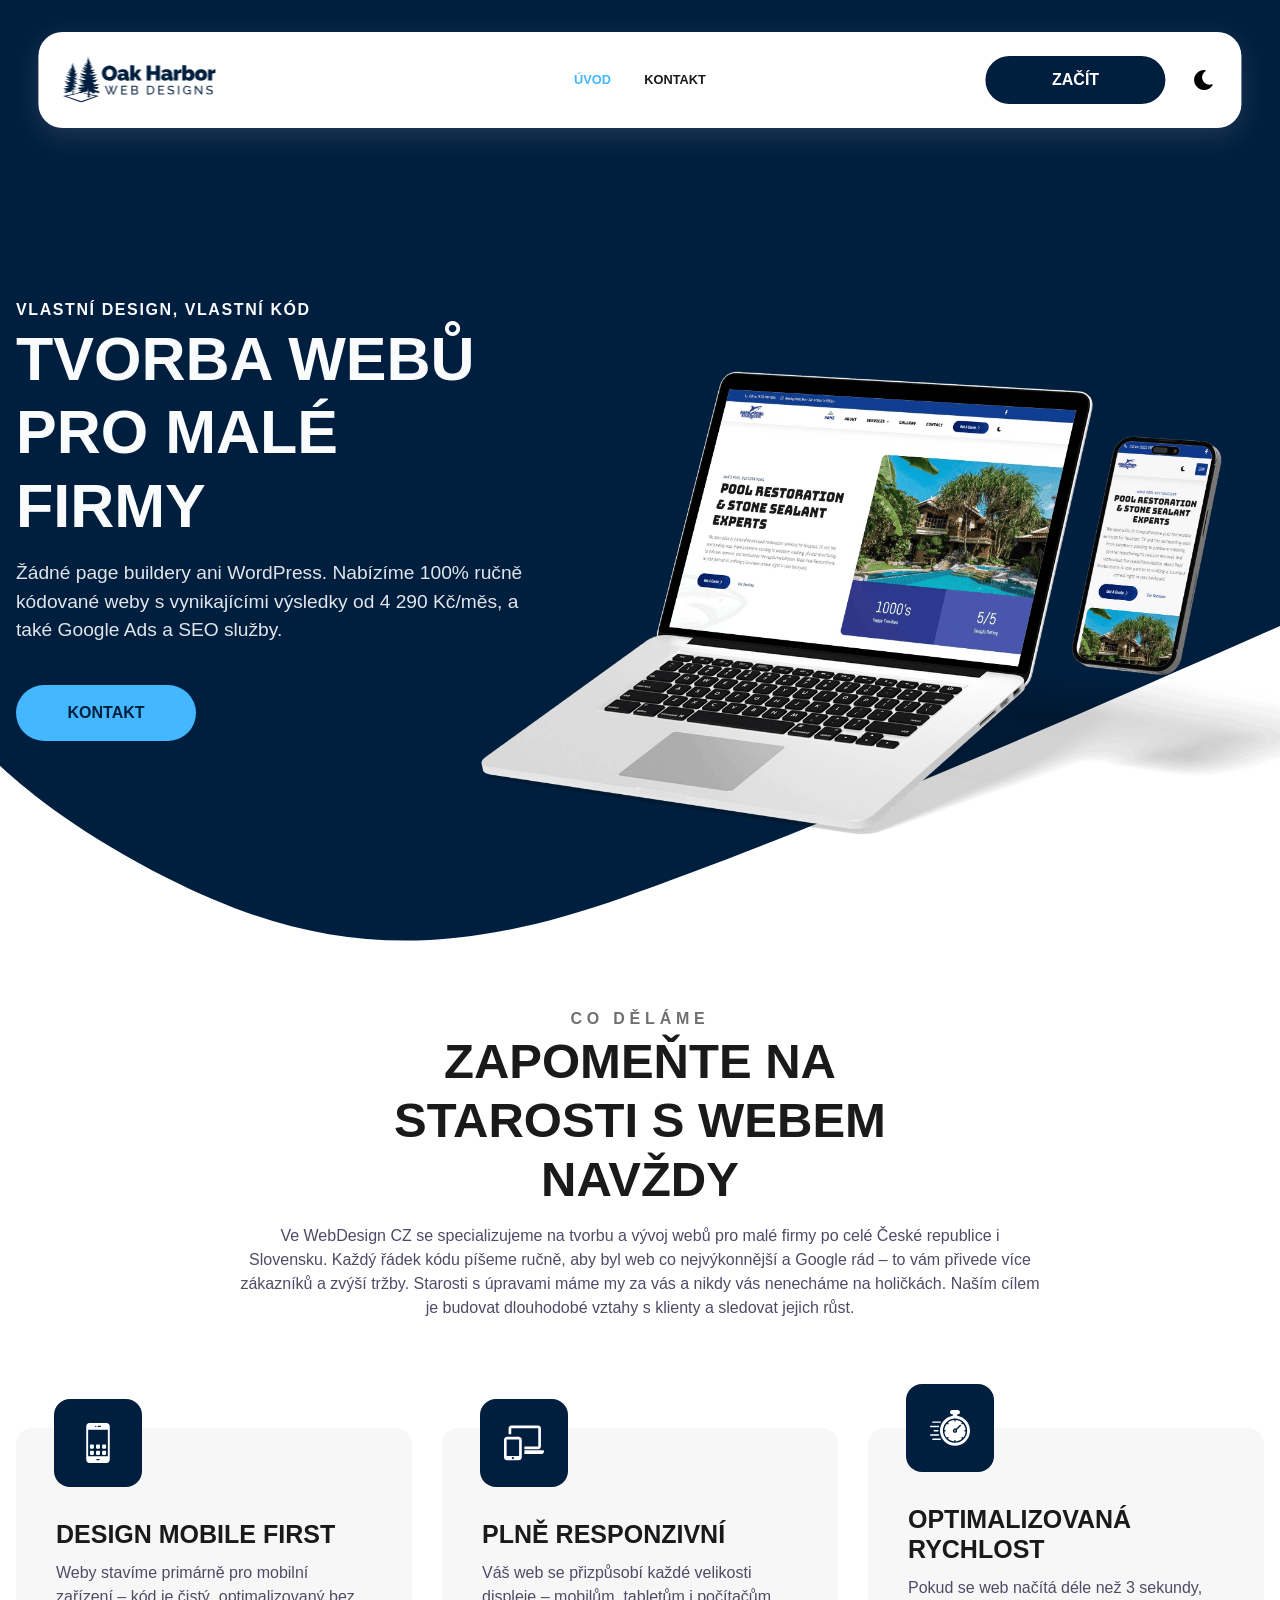
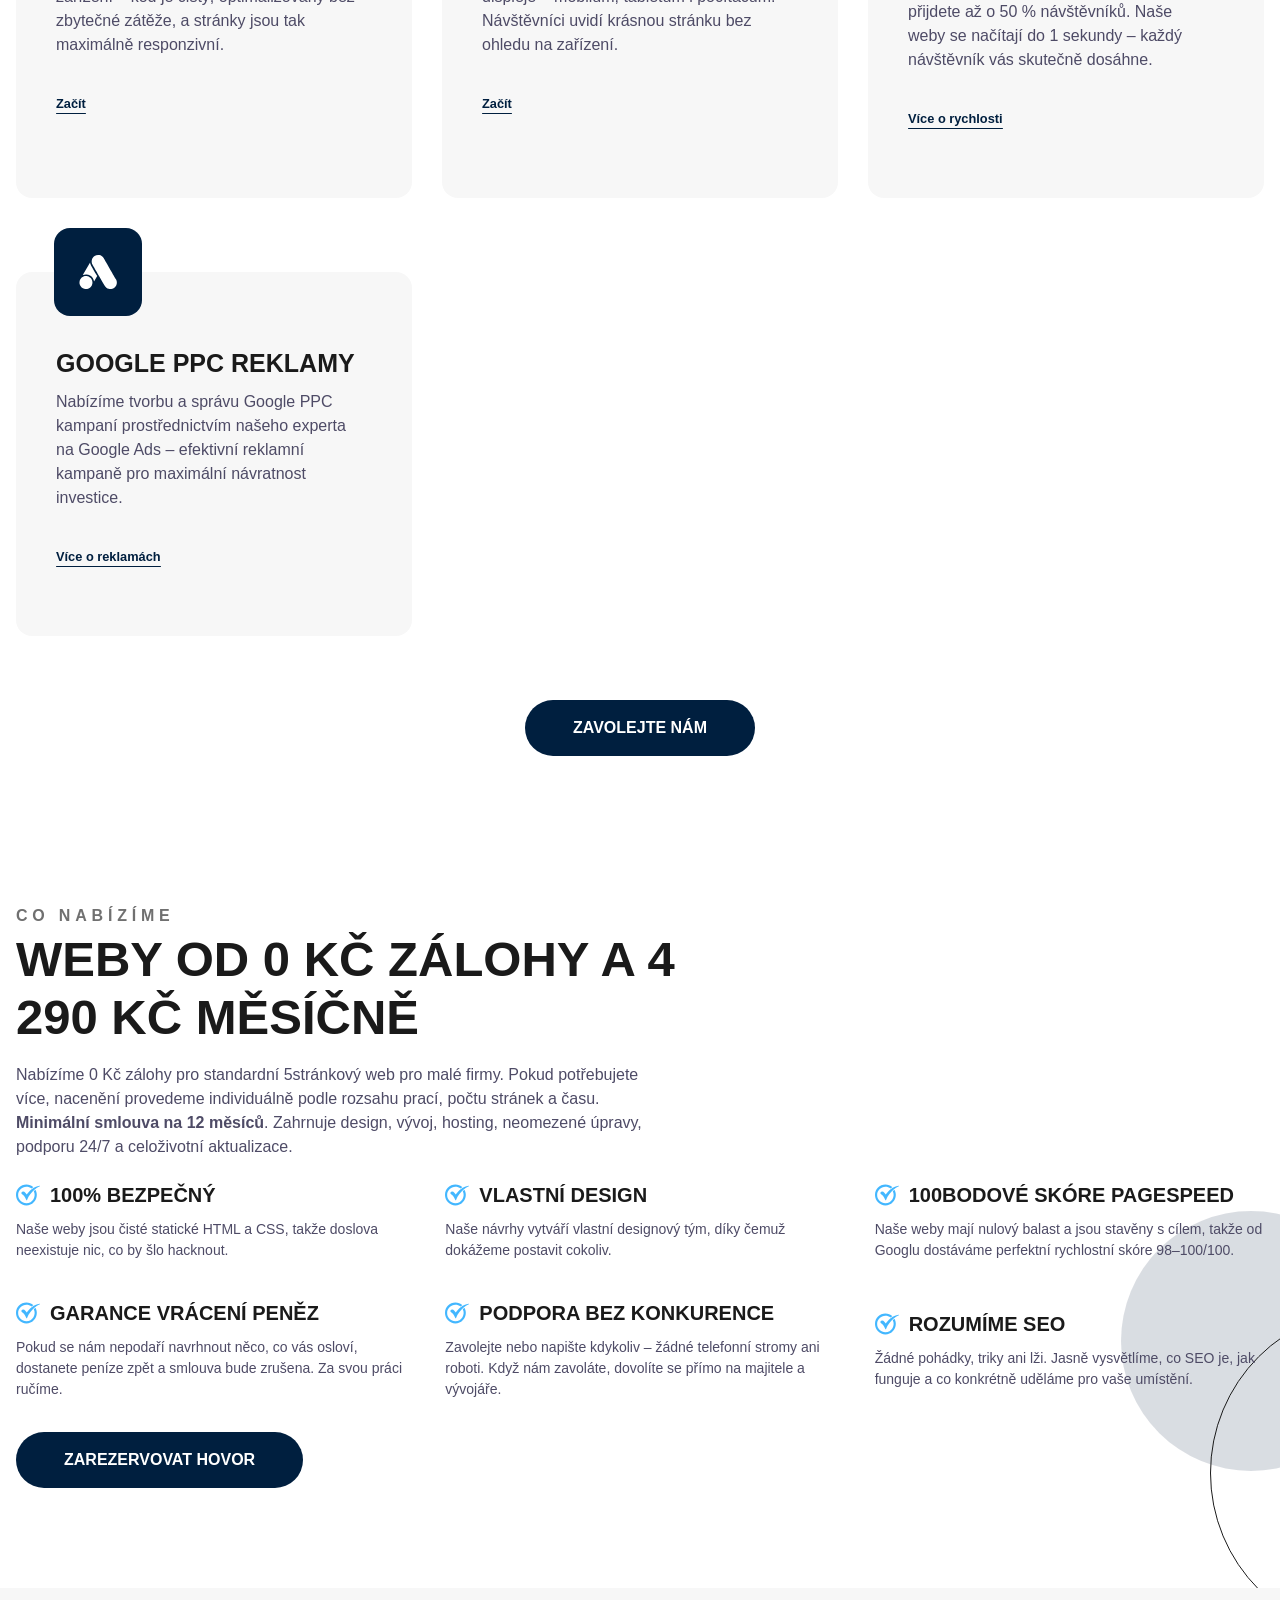
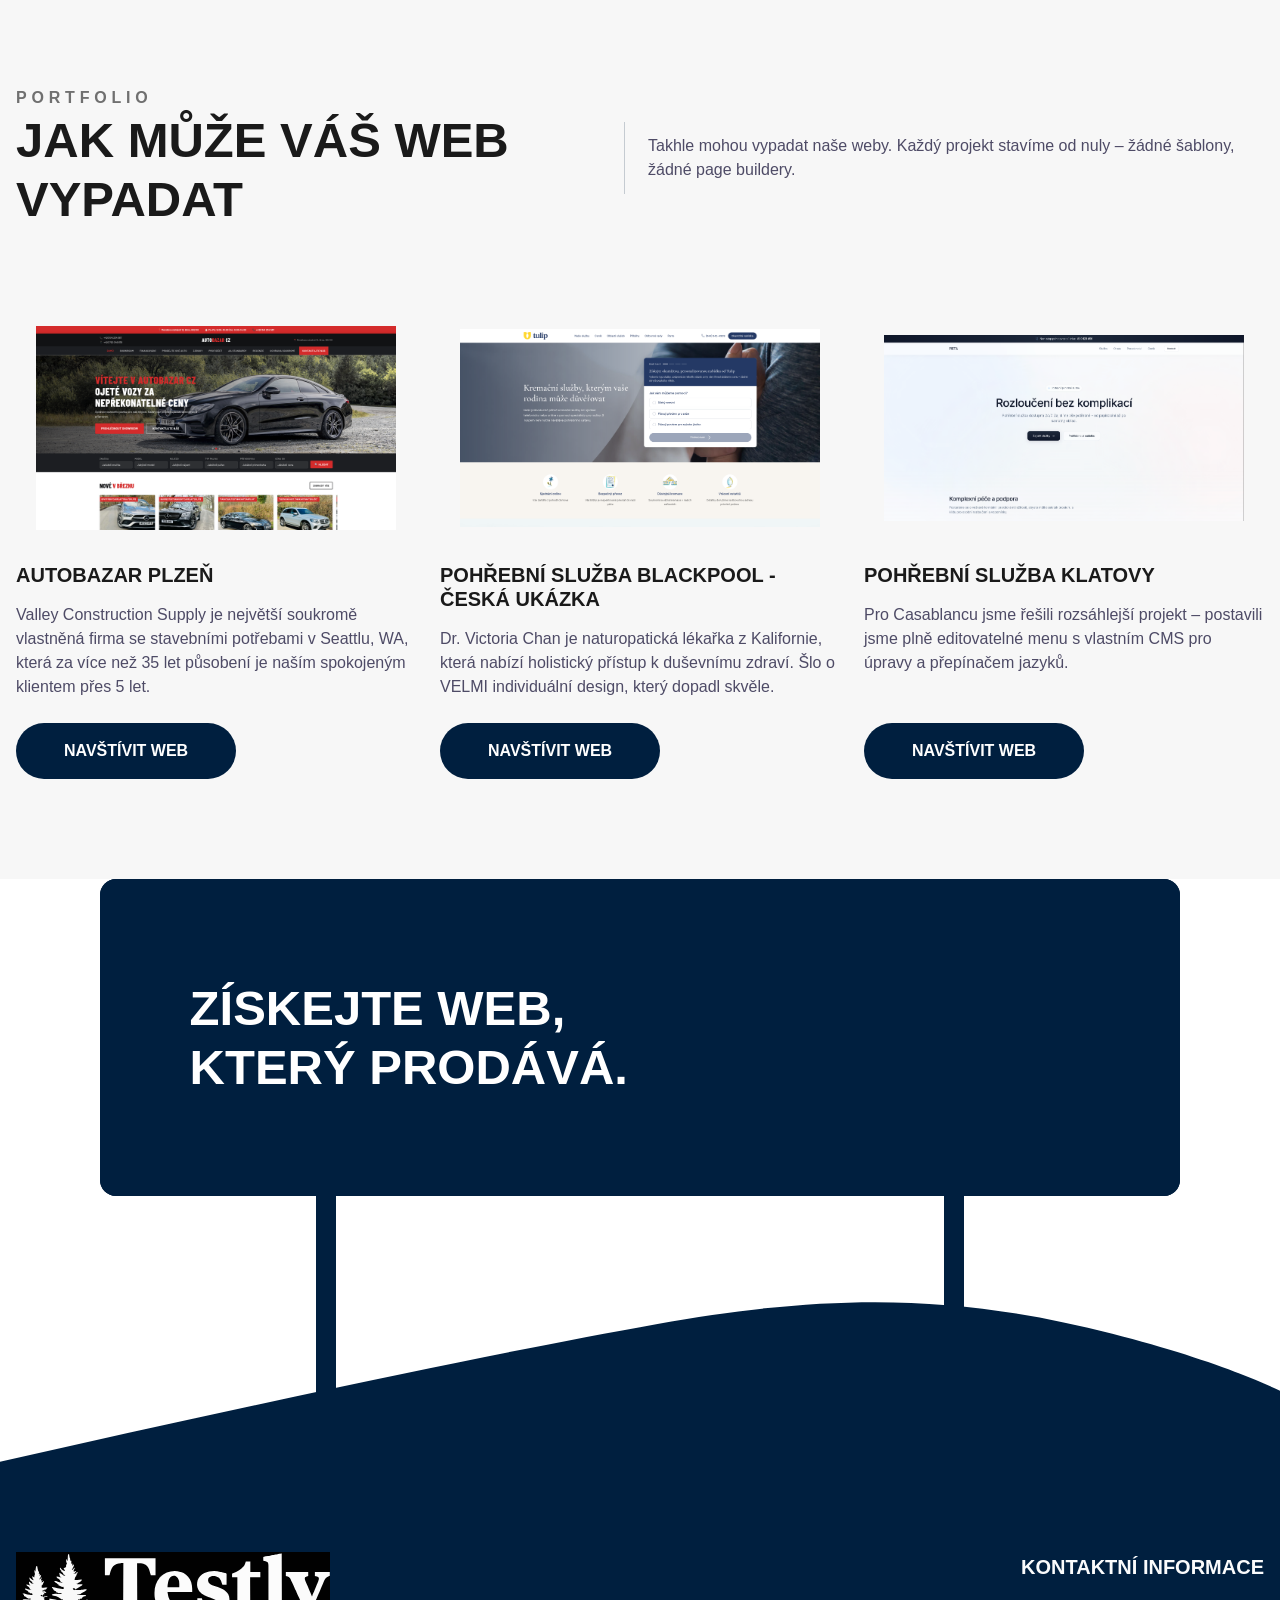
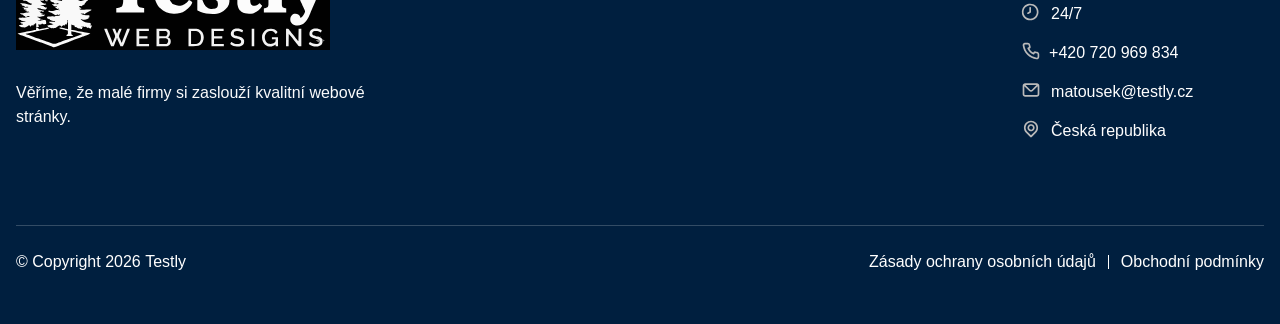
==== commit 5db80447: "blabla" ====
--- a/portfolio/index.html
+++ b/portfolio/index.html
@@ -47,6 +47,12 @@
         grid-column: span 1 !important;
       }
     }
+
+    /* Disable pointer cursor and click on service cards */
+    #services-966 > div > ul .cs-link {
+      pointer-events: none;
+      cursor: default;
+    }
   </style>
   <script type="application/ld+json">{
     "@context": "http://schema.org",
@@ -156,7 +162,7 @@
       </div>
       <ul class="cs-card-group">
         <li class="cs-item">
-          <a class="cs-link" href="#">
+          <a class="cs-link">
             <picture class="cs-icon-wrapper">
               <img alt="ikona" decoding="async" height="40" src="./Small Business Web Designer _ Oak Harbor Web Designs _ $0 Down $175 Per Month_files/i1.svg" width="40" class="cs-icon" loading="lazy">
             </picture>
@@ -175,7 +181,7 @@
           </a>
         </li>
         <li class="cs-item">
-          <a class="cs-link" href="#">
+          <a class="cs-link">
             <picture class="cs-icon-wrapper">
               <img alt="ikona" decoding="async" height="40" src="./Small Business Web Designer _ Oak Harbor Web Designs _ $0 Down $175 Per Month_files/i2.svg" width="40" class="cs-icon" loading="lazy">
             </picture>
@@ -194,7 +200,7 @@
           </a>
         </li>
         <li class="cs-item">
-          <a class="cs-link" href="#">
+          <a class="cs-link">
             <picture class="cs-icon-wrapper">
               <img alt="ikona" decoding="async" height="40" src="./Small Business Web Designer _ Oak Harbor Web Designs _ $0 Down $175 Per Month_files/i3.svg" width="40" class="cs-icon" loading="lazy">
             </picture>
@@ -213,26 +219,7 @@
           </a>
         </li>
         <li class="cs-item">
-          <a class="cs-link" href="#">
-            <picture class="cs-icon-wrapper">
-              <img alt="ikona" decoding="async" height="40" src="./Small Business Web Designer _ Oak Harbor Web Designs _ $0 Down $175 Per Month_files/i4.svg" width="40" class="cs-icon" loading="lazy">
-            </picture>
-            <h3 class="cs-h3">SEO služby</h3>
-            <p class="cs-item-text">Máme vlastního SEO specialistu, který rozumí lokálnímu SEO a umí vás dostat na přední příčky ve vašem regionu – s případovými studiemi a měsíčními reporty.</p>
-            <span class="cs-fake-link">Více o SEO</span>
-            <div class="cs-background" aria-hidden="true">
-              <div class="universe universe1">
-                <span class="shooting-star"></span>
-                <span class="shooting-star shooting-star2"></span>
-                <img alt="ikona" decoding="async" height="20" src="./Small Business Web Designer _ Oak Harbor Web Designs _ $0 Down $175 Per Month_files/satellite.svg" width="20" aria-hidden="true" class="satellite" loading="lazy">
-                <span class="star star1"></span><span class="star star2"></span><span class="star star3"></span><span class="star star4"></span><span class="star star5"></span><span class="star star6"></span><span class="star star7"></span><span class="star star8"></span><span class="star star9"></span><span class="star star10"></span><span class="star star11"></span><span class="star star12"></span><span class="star star13"></span>
-              </div>
-              <img alt="grafika stromů" decoding="async" height="1200" src="./Small Business Web Designer _ Oak Harbor Web Designs _ $0 Down $175 Per Month_files/trees-m.webp" width="1920" aria-hidden="true" class="cs-graphic" loading="lazy">
-            </div>
-          </a>
-        </li>
-        <li class="cs-item">
-          <a class="cs-link" href="https://ads.google.com/intl/cs_cz/start/overview-ha/?subid=cz-cs-ha-aw-bk-c-bau!o3~CjwKCAjwspPOBhB9EiwATFbi5O9p_pi_tSjLSWrz1aA0Buwq6qA2xYbIZ4iX1MxZfJCILfYXDT4BzhoCUCwQAvD_BwE~147425892701~kwd-17760923~20305114751~663525535393&utm_source=aw&utm_medium=ha&utm_campaign=cz-cs-ha-aw-bk-c-bau!o3~CjwKCAjwspPOBhB9EiwATFbi5O9p_pi_tSjLSWrz1aA0Buwq6qA2xYbIZ4iX1MxZfJCILfYXDT4BzhoCUCwQAvD_BwE~147425892701~kwd-17760923~20305114751~663525535393&gclsrc=aw.ds&gad_source=1&gad_campaignid=20305114751&gclid=CjwKCAjwspPOBhB9EiwATFbi5O9p_pi_tSjLSWrz1aA0Buwq6qA2xYbIZ4iX1MxZfJCILfYXDT4BzhoCUCwQAvD_BwE" target="_blank">
+          <a class="cs-link">
             <picture class="cs-icon-wrapper">
               <img alt="ikona" decoding="async" height="40" src="./Small Business Web Designer _ Oak Harbor Web Designs _ $0 Down $175 Per Month_files/i5.svg" width="40" class="cs-icon" loading="lazy">
             </picture>
@@ -250,25 +237,6 @@
             </div>
           </a>
         </li>
-        <li class="cs-item">
-          <a class="cs-link" href="#">
-            <picture class="cs-icon-wrapper">
-              <img alt="ikona" decoding="async" height="40" src="./Small Business Web Designer _ Oak Harbor Web Designs _ $0 Down $175 Per Month_files/i6.svg" width="40" class="cs-icon" loading="lazy">
-            </picture>
-            <h3 class="cs-h3">Český tým</h3>
-            <p class="cs-item-text">Nespolupracujeme s levnými zahraničními vývojáři. Jsme český tým pracující 100% vzdáleně z domova, s kolegy v Praze, Brně, Ostravě a dalších městech.</p>
-            <span class="cs-fake-link">Více o nás</span>
-            <div class="cs-background" aria-hidden="true">
-              <div class="universe universe1">
-                <span class="shooting-star"></span>
-                <span class="shooting-star shooting-star2"></span>
-                <img alt="ikona" decoding="async" height="20" src="./Small Business Web Designer _ Oak Harbor Web Designs _ $0 Down $175 Per Month_files/satellite.svg" width="20" aria-hidden="true" class="satellite" loading="lazy">
-                <span class="star star1"></span><span class="star star2"></span><span class="star star3"></span><span class="star star4"></span><span class="star star5"></span><span class="star star6"></span><span class="star star7"></span><span class="star star8"></span><span class="star star9"></span><span class="star star10"></span><span class="star star11"></span><span class="star star12"></span><span class="star star13"></span>
-              </div>
-              <img alt="grafika stromů" decoding="async" height="1200" src="./Small Business Web Designer _ Oak Harbor Web Designs _ $0 Down $175 Per Month_files/trees-m.webp" width="1920" aria-hidden="true" class="cs-graphic" loading="lazy">
-            </div>
-          </a>
-        </li>
       </ul>
       <a class="cs-button-solid" href="#">Zavolejte nám</a>
     </div>
@@ -337,17 +305,17 @@
       <div class="cs-content">
         <div class="cs-flex">
           <span class="cs-topper">Portfolio</span>
-          <h2 class="cs-title">Ukázky naší práce za léta praxe</h2>
+          <h2 class="cs-title">Jak může Váš web vypadat</h2>
         </div>
-        <p class="cs-text">Spolupracovali jsme s klienty po celé České republice a Slovensku – řemeslníci, restaurace, poradenské agentury, startupy, lékaři, účetní a mnoho dalšího. Ať podnikáte v čemkoliv, postavíme vám web, který je efektivní, krásný, výkonný a šitý na míru vašemu oboru.</p>
+        <p class="cs-text">Takhle mohou vypadat naše weby. Každý projekt stavíme od nuly – žádné šablony, žádné page buildery.</p>
       </div>
       <ul class="cs-card-group">
         <li class="cs-item">
           <a class="cs-link" href="/home/domino/money/funeral/car/index-cs.html" target="_blank">
             <picture class="cs-picture">
-              <img alt="náhled webu na obrazovce počítače" decoding="async" height="270" src="./Small Business Web Designer _ Oak Harbor Web Designs _ $0 Down $175 Per Month_files/port1-be3f4cc7290de003f5eed93ea16c9364.jpeg" width="413" aria-hidden="true" loading="lazy">
-            </picture>
-            <h3 class="cs-h3">Valley Construction Supply</h3>
+              <img alt="náhled webu na obrazovce počítače" decoding="async" height="270" src="../dealership" width="413" aria-hidden="true" loading="lazy">
+            </picture>
+            <h3 class="cs-h3">Autobazar Plzeň</h3>
             <p class="cs-item-text">Valley Construction Supply je největší soukromě vlastněná firma se stavebními potřebami v Seattlu, WA, která za více než 35 let působení je naším spokojeným klientem přes 5 let.</p>
             <span class="cs-button-solid">Navštívit web</span>
           </a>
@@ -355,9 +323,9 @@
         <li class="cs-item">
           <a class="cs-link" href="/home/domino/money/funeral/tulip/index-cs.html" target="_blank">
             <picture class="cs-picture">
-              <img alt="náhled webu na obrazovce počítače" decoding="async" height="270" src="./Small Business Web Designer _ Oak Harbor Web Designs _ $0 Down $175 Per Month_files/port2-8a0e680787c6a40e5e281e27f2e8a8a7.jpeg" width="413" aria-hidden="true" loading="lazy">
-            </picture>
-            <h3 class="cs-h3">Dr. Victoria Chan</h3>
+              <img alt="náhled webu na obrazovce počítače" decoding="async" height="270" src="../funeraal" width="413" aria-hidden="true" loading="lazy">
+            </picture>
+            <h3 class="cs-h3">Pohřební služba Blackpool - Česká ukázka</h3>
             <p class="cs-item-text">Dr. Victoria Chan je naturopatická lékařka z Kalifornie, která nabízí holistický přístup k duševnímu zdraví. Šlo o VELMI individuální design, který dopadl skvěle.</p>
             <span class="cs-button-solid">Navštívit web</span>
           </a>
@@ -365,9 +333,9 @@
         <li class="cs-item">
           <a class="cs-link" href="/home/domino/money/funeral/minimalist/generated-page%20(1).html" target="_blank">
             <picture class="cs-picture">
-              <img alt="náhled webu na obrazovce počítače" decoding="async" height="270" src="./Small Business Web Designer _ Oak Harbor Web Designs _ $0 Down $175 Per Month_files/port3-c19771ca73a0fc4dd8dd555de97a7541.jpeg" width="413" aria-hidden="true" loading="lazy">
-            </picture>
-            <h3 class="cs-h3">Casablanca Bakery</h3>
+              <img alt="náhled webu na obrazovce počítače" decoding="async" height="270" src="../minFuneral" width="413" aria-hidden="true" loading="lazy">
+            </picture>
+            <h3 class="cs-h3">Pohřební služba klatovy</h3>
             <p class="cs-item-text">Pro Casablancu jsme řešili rozsáhlejší projekt – postavili jsme plně editovatelné menu s vlastním CMS pro úpravy a přepínačem jazyků.</p>
             <span class="cs-button-solid">Navštívit web</span>
           </a>
@@ -415,8 +383,7 @@
     <div class="cs-wrapper">
       <div class="cs-container">
         <div class="cs-content">
-          <h2 class="cs-title">Připraveni získat web, o jakém jste vždy snili?</h2>
-          <a class="cs-button-solid cs-secondary" href="#">Začít dnes</a>
+          <h2 class="cs-title">Získejte web, který prodává.</h2>
         </div>
       </div>
       <div class="cs-lights-wrapper" aria-hidden="true">
@@ -450,17 +417,7 @@
         <div class="neon" aria-hidden="true" aria-label="after dark"><span>A</span> <span>f</span> <span>t</span> <span>e</span> <span>r</span> <span>D</span> <span>a</span> <span>r</span> <span>k</span></div>
       </a>
       <p class="cs-text">Věříme, že malé firmy si zaslouží kvalitní webové stránky.</p>
-      <a class="cs-button-solid cs-white" href="#">Začít dnes</a>
-    </div>
-    <div class="cs-ul-wrapper">
-      <span class="cs-header">Rychlé odkazy</span>
-      <ul class="cs-ul cs-ul-1">
-        <li class="cs-li"><a class="cs-link" href="#">Úvod</a></li>
-        <li class="cs-li"><a class="cs-link" href="#">O nás</a></li>
-        <li class="cs-li"><a class="cs-link" href="#">Tvorba webů</a></li>
-        <li class="cs-li"><a class="cs-link" href="#">SEO</a></li>
-        <li class="cs-li"><a class="cs-link" href="#">Google PPC reklamy</a></li>
-      </ul>
+
     </div>
     <div class="cs-ul-wrapper">
       <span class="cs-header">Kontaktní informace</span>
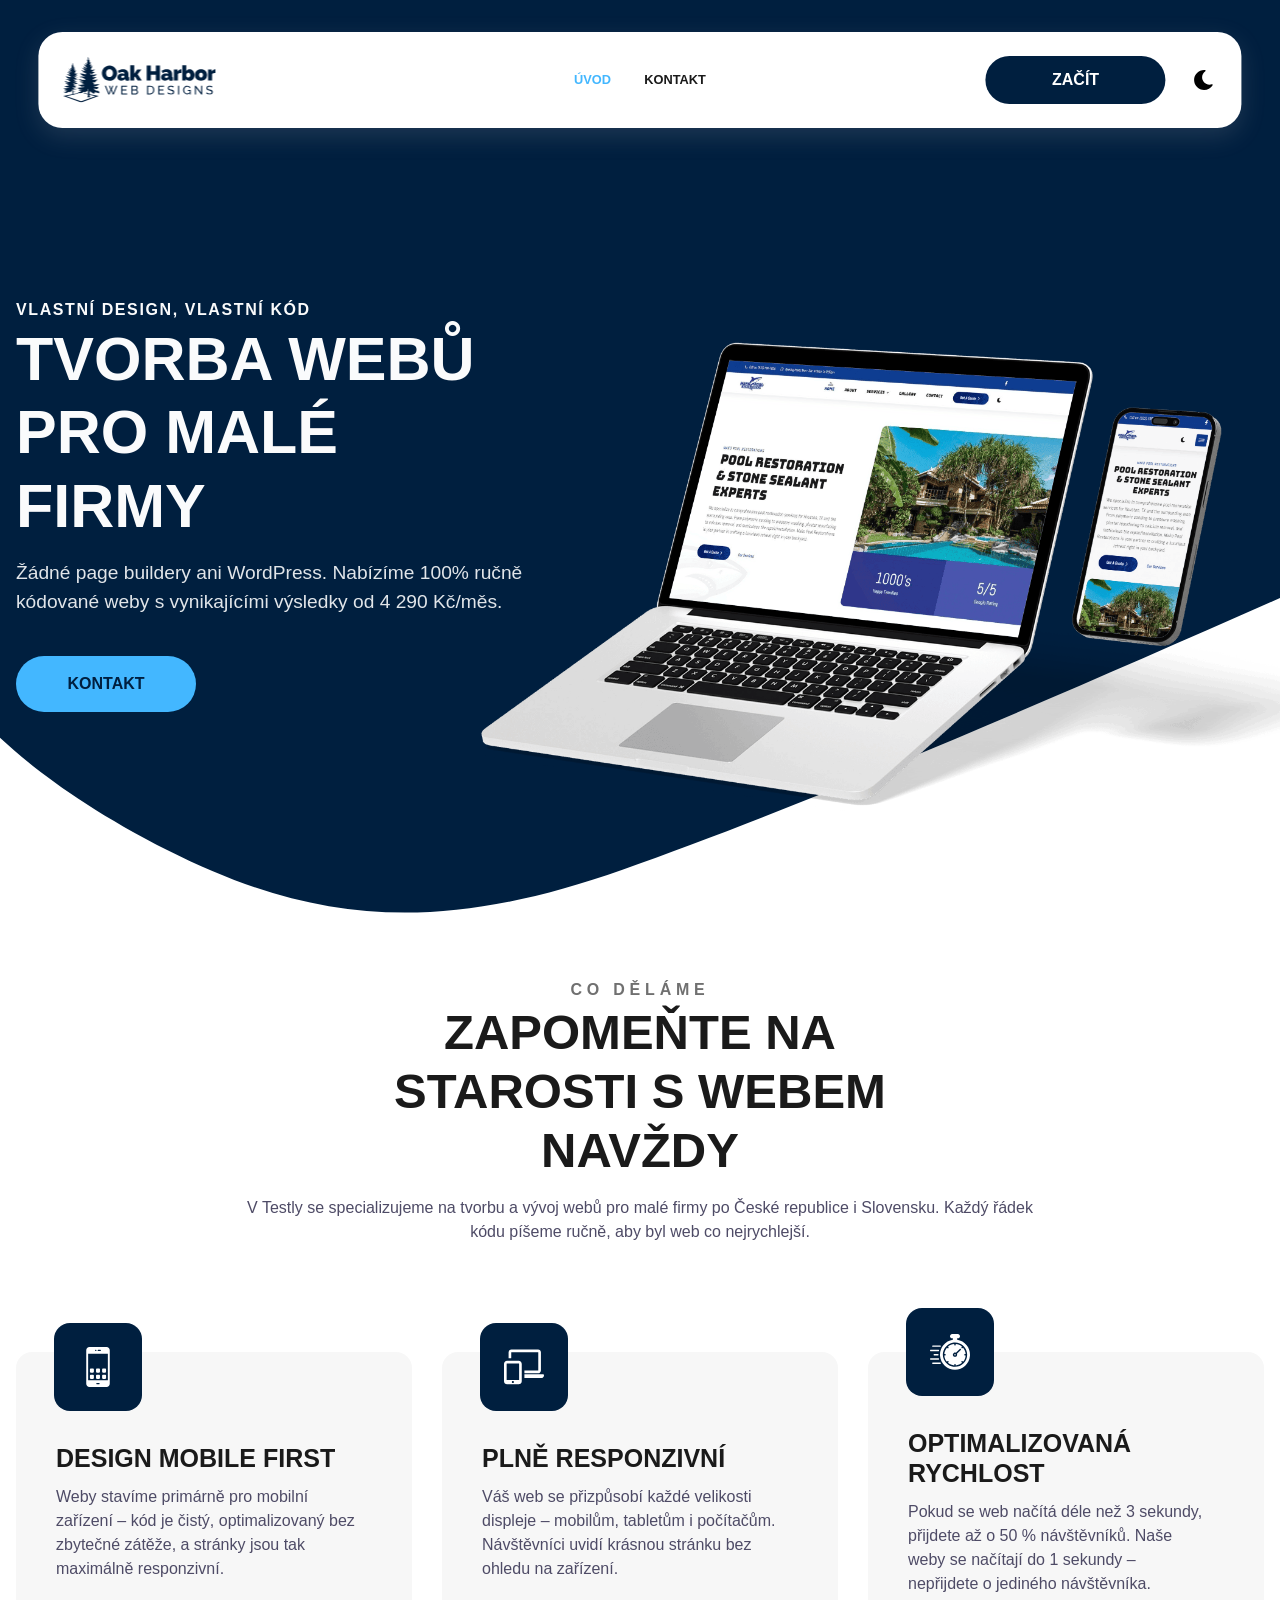
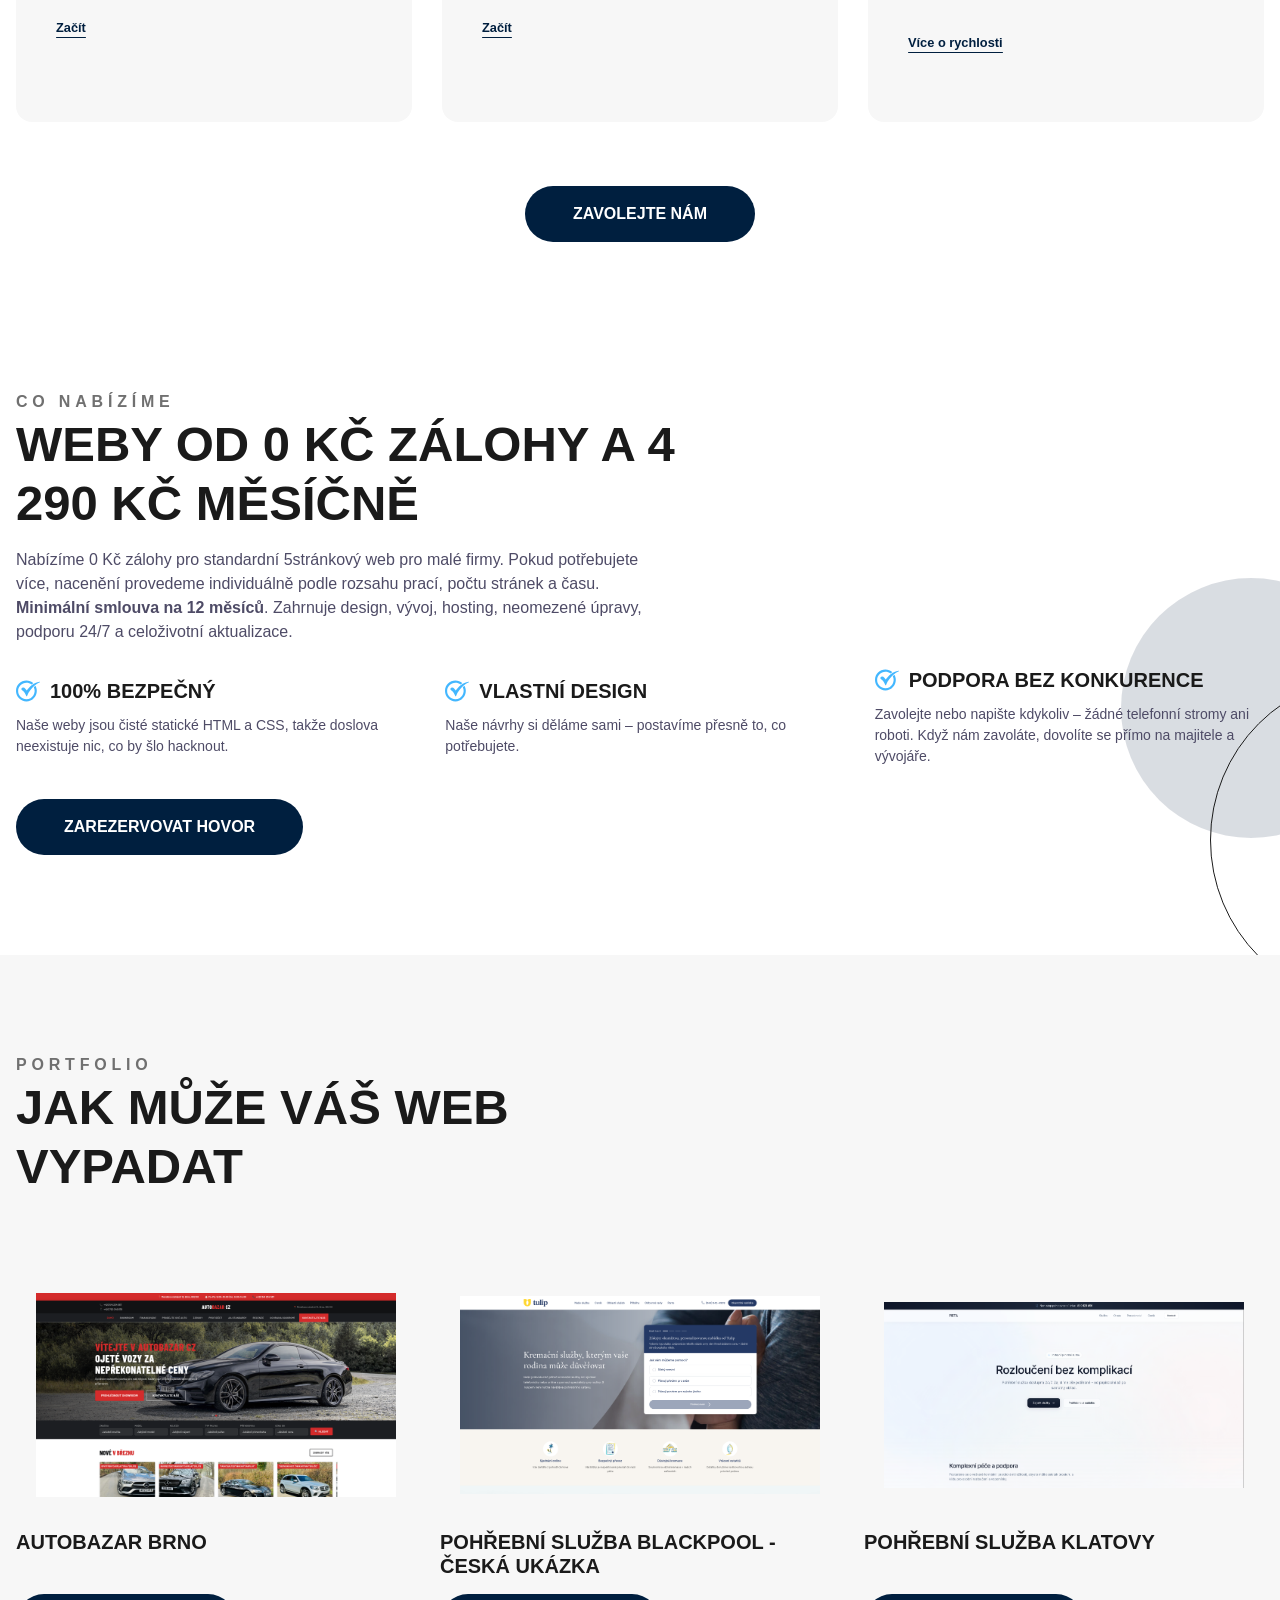
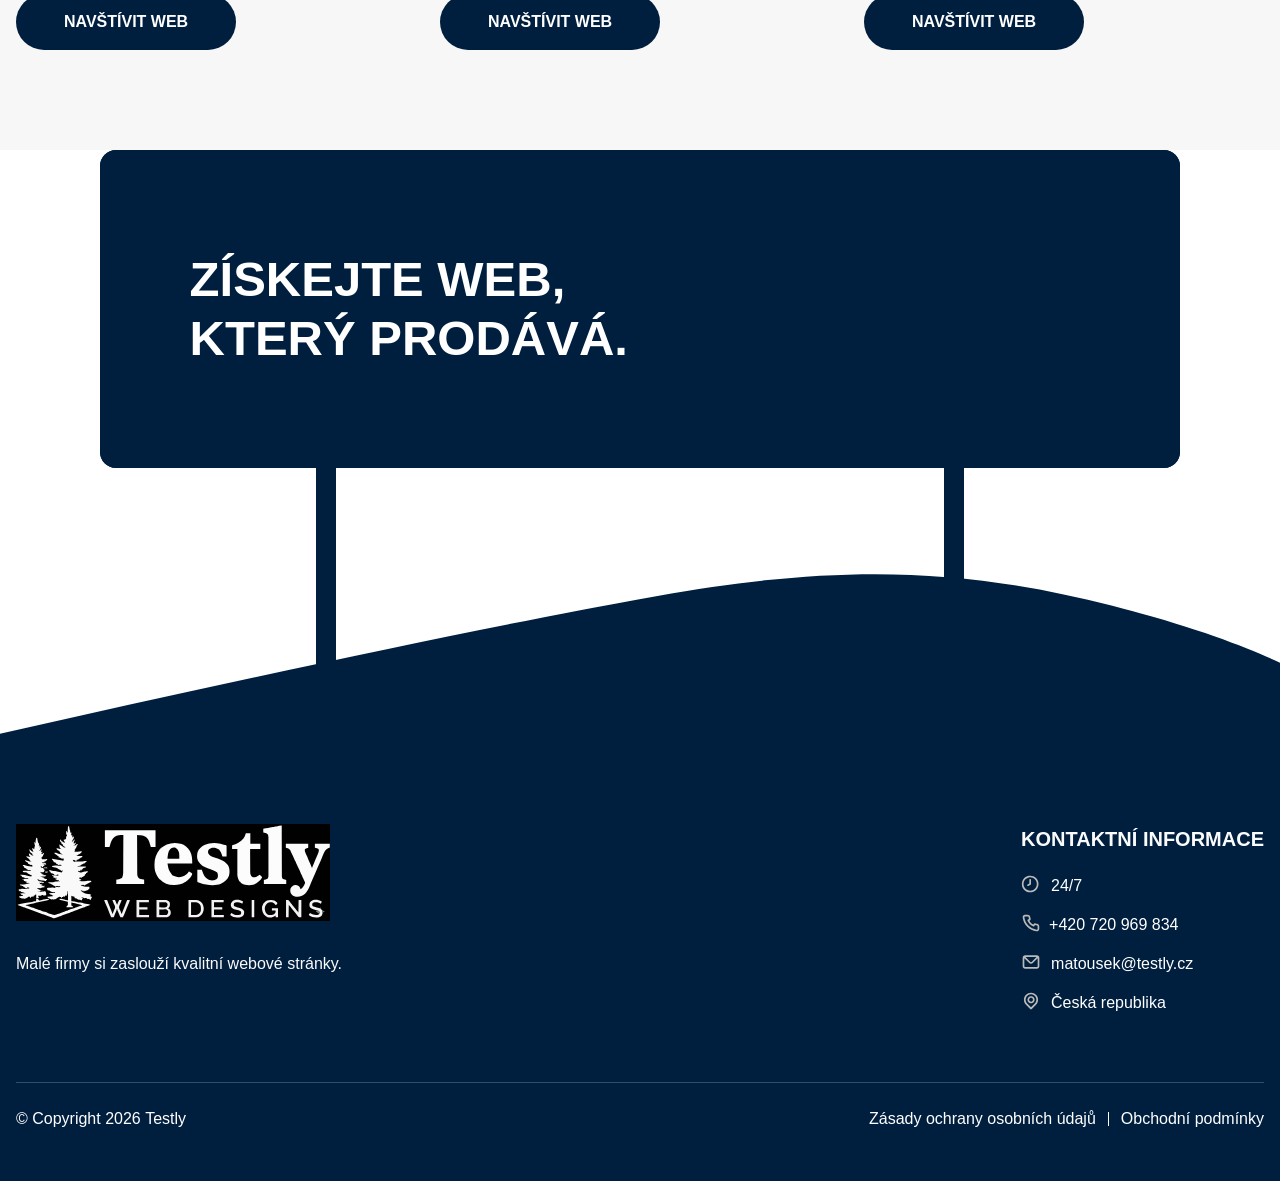
==== commit 13284f4a: "nojo" ====
--- a/portfolio/index.html
+++ b/portfolio/index.html
@@ -109,7 +109,7 @@
       <div class="cs-content">
         <span class="cs-topper">Vlastní design, vlastní kód</span>
         <h1 class="cs-title">Tvorba webů pro malé firmy</h1>
-        <p class="cs-text">Žádné page buildery ani WordPress. Nabízíme 100% ručně kódované weby s vynikajícími výsledky od 4 290 Kč/měs, a také Google Ads a SEO služby.</p>
+        <p class="cs-text">Žádné page buildery ani WordPress. Nabízíme 100% ručně kódované weby s vynikajícími výsledky od 4 290 Kč/měs.</p>
         <div class="cs-button-box">
           <a class="cs-button-solid cs-secondary" href="kontakt.html">Kontakt</a>
         </div>
@@ -158,7 +158,7 @@
       <div class="cs-content">
         <span class="cs-topper">Co děláme</span>
         <h2 class="cs-title">Zapomeňte na starosti s webem navždy</h2>
-        <p class="cs-text">Ve WebDesign CZ se specializujeme na tvorbu a vývoj webů pro malé firmy po celé České republice i Slovensku. Každý řádek kódu píšeme ručně, aby byl web co nejvýkonnější a Google rád – to vám přivede více zákazníků a zvýší tržby. Starosti s úpravami máme my za vás a nikdy vás nenecháme na holičkách. Naším cílem je budovat dlouhodobé vztahy s klienty a sledovat jejich růst.</p>
+        <p class="cs-text">V Testly se specializujeme na tvorbu a vývoj webů pro malé firmy po České republice i Slovensku. Každý řádek kódu píšeme ručně, aby byl web co nejrychlejší.</p>
       </div>
       <ul class="cs-card-group">
         <li class="cs-item">
@@ -205,27 +205,8 @@
               <img alt="ikona" decoding="async" height="40" src="./Small Business Web Designer _ Oak Harbor Web Designs _ $0 Down $175 Per Month_files/i3.svg" width="40" class="cs-icon" loading="lazy">
             </picture>
             <h3 class="cs-h3">Optimalizovaná rychlost</h3>
-            <p class="cs-item-text">Pokud se web načítá déle než 3 sekundy, přijdete až o 50 % návštěvníků. Naše weby se načítají do 1 sekundy – každý návštěvník vás skutečně dosáhne.</p>
+            <p class="cs-item-text">Pokud se web načítá déle než 3 sekundy, přijdete až o 50 % návštěvníků. Naše weby se načítají do 1 sekundy – nepřijdete o jediného návštěvníka.</p>
             <span class="cs-fake-link">Více o rychlosti</span>
-            <div class="cs-background" aria-hidden="true">
-              <div class="universe universe1">
-                <span class="shooting-star"></span>
-                <span class="shooting-star shooting-star2"></span>
-                <img alt="ikona" decoding="async" height="20" src="./Small Business Web Designer _ Oak Harbor Web Designs _ $0 Down $175 Per Month_files/satellite.svg" width="20" aria-hidden="true" class="satellite" loading="lazy">
-                <span class="star star1"></span><span class="star star2"></span><span class="star star3"></span><span class="star star4"></span><span class="star star5"></span><span class="star star6"></span><span class="star star7"></span><span class="star star8"></span><span class="star star9"></span><span class="star star10"></span><span class="star star11"></span><span class="star star12"></span><span class="star star13"></span>
-              </div>
-              <img alt="grafika stromů" decoding="async" height="1200" src="./Small Business Web Designer _ Oak Harbor Web Designs _ $0 Down $175 Per Month_files/trees-m.webp" width="1920" aria-hidden="true" class="cs-graphic" loading="lazy">
-            </div>
-          </a>
-        </li>
-        <li class="cs-item">
-          <a class="cs-link">
-            <picture class="cs-icon-wrapper">
-              <img alt="ikona" decoding="async" height="40" src="./Small Business Web Designer _ Oak Harbor Web Designs _ $0 Down $175 Per Month_files/i5.svg" width="40" class="cs-icon" loading="lazy">
-            </picture>
-            <h3 class="cs-h3">Google PPC reklamy</h3>
-            <p class="cs-item-text">Nabízíme tvorbu a správu Google PPC kampaní prostřednictvím našeho experta na Google Ads – efektivní reklamní kampaně pro maximální návratnost investice.</p>
-            <span class="cs-fake-link">Více o reklamách</span>
             <div class="cs-background" aria-hidden="true">
               <div class="universe universe1">
                 <span class="shooting-star"></span>
@@ -262,21 +243,7 @@
               <img alt="zaškrtnutí" decoding="async" height="24" src="./Small Business Web Designer _ Oak Harbor Web Designs _ $0 Down $175 Per Month_files/check-blue.svg" width="24" aria-hidden="true" class="cs-check" loading="lazy">
               <h3 class="cs-h3">Vlastní design</h3>
             </div>
-            <p class="cs-item-text">Naše návrhy vytváří vlastní designový tým, díky čemuž dokážeme postavit cokoliv.</p>
-          </li>
-          <li class="cs-item">
-            <div class="wrapper">
-              <img alt="zaškrtnutí" decoding="async" height="24" src="./Small Business Web Designer _ Oak Harbor Web Designs _ $0 Down $175 Per Month_files/check-blue.svg" width="24" aria-hidden="true" class="cs-check" loading="lazy">
-              <h3 class="cs-h3">100bodové skóre PageSpeed</h3>
-            </div>
-            <p class="cs-item-text">Naše weby mají nulový balast a jsou stavěny s cílem, takže od Googlu dostáváme perfektní rychlostní skóre 98–100/100.</p>
-          </li>
-          <li class="cs-item">
-            <div class="wrapper">
-              <img alt="zaškrtnutí" decoding="async" height="24" src="./Small Business Web Designer _ Oak Harbor Web Designs _ $0 Down $175 Per Month_files/check-blue.svg" width="24" aria-hidden="true" class="cs-check" loading="lazy">
-              <h3 class="cs-h3">Garance vrácení peněz</h3>
-            </div>
-            <p class="cs-item-text">Pokud se nám nepodaří navrhnout něco, co vás osloví, dostanete peníze zpět a smlouva bude zrušena. Za svou práci ručíme.</p>
+            <p class="cs-item-text">Naše návrhy si děláme sami – postavíme přesně to, co potřebujete.</p>
           </li>
           <li class="cs-item">
             <div class="wrapper">
@@ -284,13 +251,6 @@
               <h3 class="cs-h3">Podpora bez konkurence</h3>
             </div>
             <p class="cs-item-text">Zavolejte nebo napište kdykoliv – žádné telefonní stromy ani roboti. Když nám zavoláte, dovolíte se přímo na majitele a vývojáře.</p>
-          </li>
-          <li class="cs-item">
-            <div class="wrapper">
-              <img alt="zaškrtnutí" decoding="async" height="24" src="./Small Business Web Designer _ Oak Harbor Web Designs _ $0 Down $175 Per Month_files/check-blue.svg" width="24" aria-hidden="true" class="cs-check" loading="lazy">
-              <h3 class="cs-h3">Rozumíme SEO</h3>
-            </div>
-            <p class="cs-item-text">Žádné pohádky, triky ani lži. Jasně vysvětlíme, co SEO je, jak funguje a co konkrétně uděláme pro vaše umístění.</p>
           </li>
         </ul>
         <a class="cs-button-solid" href="/home/domino/money/portfolio/kontakt.html">Zarezervovat hovor</a>
@@ -307,7 +267,6 @@
           <span class="cs-topper">Portfolio</span>
           <h2 class="cs-title">Jak může Váš web vypadat</h2>
         </div>
-        <p class="cs-text">Takhle mohou vypadat naše weby. Každý projekt stavíme od nuly – žádné šablony, žádné page buildery.</p>
       </div>
       <ul class="cs-card-group">
         <li class="cs-item">
@@ -315,8 +274,7 @@
             <picture class="cs-picture">
               <img alt="náhled webu na obrazovce počítače" decoding="async" height="270" src="../dealership" width="413" aria-hidden="true" loading="lazy">
             </picture>
-            <h3 class="cs-h3">Autobazar Plzeň</h3>
-            <p class="cs-item-text">Valley Construction Supply je největší soukromě vlastněná firma se stavebními potřebami v Seattlu, WA, která za více než 35 let působení je naším spokojeným klientem přes 5 let.</p>
+            <h3 class="cs-h3">Autobazar Brno</h3>
             <span class="cs-button-solid">Navštívit web</span>
           </a>
         </li>
@@ -326,7 +284,6 @@
               <img alt="náhled webu na obrazovce počítače" decoding="async" height="270" src="../funeraal" width="413" aria-hidden="true" loading="lazy">
             </picture>
             <h3 class="cs-h3">Pohřební služba Blackpool - Česká ukázka</h3>
-            <p class="cs-item-text">Dr. Victoria Chan je naturopatická lékařka z Kalifornie, která nabízí holistický přístup k duševnímu zdraví. Šlo o VELMI individuální design, který dopadl skvěle.</p>
             <span class="cs-button-solid">Navštívit web</span>
           </a>
         </li>
@@ -336,7 +293,6 @@
               <img alt="náhled webu na obrazovce počítače" decoding="async" height="270" src="../minFuneral" width="413" aria-hidden="true" loading="lazy">
             </picture>
             <h3 class="cs-h3">Pohřební služba klatovy</h3>
-            <p class="cs-item-text">Pro Casablancu jsme řešili rozsáhlejší projekt – postavili jsme plně editovatelné menu s vlastním CMS pro úpravy a přepínačem jazyků.</p>
             <span class="cs-button-solid">Navštívit web</span>
           </a>
         </li>
@@ -416,7 +372,7 @@
         <img alt="logo" decoding="async" height="32" src="./Small Business Web Designer _ Oak Harbor Web Designs _ $0 Down $175 Per Month_files/logo-white.svg" width="240" aria-hidden="true" class="cs-logo-img" loading="lazy">
         <div class="neon" aria-hidden="true" aria-label="after dark"><span>A</span> <span>f</span> <span>t</span> <span>e</span> <span>r</span> <span>D</span> <span>a</span> <span>r</span> <span>k</span></div>
       </a>
-      <p class="cs-text">Věříme, že malé firmy si zaslouží kvalitní webové stránky.</p>
+      <p class="cs-text">Malé firmy si zaslouží kvalitní webové stránky.</p>
 
     </div>
     <div class="cs-ul-wrapper">
